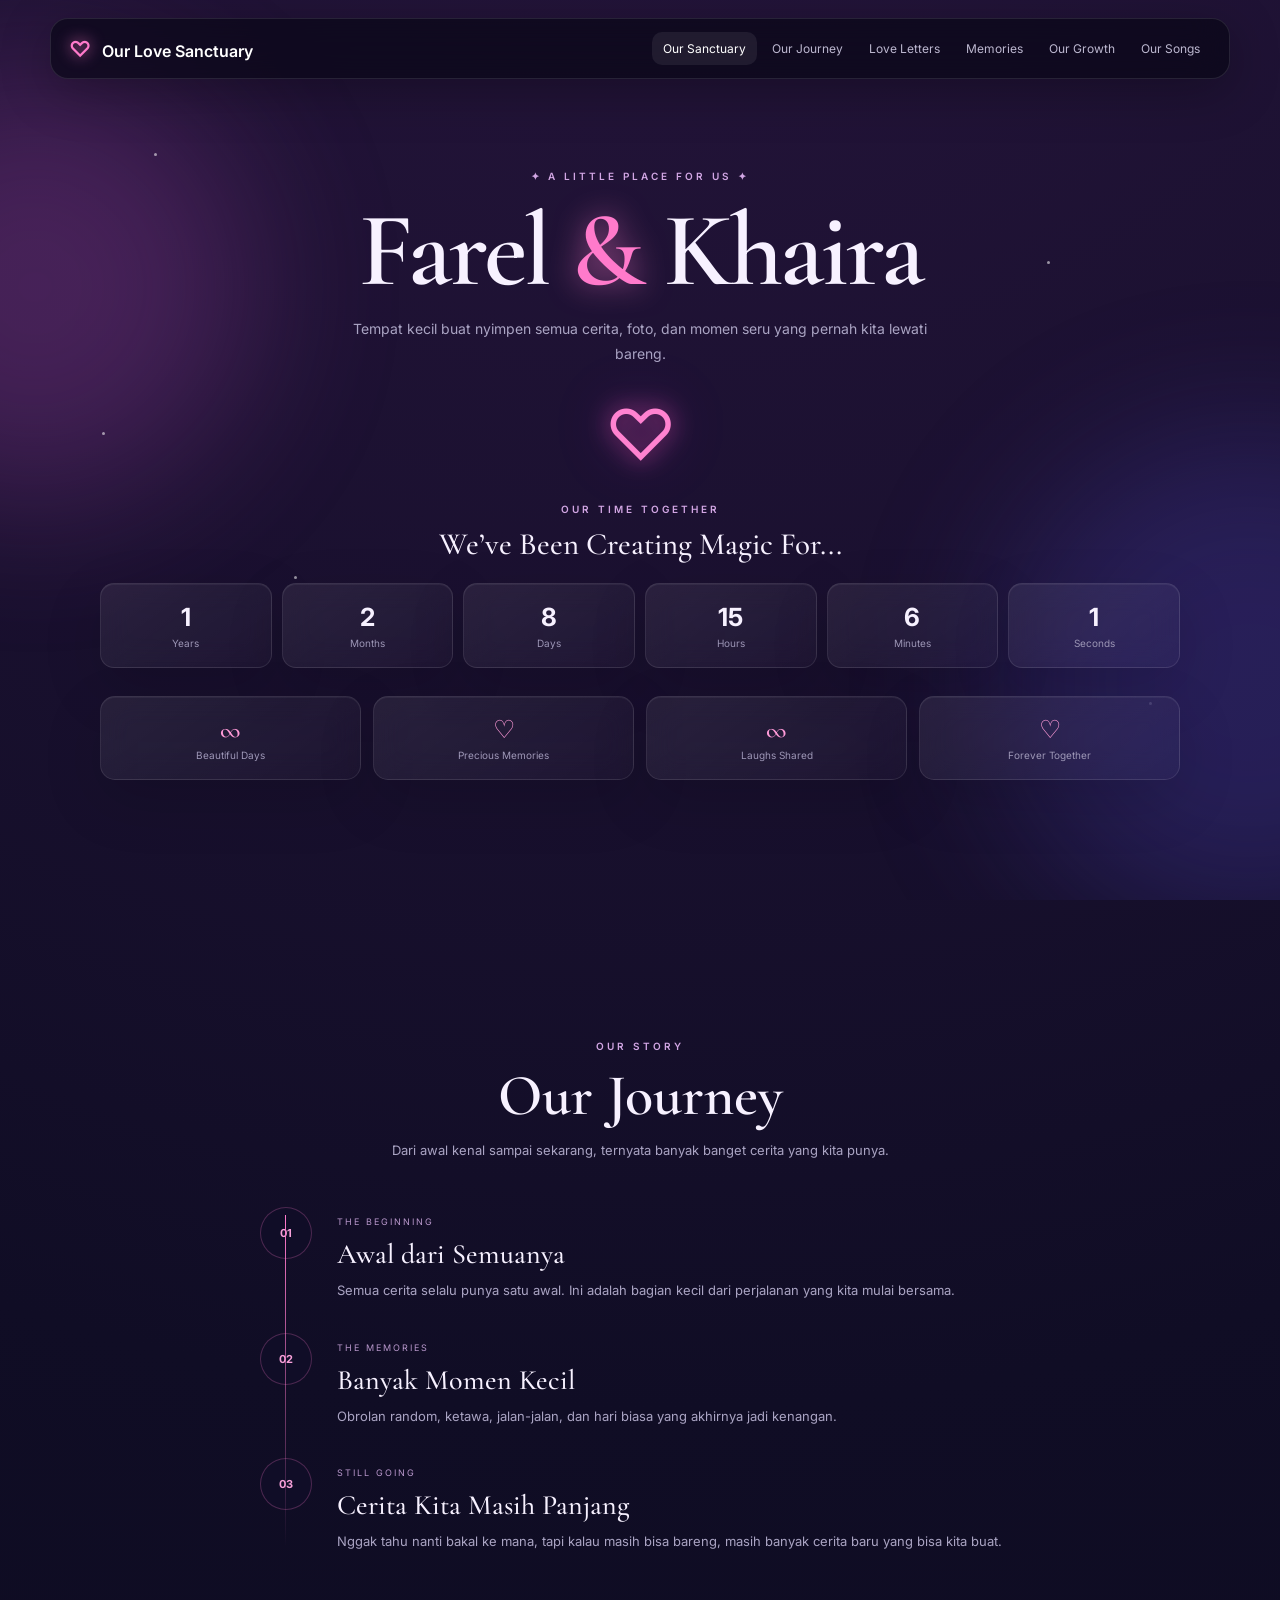
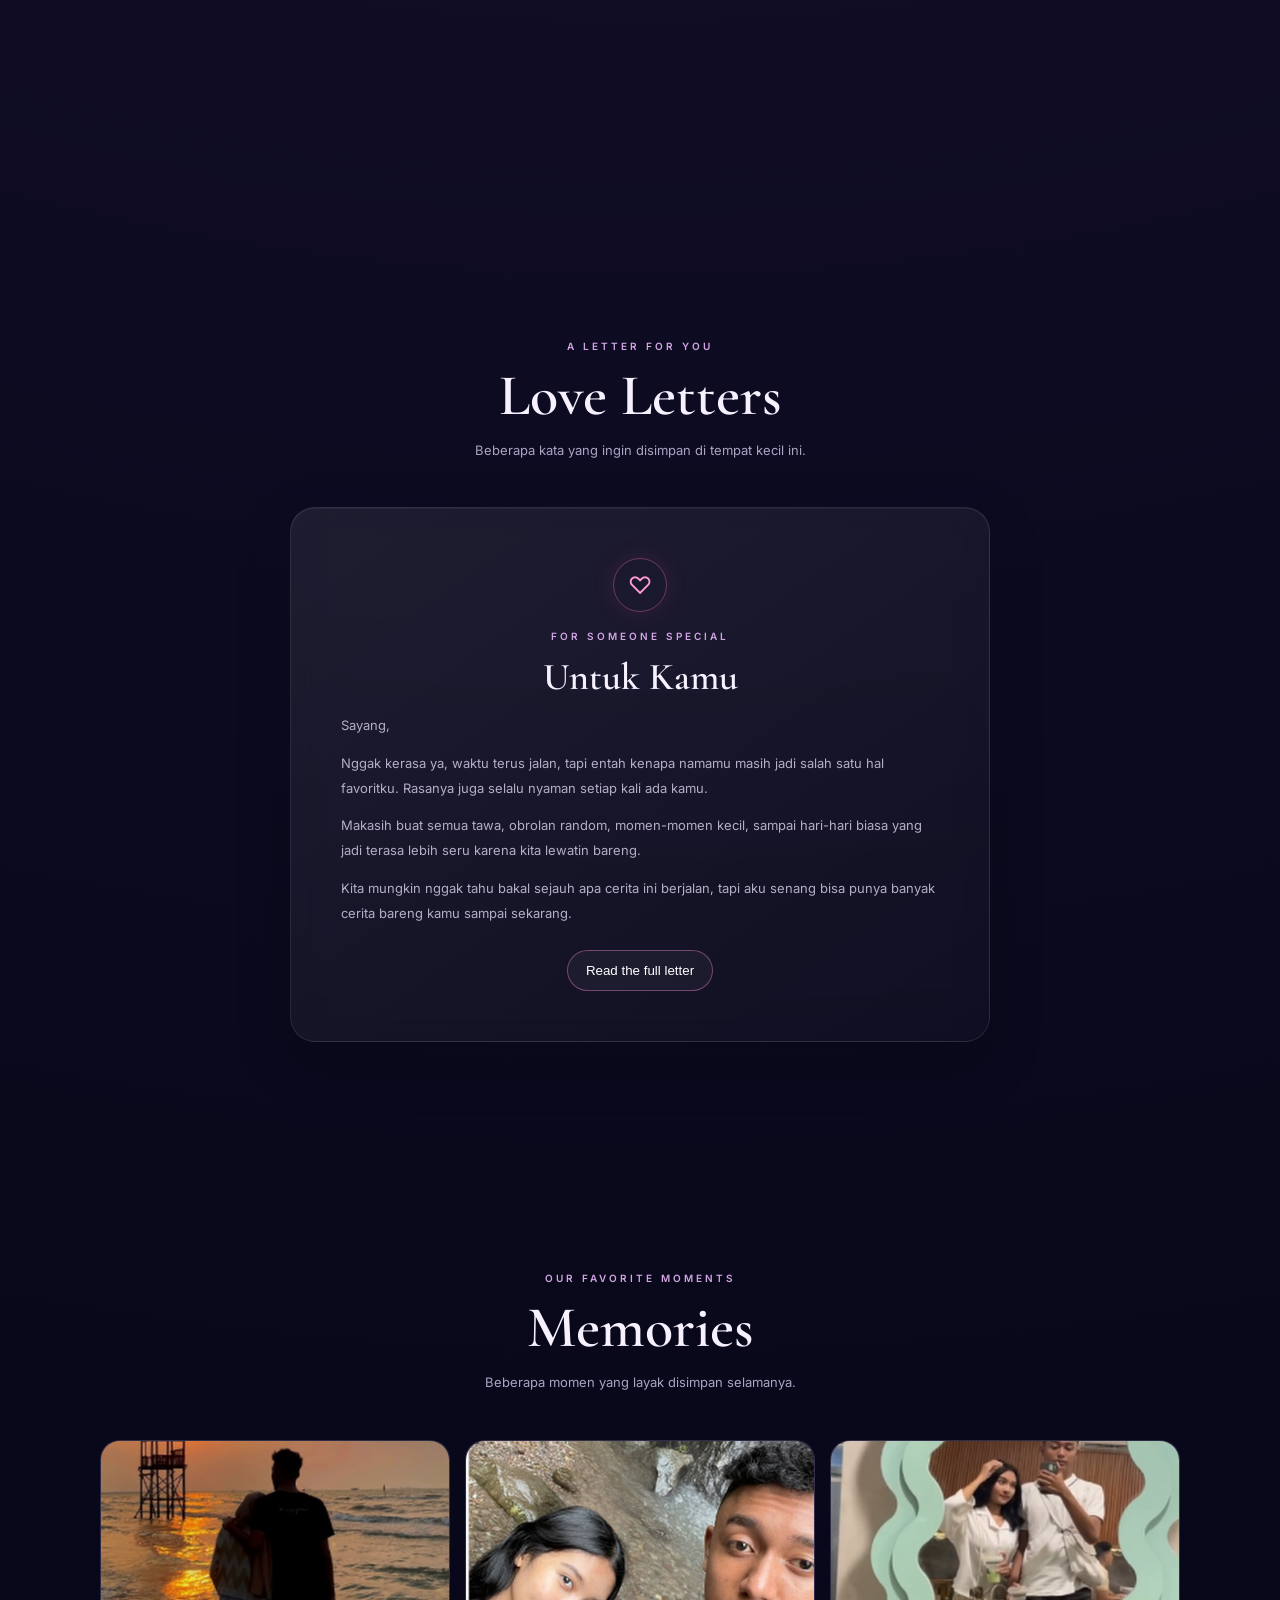
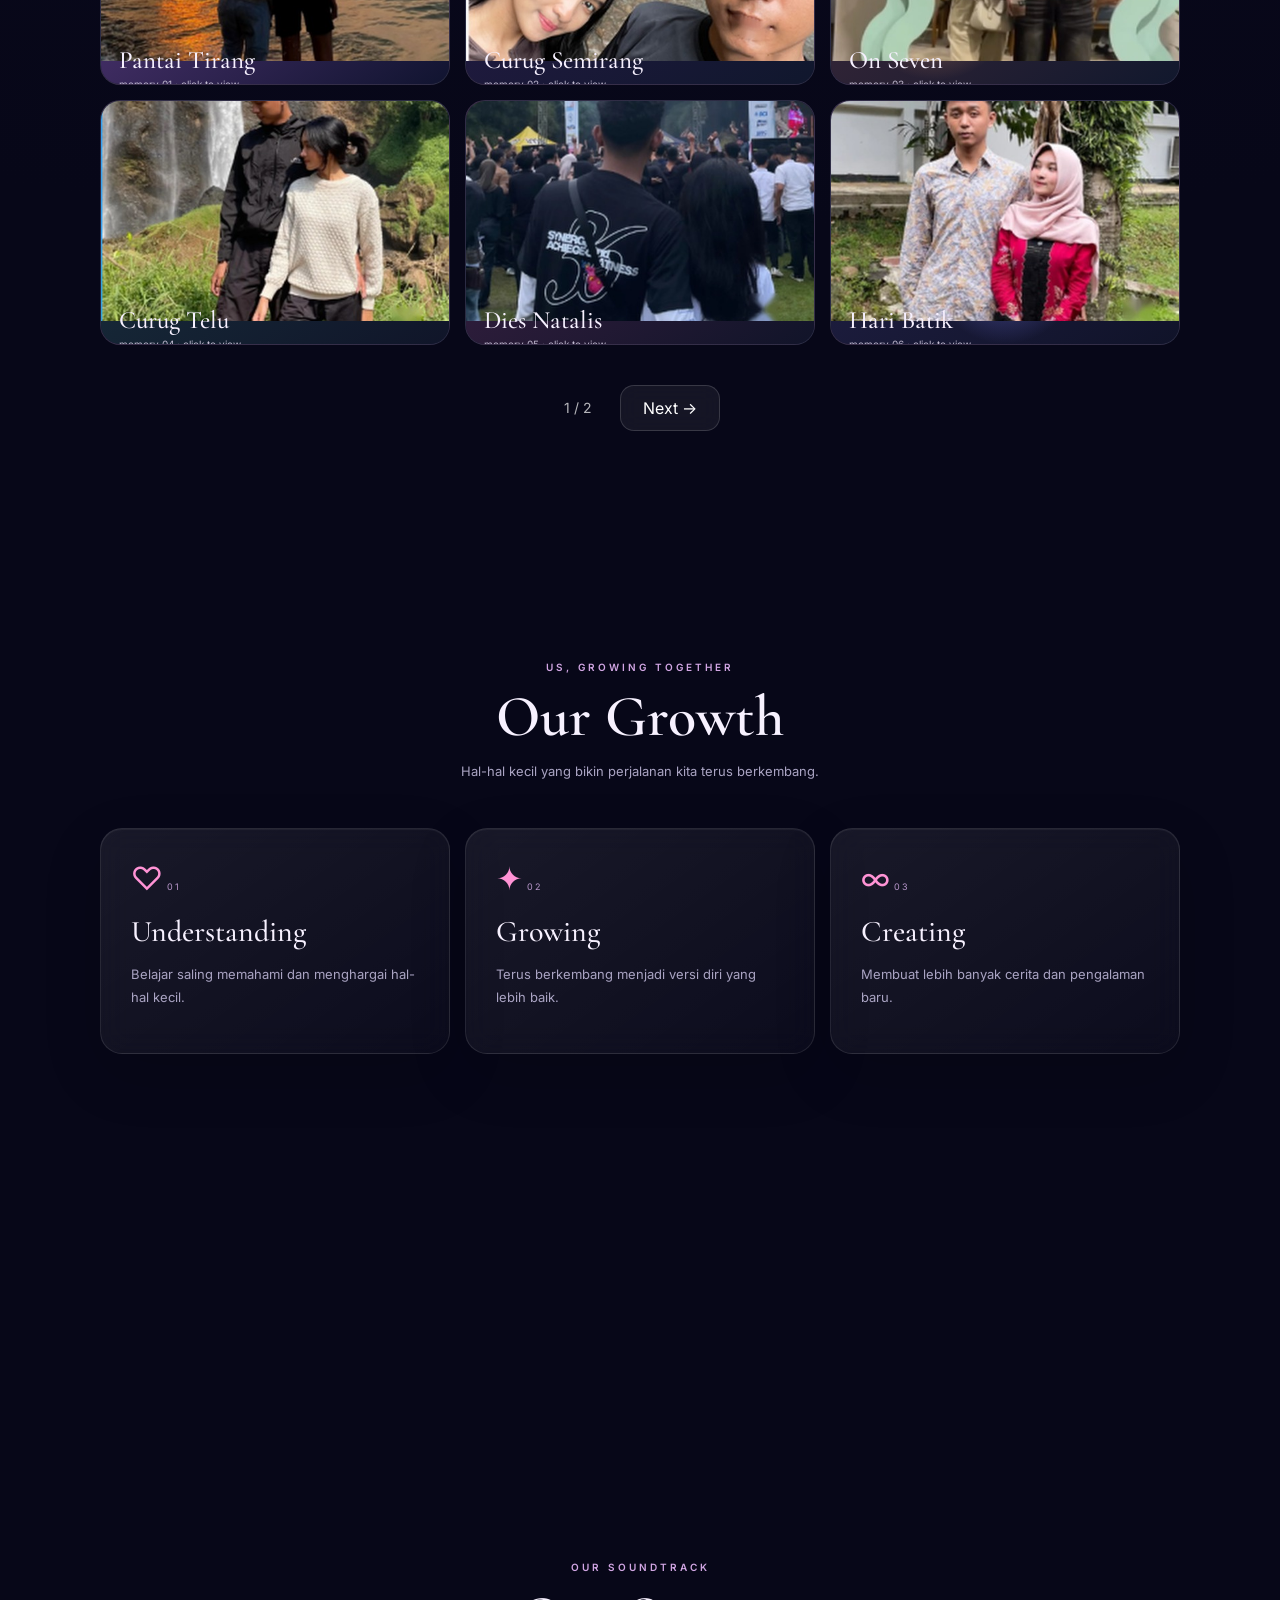
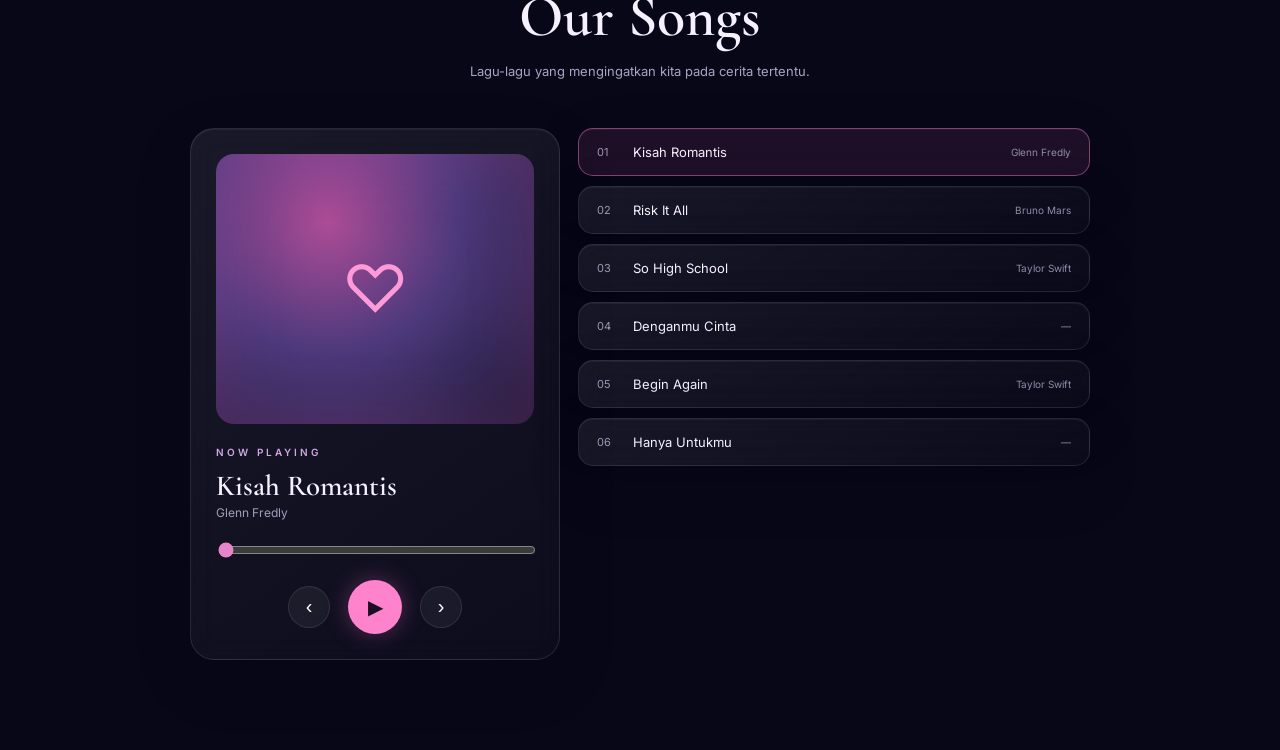
==== index.html @ a3afab23 "Update index.html" ====
<!doctype html>
<html lang="id">
<head>
<meta charset="utf-8">
<meta name="viewport" content="width=device-width,initial-scale=1">

<title>Our Love Sanctuary</title>

<link rel="preconnect" href="https://fonts.googleapis.com">
<link rel="preconnect" href="https://fonts.gstatic.com" crossorigin>

<link href="https://fonts.googleapis.com/css2?family=Cormorant+Garamond:wght@400;500;600;700&family=Inter:wght@400;500;600;700&display=swap" rel="stylesheet">

<link rel="stylesheet" href="style.css">
</head>

<body>

<div class="bg">
  <i></i>
  <i></i>
  <i></i>
  <i></i>
  <i></i>
</div>


<!-- NAVBAR -->
<header class="nav">

  <a href="#home" class="brand">
    <span>♡</span> Our Love Sanctuary
  </a>

  <button class="menu" aria-label="menu">
    ☰
  </button>

  <nav>
    <a href="#home">Our Sanctuary</a>
    <a href="#journey">Our Journey</a>
    <a href="#letters">Love Letters</a>
    <a href="#memories">Memories</a>
    <a href="#growth">Our Growth</a>
    <a href="#songs">Our Songs</a>
  </nav>

</header>


<main>


<!-- ==================== HOME ==================== -->

<section id="home" class="hero page">

  <div class="hero-inner">

    <div class="tiny">
      ✦ A LITTLE PLACE FOR US ✦
    </div>

    <h1>
      Farel <em>&amp;</em> Khaira
    </h1>

    <p class="lead">
      Tempat kecil buat nyimpen semua cerita, foto, dan momen seru yang pernah kita lewati bareng.
    </p>

    <div class="hero-heart">
      ♡
    </div>


    <div class="magic">

      <div class="tiny">
        OUR TIME TOGETHER
      </div>

      <h2>
        We’ve Been Creating Magic For...
      </h2>

      <div class="countdown" id="countdown"></div>

    </div>


    <div class="stats">

      <div>
        <strong>∞</strong>
        <span>Beautiful Days</span>
      </div>

      <div>
        <strong>♡</strong>
        <span>Precious Memories</span>
      </div>

      <div>
        <strong>∞</strong>
        <span>Laughs Shared</span>
      </div>

      <div>
        <strong>♡</strong>
        <span>Forever Together</span>
      </div>

    </div>

  </div>

</section>


<!-- ==================== JOURNEY ==================== -->

<section id="journey" class="page">

  <div class="heading">

    <div class="tiny">
      OUR STORY
    </div>

    <h2>
      Our Journey
    </h2>

    <p>
      Dari awal kenal sampai sekarang, ternyata banyak banget cerita yang kita punya.
    </p>

  </div>


  <div class="timeline">

    <article>

      <b>01</b>

      <div>

        <small>
          THE BEGINNING
        </small>

        <h3>
          Awal dari Semuanya
        </h3>

        <p>
          Semua cerita selalu punya satu awal. Ini adalah bagian kecil dari perjalanan yang kita mulai bersama.
        </p>

      </div>

    </article>


    <article>

      <b>02</b>

      <div>

        <small>
          THE MEMORIES
        </small>

        <h3>
          Banyak Momen Kecil
        </h3>

        <p>
          Obrolan random, ketawa, jalan-jalan, dan hari biasa yang akhirnya jadi kenangan.
        </p>

      </div>

    </article>


    <article>

      <b>03</b>

      <div>

        <small>
          STILL GOING
        </small>

        <h3>
          Cerita Kita Masih Panjang
        </h3>

        <p>
          Nggak tahu nanti bakal ke mana, tapi kalau masih bisa bareng, masih banyak cerita baru yang bisa kita buat.
        </p>

      </div>

    </article>

  </div>

</section>


<!-- ==================== LOVE LETTERS ==================== -->

<section id="letters" class="page">

  <div class="heading">

    <div class="tiny">
      A LETTER FOR YOU
    </div>

    <h2>
      Love Letters
    </h2>

    <p>
      Beberapa kata yang ingin disimpan di tempat kecil ini.
    </p>

  </div>


  <article class="letter glass">

    <div class="seal">
      ♡
    </div>

    <div class="tiny">
      FOR SOMEONE SPECIAL
    </div>

    <h3>
      Untuk Kamu
    </h3>

    <p>
      Sayang,
    </p>

    <p>
      Nggak kerasa ya, waktu terus jalan, tapi entah kenapa namamu masih jadi salah satu hal favoritku. Rasanya juga selalu nyaman setiap kali ada kamu.
    </p>

    <p>
      Makasih buat semua tawa, obrolan random, momen-momen kecil, sampai hari-hari biasa yang jadi terasa lebih seru karena kita lewatin bareng.
    </p>

    <p>
      Kita mungkin nggak tahu bakal sejauh apa cerita ini berjalan, tapi aku senang bisa punya banyak cerita bareng kamu sampai sekarang.
    </p>

    <button class="outline" id="readLetter">
      Read the full letter
    </button>

  </article>

</section>


<!-- ==================== MEMORIES ==================== -->

<section id="memories" class="page">

  <div class="heading">

    <div class="tiny">
      OUR FAVORITE MOMENTS
    </div>

    <h2>
      Memories
    </h2>

    <p>
      Beberapa momen yang layak disimpan selamanya.
    </p>

  </div>


  <!-- 6 FOTO MEMORIES HALAMAN 1 -->

  <div class="gallery" id="gallery"></div>


  <!-- NAVIGASI HALAMAN MEMORIES -->

  <div class="memory-navigation">

    <span class="memory-page-number">
      1 / 2
    </span>

    <a href="memories-2.html" class="memory-nav-btn">
      Next →
    </a>

  </div>

</section>


<!-- ==================== GROWTH ==================== -->

<section id="growth" class="page">

  <div class="heading">

    <div class="tiny">
      US, GROWING TOGETHER
    </div>

    <h2>
      Our Growth
    </h2>

    <p>
      Hal-hal kecil yang bikin perjalanan kita terus berkembang.
    </p>

  </div>


  <div class="growth">

    <article class="glass">

      <span>♡</span>

      <small>01</small>

      <h3>
        Understanding
      </h3>

      <p>
        Belajar saling memahami dan menghargai hal-hal kecil.
      </p>

    </article>


    <article class="glass">

      <span>✦</span>

      <small>02</small>

      <h3>
        Growing
      </h3>

      <p>
        Terus berkembang menjadi versi diri yang lebih baik.
      </p>

    </article>


    <article class="glass">

      <span>∞</span>

      <small>03</small>

      <h3>
        Creating
      </h3>

      <p>
        Membuat lebih banyak cerita dan pengalaman baru.
      </p>

    </article>

  </div>

</section>


<!-- ==================== SONGS ==================== -->

<section id="songs" class="page">

  <div class="heading">

    <div class="tiny">
      OUR SOUNDTRACK
    </div>

    <h2>
      Our Songs
    </h2>

    <p>
      Lagu-lagu yang mengingatkan kita pada cerita tertentu.
    </p>

  </div>


  <div class="music">

    <div class="player glass">

      <div class="cover" id="cover">
        ♡
      </div>

      <div class="tiny">
        NOW PLAYING
      </div>

      <h3 id="songTitle">
        Kisah Romantis
      </h3>

      <p id="songArtist">
        Glenn Fredly
      </p>

      <input
        id="progress"
        type="range"
        min="0"
        max="100"
        value="0"
      >

      <div class="player-controls">

        <button id="prev">
          ‹
        </button>

        <button id="play">
          ▶
        </button>

        <button id="next">
          ›
        </button>

      </div>

    </div>


    <div
      class="playlist"
      id="playlist">
    </div>

  </div>

</section>


</main>


<!-- ==================== LETTER MODAL ==================== -->

<div class="modal" id="letterModal">

  <div class="modal-card">

    <button class="x" data-close>
      ×
    </button>

    <div class="seal">
      ♡
    </div>

    <div class="tiny">
      FOREVER &amp; ALWAYS
    </div>

    <h2>
      Our Little Letter
    </h2>

    <p>
      Entah kenapa, setelah selama ini, namamu masih jadi salah satu hal favoritku, dan rasanya selalu nyaman saat ada kamu.
    </p>

    <p>
      Banyak hal seru yang bisa kita lakukan, tapi momen sederhana bareng kamu selalu jadi favoritku.
    </p>

    <p>
      Semoga cerita kita masih panjang, dan masih ada banyak hari indah, tawa, dan cerita baru yang bisa kita simpan di sini.
    </p>

    <span>
      ♡ forever &amp; always
    </span>

  </div>

</div>


<!-- ==================== PHOTO MODAL ==================== -->

<div class="photo-modal" id="photoModal">

  <button
    class="x"
    data-photo-close>
    ×
  </button>

  <div
    class="photo-placeholder"
    id="photoView">
  </div>

  <p id="photoCaption"></p>

</div>


<!-- SCRIPT -->

<script src="script.js"></script>

</body>
</html>
---- style.css ----
:root{
  --bg:#070718;
  --panel:rgba(24,20,50,.58);
  --line:rgba(255,255,255,.1);
  --pink:#ff7acb;
  --pink2:#c68cff;
  --text:#f7f1ff;
  --muted:#aaa4c3
}

*{
  box-sizing:border-box
}

html{
  scroll-behavior:smooth
}

body{
  margin:0;
  background:radial-gradient(circle at 50% -10%,#2a1640 0,#100d25 32%,#070718 65%);
  color:var(--text);
  font-family:Inter,Arial,sans-serif;
  overflow-x:hidden
}

.bg{
  position:fixed;
  inset:0;
  pointer-events:none;
  overflow:hidden;
  z-index:-1
}

.bg:before,
.bg:after{
  content:"";
  position:absolute;
  border-radius:50%;
  filter:blur(80px);
  opacity:.28
}

.bg:before{
  width:430px;
  height:430px;
  background:#b34dba;
  top:8%;
  left:-180px
}

.bg:after{
  width:500px;
  height:500px;
  background:#5148c7;
  right:-220px;
  top:48%
}

.bg i{
  position:absolute;
  width:3px;
  height:3px;
  border-radius:50%;
  background:#fff;
  opacity:.55
}

.bg i:nth-child(1){
  top:17%;
  left:12%
}

.bg i:nth-child(2){
  top:29%;
  right:18%
}

.bg i:nth-child(3){
  top:64%;
  left:23%
}

.bg i:nth-child(4){
  top:78%;
  right:10%
}

.bg i:nth-child(5){
  top:48%;
  left:8%
}


/* =========================
   NAVBAR
========================= */

.nav{
  position:fixed;
  top:18px;
  left:50%;
  transform:translateX(-50%);
  width:min(1180px,calc(100% - 32px));
  padding:13px 18px;
  display:flex;
  align-items:center;
  justify-content:space-between;
  gap:20px;
  border:1px solid var(--line);
  background:rgba(8,7,22,.68);
  backdrop-filter:blur(18px);
  border-radius:18px;
  z-index:20;
  box-shadow:0 12px 50px rgba(0,0,0,.28)
}

.brand{
  color:#fff;
  text-decoration:none;
  font-weight:600;
  white-space:nowrap
}

.brand span{
  color:var(--pink);
  font-size:22px;
  margin-right:7px;
  text-shadow:0 0 15px var(--pink)
}

nav{
  display:flex;
  gap:4px;
  align-items:center
}

nav a{
  color:#bdb8d0;
  text-decoration:none;
  font-size:12px;
  padding:9px 11px;
  border-radius:10px;
  transition:.2s
}

nav a:hover,
nav a.active{
  color:#fff;
  background:rgba(255,255,255,.07)
}

.menu{
  display:none;
  background:none;
  border:0;
  color:white;
  font-size:22px
}


/* =========================
   GENERAL PAGE
========================= */

.page{
  width:min(1080px,calc(100% - 40px));
  margin:auto;
  padding:140px 0 90px;
  min-height:100vh
}


/* =========================
   HERO
========================= */

.hero{
  text-align:center;
  display:flex;
  align-items:center;
  justify-content:center
}

.hero-inner{
  width:100%
}

.tiny{
  font-size:10px;
  letter-spacing:3px;
  color:#d2a6e4;
  font-weight:600
}

.hero h1{
  font:600 clamp(58px,9vw,105px)/.9 "Cormorant Garamond",serif;
  margin:22px 0 18px;
  letter-spacing:-3px
}

.hero h1 em{
  color:var(--pink);
  font-style:normal;
  text-shadow:0 0 30px rgba(255,122,203,.65)
}

.lead{
  max-width:580px;
  margin:0 auto;
  color:var(--muted);
  line-height:1.8;
  font-size:14px
}

.hero-heart{
  font-size:70px;
  color:#ff82d0;
  margin:26px auto;
  text-shadow:0 0 25px rgba(255,82,190,.8),0 0 60px rgba(192,76,255,.35);
  animation:pulse 2.6s ease-in-out infinite
}


/* =========================
   COUNTDOWN
========================= */

.magic{
  margin:20px auto 28px
}

.magic h2{
  font:500 31px "Cormorant Garamond",serif;
  margin:10px 0 20px
}

.countdown{
  display:grid;
  grid-template-columns:repeat(6,1fr);
  gap:10px
}

.countdown div,
.stats>div,
.glass,
.playlist-item{
  background:linear-gradient(145deg,rgba(255,255,255,.075),rgba(255,255,255,.025));
  border:1px solid var(--line);
  backdrop-filter:blur(14px);
  box-shadow:inset 0 1px rgba(255,255,255,.05),0 20px 60px rgba(0,0,0,.14)
}

.countdown div{
  padding:18px 8px;
  border-radius:14px
}

.countdown b{
  display:block;
  font-size:25px
}

.countdown span{
  display:block;
  margin-top:5px;
  color:#9c96b5;
  font-size:10px
}


/* =========================
   STATS
========================= */

.stats{
  display:grid;
  grid-template-columns:repeat(4,1fr);
  gap:12px;
  margin-top:20px
}

.stats>div{
  padding:18px;
  border-radius:15px
}

.stats strong{
  display:block;
  font:500 25px "Cormorant Garamond";
  color:#ff9bd8
}

.stats span{
  display:block;
  color:#9e98b7;
  font-size:10px;
  margin-top:4px
}


/* =========================
   HEADINGS
========================= */

.heading{
  text-align:center;
  margin-bottom:45px
}

.heading h2{
  font:600 58px "Cormorant Garamond";
  margin:8px 0
}

.heading p{
  color:var(--muted);
  max-width:570px;
  margin:auto;
  line-height:1.8;
  font-size:13px
}


/* =========================
   JOURNEY
========================= */

.timeline{
  position:relative;
  max-width:760px;
  margin:auto
}

.timeline:before{
  content:"";
  position:absolute;
  left:25px;
  top:8px;
  bottom:8px;
  width:1px;
  background:linear-gradient(var(--pink),transparent)
}

.timeline article{
  display:grid;
  grid-template-columns:52px 1fr;
  gap:25px;
  margin-bottom:28px
}

.timeline article>b{
  width:52px;
  height:52px;
  display:grid;
  place-items:center;
  border:1px solid rgba(255,122,203,.25);
  border-radius:50%;
  background:#100d27;
  color:#f7a0d9;
  font-size:11px
}

.timeline article div{
  padding:2px 0
}

.timeline small,
.growth small{
  font-size:9px;
  letter-spacing:2px;
  color:#b897cb
}

.timeline h3{
  font:500 28px "Cormorant Garamond";
  margin:8px 0
}

.timeline p{
  color:var(--muted);
  font-size:13px;
  line-height:1.8;
  margin:0
}


/* =========================
   LOVE LETTER
========================= */

.letter{
  max-width:700px;
  margin:auto;
  padding:50px;
  border-radius:25px;
  text-align:center
}

.seal{
  width:54px;
  height:54px;
  border-radius:50%;
  display:grid;
  place-items:center;
  margin:0 auto 18px;
  border:1px solid rgba(255,122,203,.35);
  color:#ff9bda;
  font-size:24px;
  box-shadow:0 0 25px rgba(255,80,190,.12)
}

.letter h3{
  font:600 38px "Cormorant Garamond";
  margin:12px
}

.letter p{
  color:#b4aec8;
  line-height:1.9;
  font-size:13px;
  text-align:left
}

.outline{
  margin-top:12px;
  border:1px solid rgba(255,140,210,.4);
  background:rgba(255,255,255,.04);
  color:#fff;
  border-radius:999px;
  padding:12px 18px;
  cursor:pointer
}


/* =========================
   MEMORIES
========================= */

.gallery{
  display:grid;
  grid-template-columns:repeat(3,1fr);
  gap:15px
}

.memory{
  height:245px;
  border-radius:20px;
  position:relative;
  overflow:hidden;
  cursor:pointer;
  border:1px solid var(--line);
  background:linear-gradient(135deg,#251837,#11132d)
}

.memory:before{
  content:"";
  position:absolute;
  inset:0;
  background:radial-gradient(circle at 35% 25%,rgba(255,130,205,.45),transparent 30%),linear-gradient(145deg,rgba(118,74,160,.8),rgba(16,20,48,.8))
}

.memory:nth-child(2):before{
  background:radial-gradient(circle at 70% 30%,rgba(101,163,255,.5),transparent 30%),linear-gradient(145deg,#2a1c4a,#10172d)
}

.memory:nth-child(3):before{
  background:radial-gradient(circle at 30% 65%,rgba(255,170,111,.5),transparent 28%),linear-gradient(145deg,#492d3d,#11182d)
}

.memory:nth-child(4):before{
  background:radial-gradient(circle at 70% 50%,rgba(93,232,211,.38),transparent 30%),linear-gradient(145deg,#1a3541,#101529)
}

.memory:nth-child(5):before{
  background:radial-gradient(circle at 40% 30%,rgba(251,115,182,.45),transparent 30%),linear-gradient(145deg,#432348,#111429)
}

.memory:nth-child(6):before{
  background:radial-gradient(circle at 50% 70%,rgba(126,133,255,.5),transparent 30%),linear-gradient(145deg,#25234c,#101329)
}

.memory-content{
  position:absolute;
  inset:auto 18px 16px;
  z-index:2
}

.memory-content b{
  font:500 25px "Cormorant Garamond"
}

.memory-content span{
  display:block;
  color:#c0bad0;
  font-size:10px;
  margin-top:3px
}


/* =========================
   MEMORIES NAVIGATION
   BARU
========================= */

.memory-navigation{
  display:flex;
  justify-content:center;
  align-items:center;
  gap:24px;
  margin-top:40px
}

.memory-nav-btn{
  display:inline-flex;
  align-items:center;
  justify-content:center;
  padding:12px 22px;
  border:1px solid rgba(255,255,255,.15);
  border-radius:14px;
  color:#fff;
  text-decoration:none;
  background:rgba(255,255,255,.06);
  backdrop-filter:blur(10px);
  transition:.3s ease
}

.memory-nav-btn:hover{
  transform:translateY(-2px);
  background:rgba(255,105,180,.15);
  border-color:rgba(255,105,180,.5);
  box-shadow:0 8px 25px rgba(255,105,180,.12)
}

.memory-page-number{
  color:rgba(255,255,255,.7);
  font-size:14px;
  min-width:35px;
  text-align:center
}


/* =========================
   GROWTH
========================= */

.growth{
  display:grid;
  grid-template-columns:repeat(3,1fr);
  gap:15px
}

.growth article{
  padding:30px;
  border-radius:22px
}

.growth article>span{
  font-size:32px;
  color:#ff93d5
}

.growth h3{
  font:500 30px "Cormorant Garamond";
  margin:15px 0 7px
}

.growth p{
  color:var(--muted);
  line-height:1.8;
  font-size:13px
}


/* =========================
   MUSIC
========================= */

.music{
  display:grid;
  grid-template-columns:370px 1fr;
  gap:18px;
  max-width:900px;
  margin:auto
}

.player{
  border-radius:24px;
  padding:25px
}

.cover{
  height:270px;
  border-radius:18px;
  display:grid;
  place-items:center;
  font-size:65px;
  color:#ff9ad8;
  background:radial-gradient(circle at 35% 25%,#ad4c96,#4d397c 45%,#17152e);
  box-shadow:inset 0 0 70px rgba(255,100,200,.2);
  margin-bottom:22px
}

.player h3{
  font:600 29px "Cormorant Garamond";
  margin:10px 0 2px
}

.player p{
  color:#a49dbb;
  font-size:12px;
  margin:0 0 20px
}

.player input{
  width:100%;
  accent-color:#e884ca
}

.player-controls{
  display:flex;
  justify-content:center;
  align-items:center;
  gap:18px;
  margin-top:18px
}

.player-controls button{
  width:42px;
  height:42px;
  border-radius:50%;
  border:1px solid var(--line);
  background:rgba(255,255,255,.05);
  color:#fff;
  font-size:20px;
  cursor:pointer
}

.player-controls #play{
  width:54px;
  height:54px;
  background:#ff83cc;
  color:#1b0e22;
  border:0;
  box-shadow:0 0 25px rgba(255,100,200,.3)
}

.playlist{
  display:flex;
  flex-direction:column;
  gap:10px
}

.playlist-item{
  border-radius:15px;
  padding:15px 18px;
  display:flex;
  align-items:center;
  gap:14px;
  cursor:pointer
}

.playlist-item.active{
  border-color:rgba(255,130,205,.45);
  background:rgba(255,110,200,.09)
}

.track-num{
  color:#9e97b4;
  font-size:11px;
  width:22px
}

.track-title{
  flex:1;
  font-size:13px
}

.track-artist{
  color:#928ca8;
  font-size:10px
}


/* =========================
   MODALS
========================= */

.modal,
.photo-modal{
  position:fixed;
  inset:0;
  background:rgba(4,3,13,.82);
  backdrop-filter:blur(13px);
  display:none;
  place-items:center;
  z-index:50;
  padding:20px
}

.modal.show,
.photo-modal.show{
  display:grid
}

.modal-card{
  width:min(620px,100%);
  padding:45px;
  border:1px solid var(--line);
  border-radius:25px;
  background:linear-gradient(145deg,rgba(38,27,66,.94),rgba(12,10,29,.96));
  text-align:center;
  position:relative;
  box-shadow:0 30px 100px rgba(0,0,0,.5)
}

.modal-card h2{
  font:600 46px "Cormorant Garamond";
  margin:12px
}

.modal-card p{
  color:#bdb6cc;
  line-height:1.9;
  font-size:13px;
  text-align:left
}

.modal-card>span{
  color:#e697cb;
  font-size:11px
}

.x{
  position:absolute;
  top:14px;
  right:16px;
  background:none;
  border:0;
  color:#bcb5ca;
  font-size:27px;
  cursor:pointer
}


/* =========================
   PHOTO MODAL
========================= */

.photo-modal{
  position:fixed
}

.photo-placeholder{
  width:min(800px,90vw);
  height:min(70vh,620px);
  border-radius:20px;
  border:1px solid var(--line);
  background:radial-gradient(circle at 50% 40%,#593c74,#11142b 62%);
  display:grid;
  place-items:center;
  color:#d9a5cf;
  font:500 30px "Cormorant Garamond"
}

.photo-placeholder:after{
  content:"Photo Preview"
}

.photo-modal p{
  position:absolute;
  bottom:30px;
  color:#fff;
  font-size:12px
}

.photo-modal .x{
  top:25px;
  right:35px;
  font-size:34px
}


/* =========================
   ANIMATION
========================= */

@keyframes pulse{
  0%,100%{
    transform:scale(1)
  }

  50%{
    transform:scale(1.08)
  }
}


/* =========================
   TABLET
========================= */

@media(max-width:800px){

  .nav{
    top:10px
  }

  .menu{
    display:block
  }

  nav{
    display:none;
    position:absolute;
    top:60px;
    left:0;
    right:0;
    flex-direction:column;
    align-items:stretch;
    padding:8px;
    border:1px solid var(--line);
    background:#0c0a1d;
    border-radius:15px
  }

  nav.open{
    display:flex
  }

  .page{
    padding-top:115px
  }

  .countdown{
    grid-template-columns:repeat(3,1fr)
  }

  .stats{
    grid-template-columns:repeat(2,1fr)
  }

  .gallery{
    grid-template-columns:repeat(2,1fr)
  }

  .growth,
  .music{
    grid-template-columns:1fr
  }

  .cover{
    height:230px
  }

  .heading h2{
    font-size:48px
  }

}


/* =========================
   MOBILE
========================= */

@media(max-width:500px){

  .page{
    width:min(100% - 24px,1080px)
  }

  .hero h1{
    font-size:62px
  }

  .lead{
    font-size:13px
  }

  .gallery{
    grid-template-columns:1fr
  }

  .memory{
    height:220px
  }

  .letter{
    padding:28px 22px
  }

  .countdown div{
    padding:13px 4px
  }

  .countdown b{
    font-size:20px
  }

  .stats{
    gap:8px
  }

  .stats>div{
    padding:14px 8px
  }

  /* Memories navigation mobile */
  .memory-navigation{
    gap:14px;
    margin-top:30px
  }

  .memory-nav-btn{
    padding:10px 17px;
    font-size:12px
  }

  .memory-page-number{
    font-size:12px
  }

}
/* =========================
   MEMORIES PHOTO
========================= */

.memory{
  overflow:hidden;
  cursor:pointer;
  position:relative;
}


.memory-image{
  width:100%;
  height:220px;
  overflow:hidden;
  position:relative;
  background:rgba(255,255,255,.04);
}


.memory-image img{
  width:100%;
  height:100%;
  display:block;
  object-fit:cover;
  transition:
    transform .5s ease,
    filter .5s ease;
}


.memory:hover .memory-image img{
  transform:scale(1.06);
  filter:brightness(1.08);
}


.memory-content{
  position:relative;
  z-index:2;
}



/* =========================
   PHOTO FULLSCREEN
========================= */

.photo-modal{
  position:fixed;
  inset:0;

  display:flex;

  align-items:center;
  justify-content:center;

  flex-direction:column;

  padding:40px;

  background:
    rgba(5,4,18,.88);

  backdrop-filter:
    blur(18px);

  -webkit-backdrop-filter:
    blur(18px);

  opacity:0;
  visibility:hidden;

  transition:
    opacity .3s ease,
    visibility .3s ease;

  z-index:9999;
}


.photo-modal.show{
  opacity:1;
  visibility:visible;
}


.photo-placeholder{
  width:min(900px, 90vw);
  max-height:78vh;

  display:flex;

  align-items:center;
  justify-content:center;

  position:relative;

  animation:
    photoZoom .35s ease;
}


.photo-placeholder img{
  display:block;

  max-width:100%;
  max-height:78vh;

  width:auto;
  height:auto;

  object-fit:contain;

  border-radius:18px;

  box-shadow:
    0 0 50px rgba(255,105,180,.18),
    0 20px 80px rgba(0,0,0,.45);
}


.photo-modal > p{
  margin:18px 0 0;

  color:#fff;

  font-family:
    "Cormorant Garamond",
    serif;

  font-size:22px;

  letter-spacing:.5px;

  text-align:center;
}


.photo-modal .x{
  position:absolute;

  top:25px;
  right:30px;

  width:45px;
  height:45px;

  display:flex;

  align-items:center;
  justify-content:center;

  border:1px solid
    rgba(255,255,255,.18);

  border-radius:50%;

  background:
    rgba(255,255,255,.08);

  color:#fff;

  font-size:28px;

  cursor:pointer;

  z-index:10;

  transition:
    .3s ease;
}


.photo-modal .x:hover{
  transform:rotate(90deg);

  background:
    rgba(255,105,180,.18);

  border-color:
    rgba(255,105,180,.5);

  box-shadow:
    0 0 25px
    rgba(255,105,180,.2);
}


@keyframes photoZoom{

  from{
    opacity:0;
    transform:scale(.92);
  }

  to{
    opacity:1;
    transform:scale(1);
  }

}


/* =========================
   BODY LOCK
========================= */

body.modal-open{
  overflow:hidden;
}



/* =========================
   MEMORIES NAVIGATION
========================= */

.memory-navigation{
  display:flex;

  justify-content:center;
  align-items:center;

  gap:24px;

  margin-top:40px;
}


.memory-nav-btn{
  display:inline-flex;

  align-items:center;
  justify-content:center;

  padding:12px 22px;

  border:1px solid
    rgba(255,255,255,.15);

  border-radius:14px;

  color:#fff;

  text-decoration:none;

  background:
    rgba(255,255,255,.06);

  backdrop-filter:
    blur(10px);

  transition:.3s ease;
}


.memory-nav-btn:hover{
  transform:
    translateY(-2px);

  background:
    rgba(255,105,180,.15);

  border-color:
    rgba(255,105,180,.5);

  box-shadow:
    0 8px 25px
    rgba(255,105,180,.12);
}


.memory-page-number{
  color:
    rgba(255,255,255,.7);

  font-size:14px;

  min-width:35px;

  text-align:center;
}



/* =========================
   MOBILE
========================= */

@media(max-width:700px){

  .memory-image{
    height:190px;
  }


  .photo-modal{
    padding:25px;
  }


  .photo-placeholder{
    width:95vw;
    max-height:75vh;
  }


  .photo-placeholder img{
    max-width:95vw;
    max-height:75vh;
    border-radius:14px;
  }


  .photo-modal .x{
    top:18px;
    right:18px;

    width:40px;
    height:40px;

    font-size:24px;
  }


  .photo-modal > p{
    font-size:19px;
  }

}


@media(max-width:500px){

  .memory-navigation{
    gap:14px;

    margin-top:30px;
  }


  .memory-nav-btn{
    padding:10px 17px;

    font-size:12px;
  }


  .memory-page-number{
    font-size:12px;
  }

}
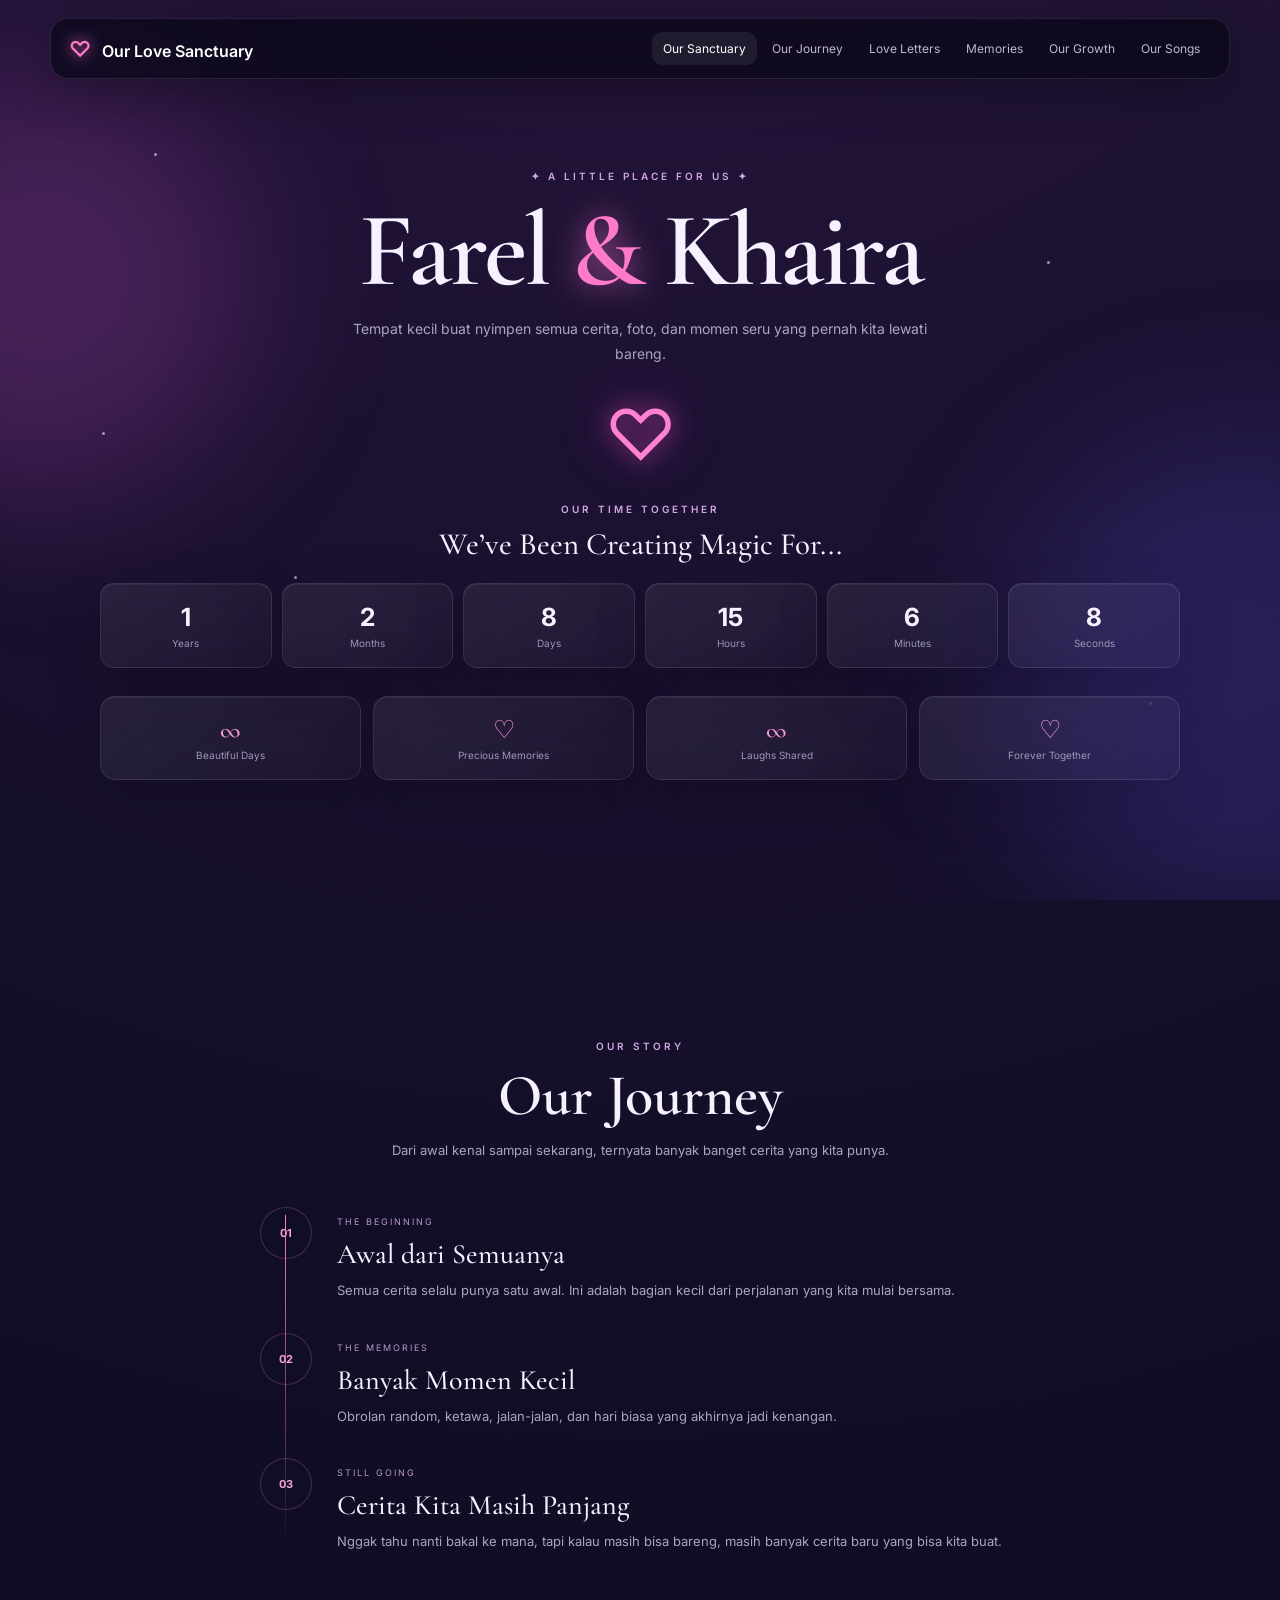
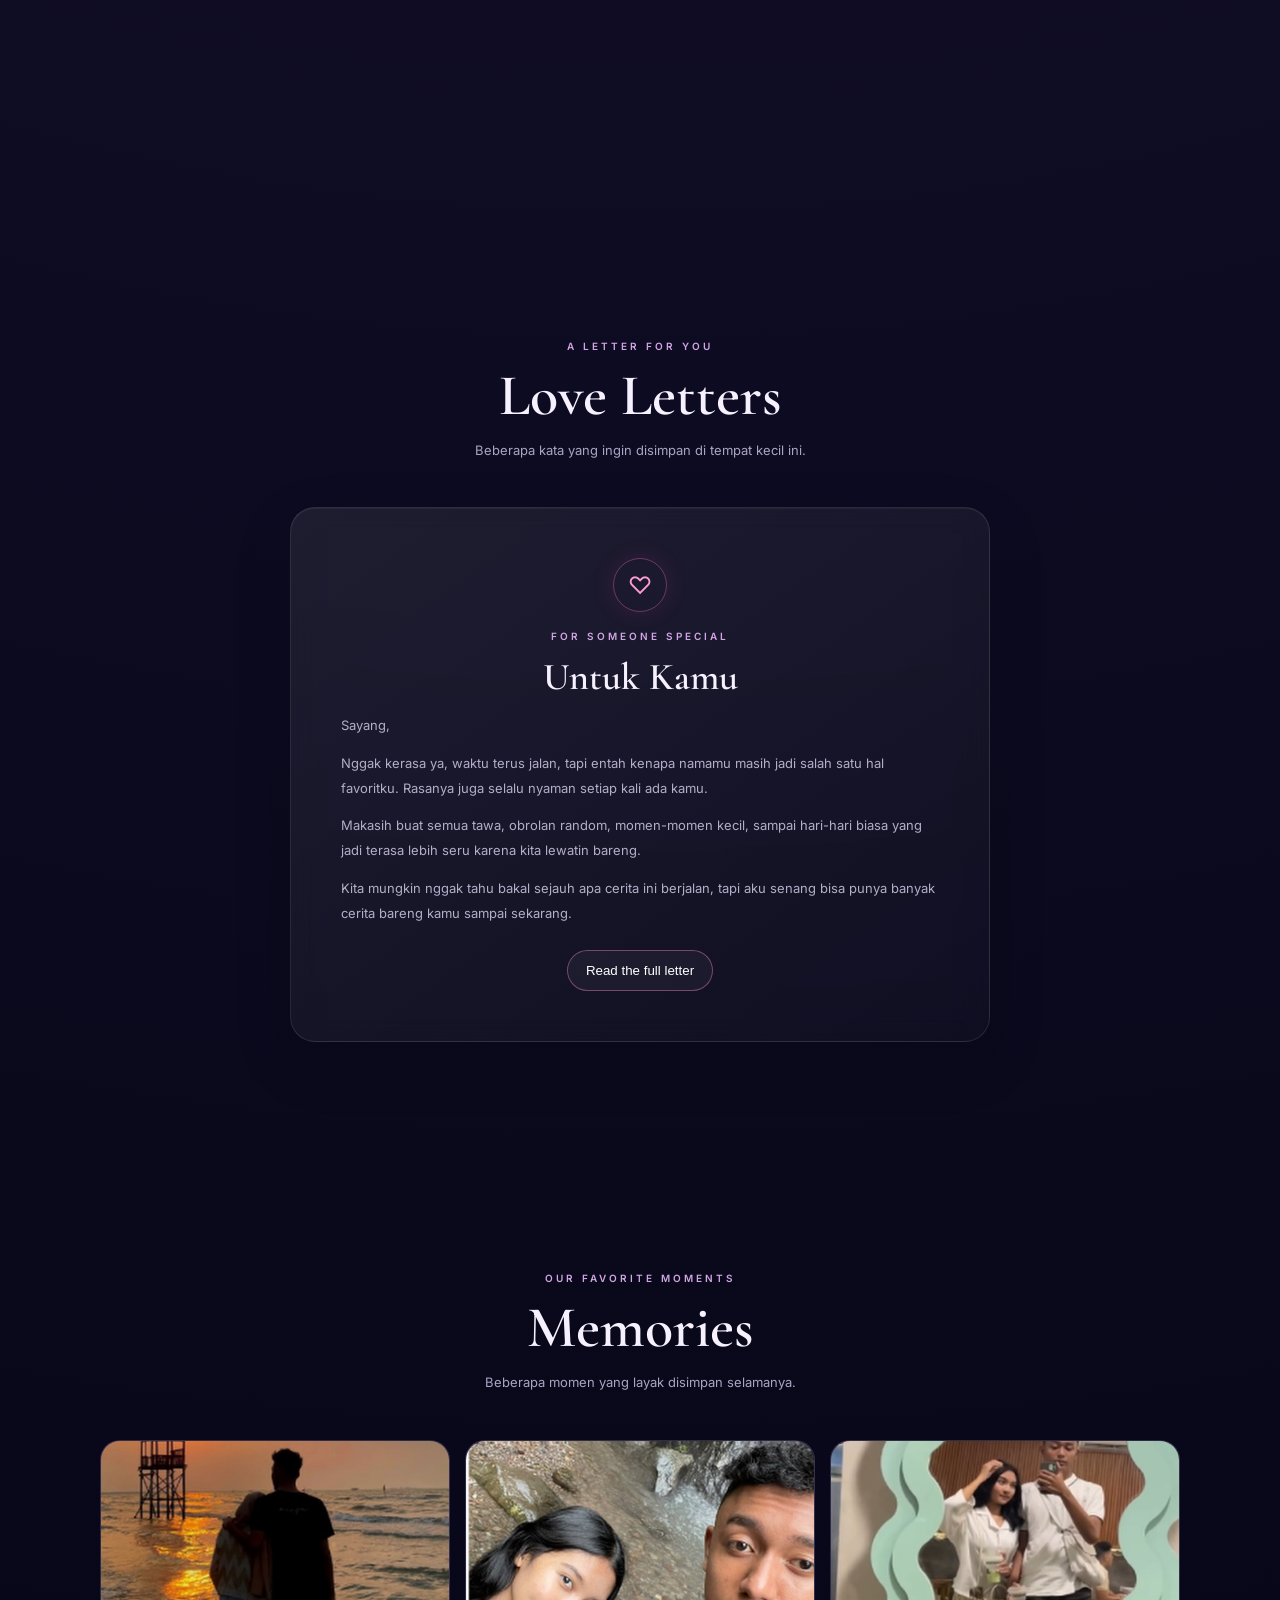
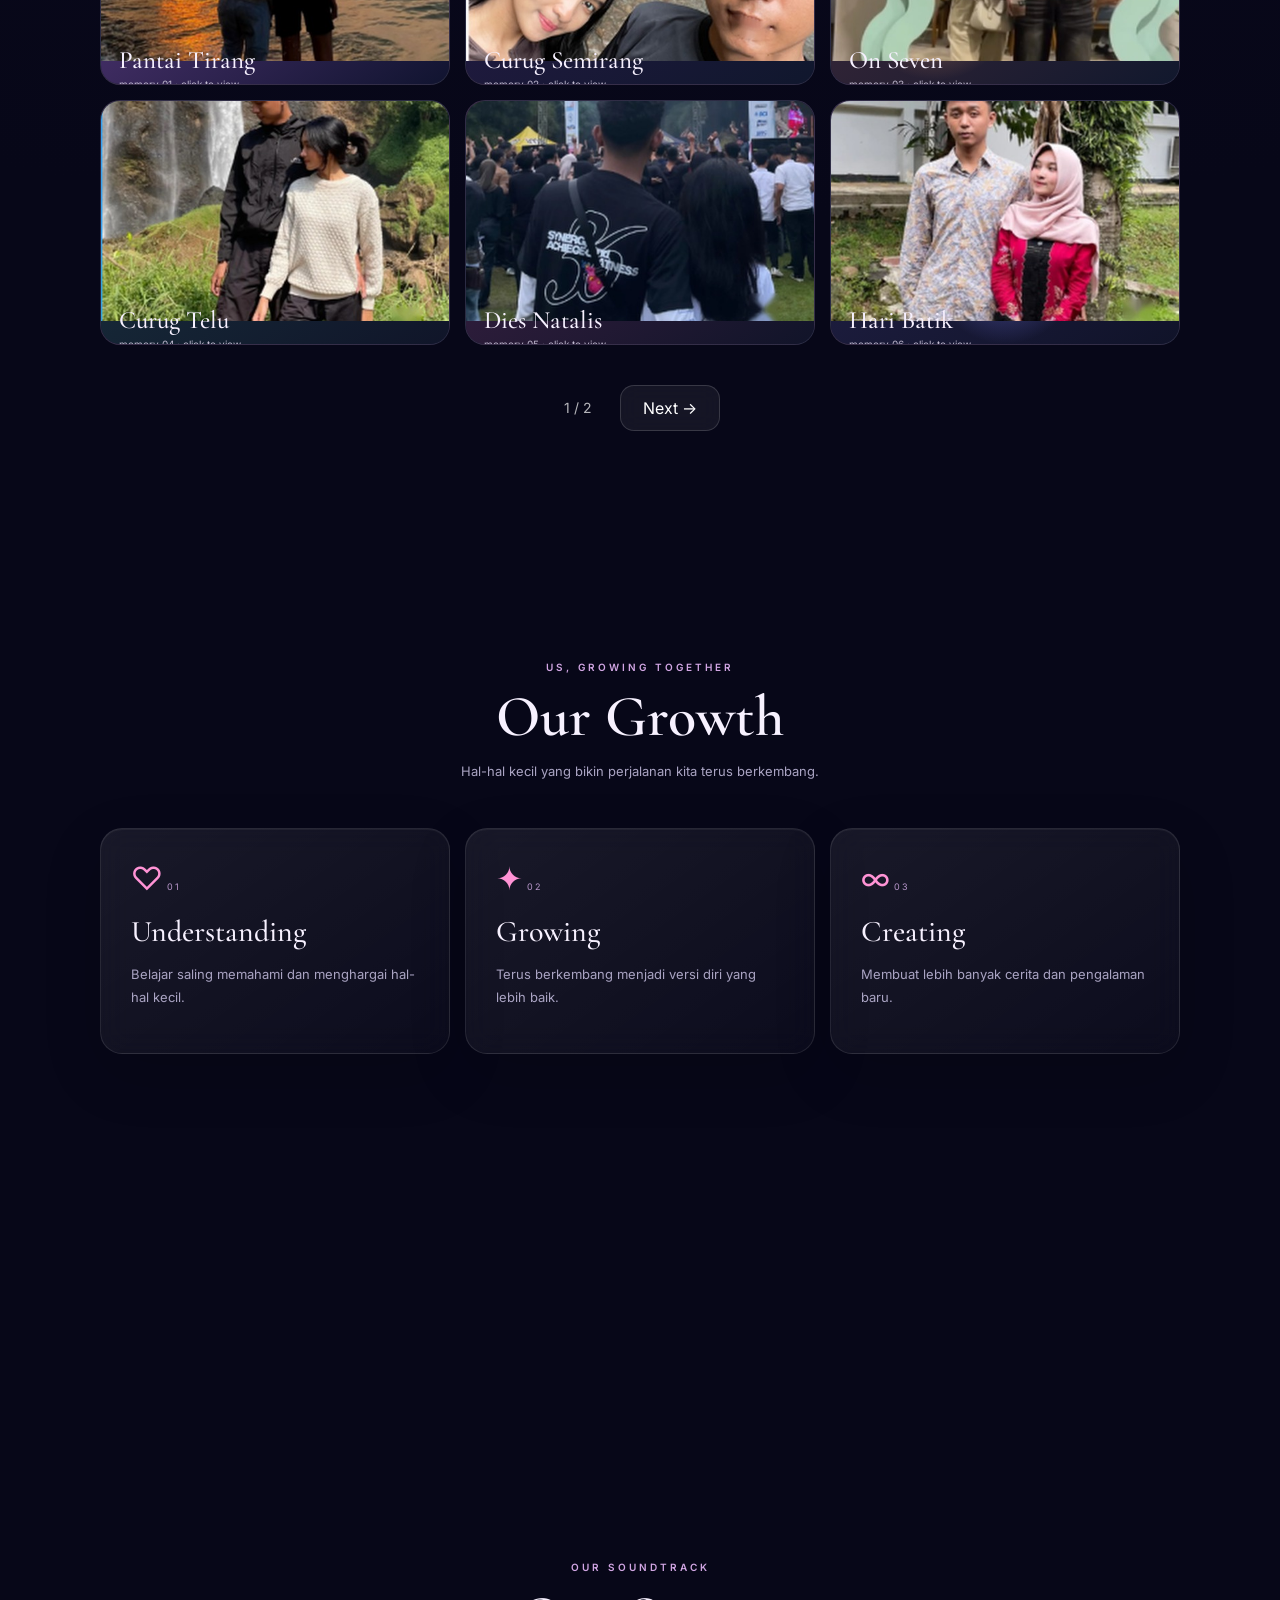
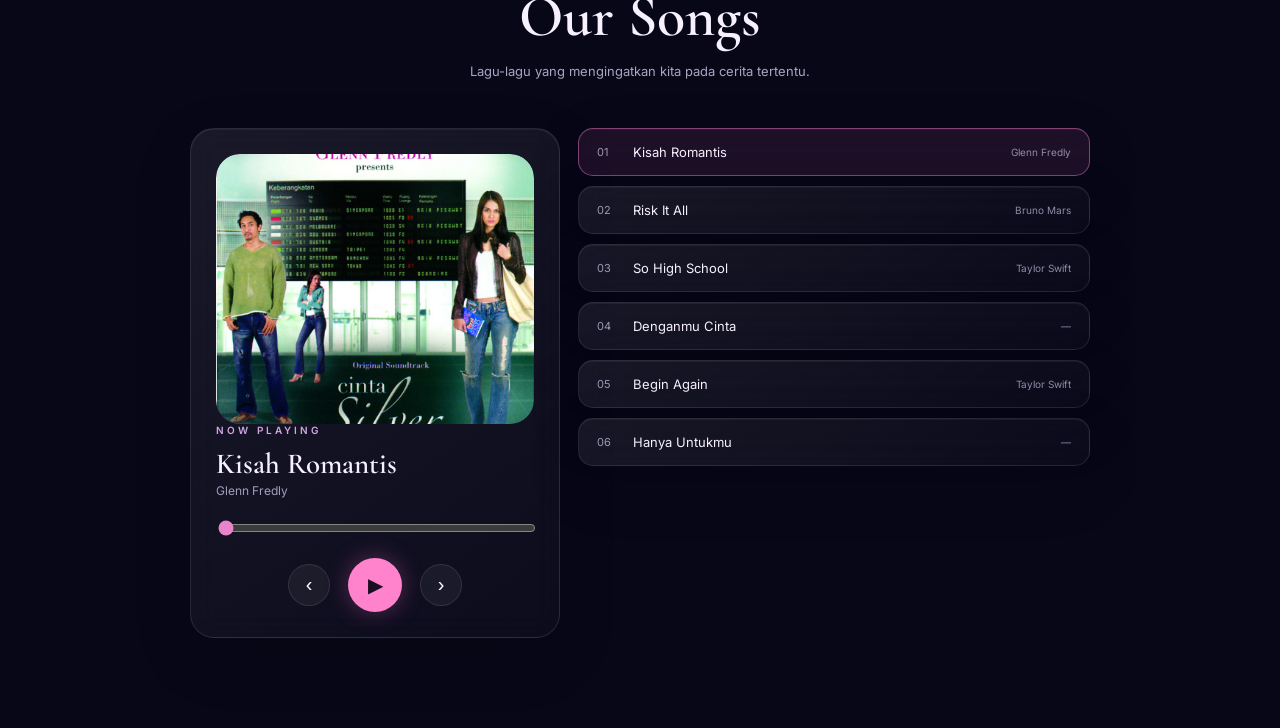
==== commit d403d76d: "Update index.html" ====
--- a/index.html
+++ b/index.html
@@ -522,20 +522,11 @@
 <!-- ==================== PHOTO MODAL ==================== -->
 
 <div class="photo-modal" id="photoModal">
-
-  <button
-    class="x"
-    data-photo-close>
-    ×
-  </button>
-
-  <div
-    class="photo-placeholder"
-    id="photoView">
-  </div>
+  <button class="x" data-photo-close>×</button>
+
+  <div class="photo-placeholder" id="photoView"></div>
 
   <p id="photoCaption"></p>
-
 </div>
 
 
--- a/style.css
+++ b/style.css
@@ -1276,3 +1276,290 @@
   }
 
 }
+/* =========================
+   MUSIC COVER
+========================= */
+
+.cover {
+  width: 100%;
+  aspect-ratio: 1 / 1;
+  overflow: hidden;
+  position: relative;
+  display: block;
+  padding: 0 !important;
+  margin: 0 auto;
+  box-sizing: border-box;
+  border-radius: inherit;
+}
+
+.cover img {
+  width: 100%;
+  height: 100%;
+  display: block;
+  margin: 0;
+  padding: 0;
+  object-fit: cover;
+  object-position: center;
+  border-radius: inherit;
+}
+/* =========================================
+   FULLSCREEN MEMORY PHOTO — FINAL
+========================================= */
+
+.photo-modal {
+  position: fixed;
+  inset: 0;
+  z-index: 9999;
+
+  display: flex;
+  flex-direction: column;
+  align-items: center;
+  justify-content: center;
+
+  padding: 30px;
+
+  background: rgba(5, 4, 18, 0.94);
+  backdrop-filter: blur(18px);
+  -webkit-backdrop-filter: blur(18px);
+
+  opacity: 0;
+  visibility: hidden;
+
+  transition:
+    opacity 0.3s ease,
+    visibility 0.3s ease;
+
+  box-sizing: border-box;
+}
+
+.photo-modal.show {
+  opacity: 1;
+  visibility: visible;
+}
+
+
+/* =========================================
+   FOTO
+========================================= */
+
+.photo-placeholder {
+  width: auto !important;
+  height: auto !important;
+
+  max-width: 90vw;
+  max-height: 76vh;
+
+  display: flex;
+  align-items: center;
+  justify-content: center;
+
+  position: relative;
+
+  flex: 0 0 auto !important;
+
+  padding: 0 !important;
+  margin: 0 !important;
+
+  background: transparent !important;
+  border: none !important;
+  box-shadow: none !important;
+
+  animation: photoZoom 0.35s ease;
+}
+
+
+/* =========================================
+   GAMBAR
+========================================= */
+
+.photo-placeholder img {
+  display: block;
+
+  width: auto;
+  height: auto;
+
+  max-width: 90vw;
+  max-height: 76vh;
+
+  object-fit: contain;
+  object-position: center;
+
+  margin: 0;
+  padding: 0;
+
+  border-radius: 18px;
+
+  box-shadow:
+    0 0 50px rgba(255, 105, 180, 0.18),
+    0 20px 80px rgba(0, 0, 0, 0.55);
+}
+
+
+/* =========================================
+   JUDUL FOTO
+========================================= */
+
+.photo-modal > p {
+  flex: 0 0 auto !important;
+
+  width: auto;
+  max-width: 90vw;
+
+  margin: 8px 0 0;
+  padding: 0;
+
+  color: #fff;
+
+  font-family: "Cormorant Garamond", serif;
+
+  font-size: 22px;
+  font-weight: 500;
+
+  line-height: 1.2;
+  letter-spacing: 0.3px;
+
+  text-align: center;
+}
+
+
+/* =========================================
+   TOMBOL CLOSE
+========================================= */
+
+.photo-modal .x {
+  position: absolute;
+
+  top: 25px;
+  right: 30px;
+
+  width: 45px;
+  height: 45px;
+
+  display: flex;
+  align-items: center;
+  justify-content: center;
+
+  padding: 0;
+
+  border: 1px solid rgba(255, 255, 255, 0.18);
+  border-radius: 50%;
+
+  background: rgba(255, 255, 255, 0.08);
+
+  color: #fff;
+
+  font-size: 28px;
+  line-height: 1;
+
+  cursor: pointer;
+
+  z-index: 10;
+
+  transition: 0.3s ease;
+}
+
+.photo-modal .x:hover {
+  transform: rotate(90deg);
+
+  background: rgba(255, 105, 180, 0.18);
+
+  border-color: rgba(255, 105, 180, 0.5);
+
+  box-shadow:
+    0 0 25px rgba(255, 105, 180, 0.2);
+}
+
+
+/* =========================================
+   ANIMASI
+========================================= */
+
+@keyframes photoZoom {
+
+  from {
+    opacity: 0;
+    transform: scale(0.92);
+  }
+
+  to {
+    opacity: 1;
+    transform: scale(1);
+  }
+
+}
+
+
+/* =========================================
+   LOCK SCROLL
+========================================= */
+
+body.modal-open {
+  overflow: hidden;
+}
+
+
+/* =========================================
+   MOBILE
+========================================= */
+
+@media (max-width: 700px) {
+
+  .photo-modal {
+    padding: 20px;
+  }
+
+  .photo-placeholder {
+    max-width: 94vw;
+    max-height: 74vh;
+  }
+
+  .photo-placeholder img {
+    max-width: 94vw;
+    max-height: 74vh;
+
+    border-radius: 14px;
+  }
+
+  .photo-modal > p {
+    max-width: 94vw;
+
+    margin-top: 7px;
+
+    font-size: 19px;
+  }
+
+  .photo-modal .x {
+    top: 18px;
+    right: 18px;
+
+    width: 40px;
+    height: 40px;
+
+    font-size: 24px;
+  }
+
+}
+
+
+/* =========================================
+   SMALL PHONE
+========================================= */
+
+@media (max-width: 450px) {
+
+  .photo-placeholder {
+    max-width: 92vw;
+    max-height: 70vh;
+  }
+
+  .photo-placeholder img {
+    max-width: 92vw;
+    max-height: 70vh;
+  }
+
+  .photo-modal > p {
+    font-size: 18px;
+    margin-top: 6px;
+  }
+
+}
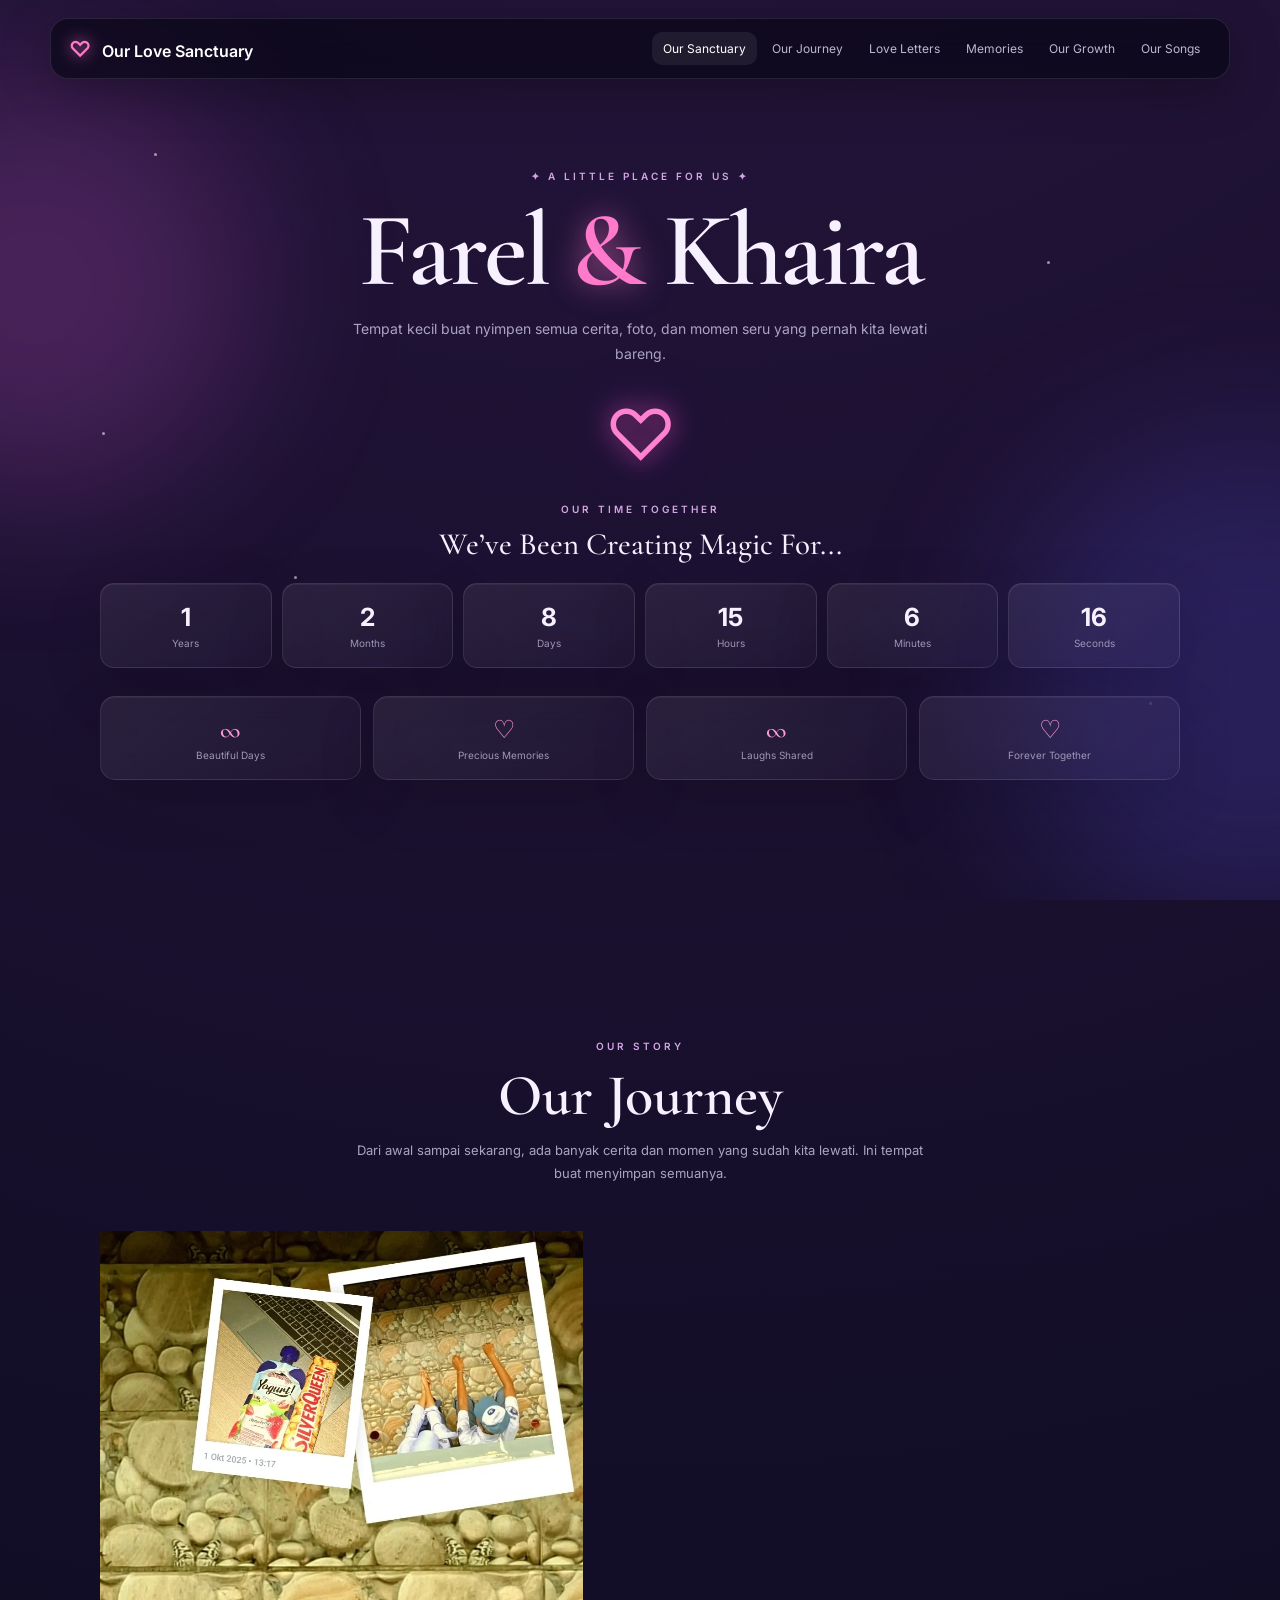
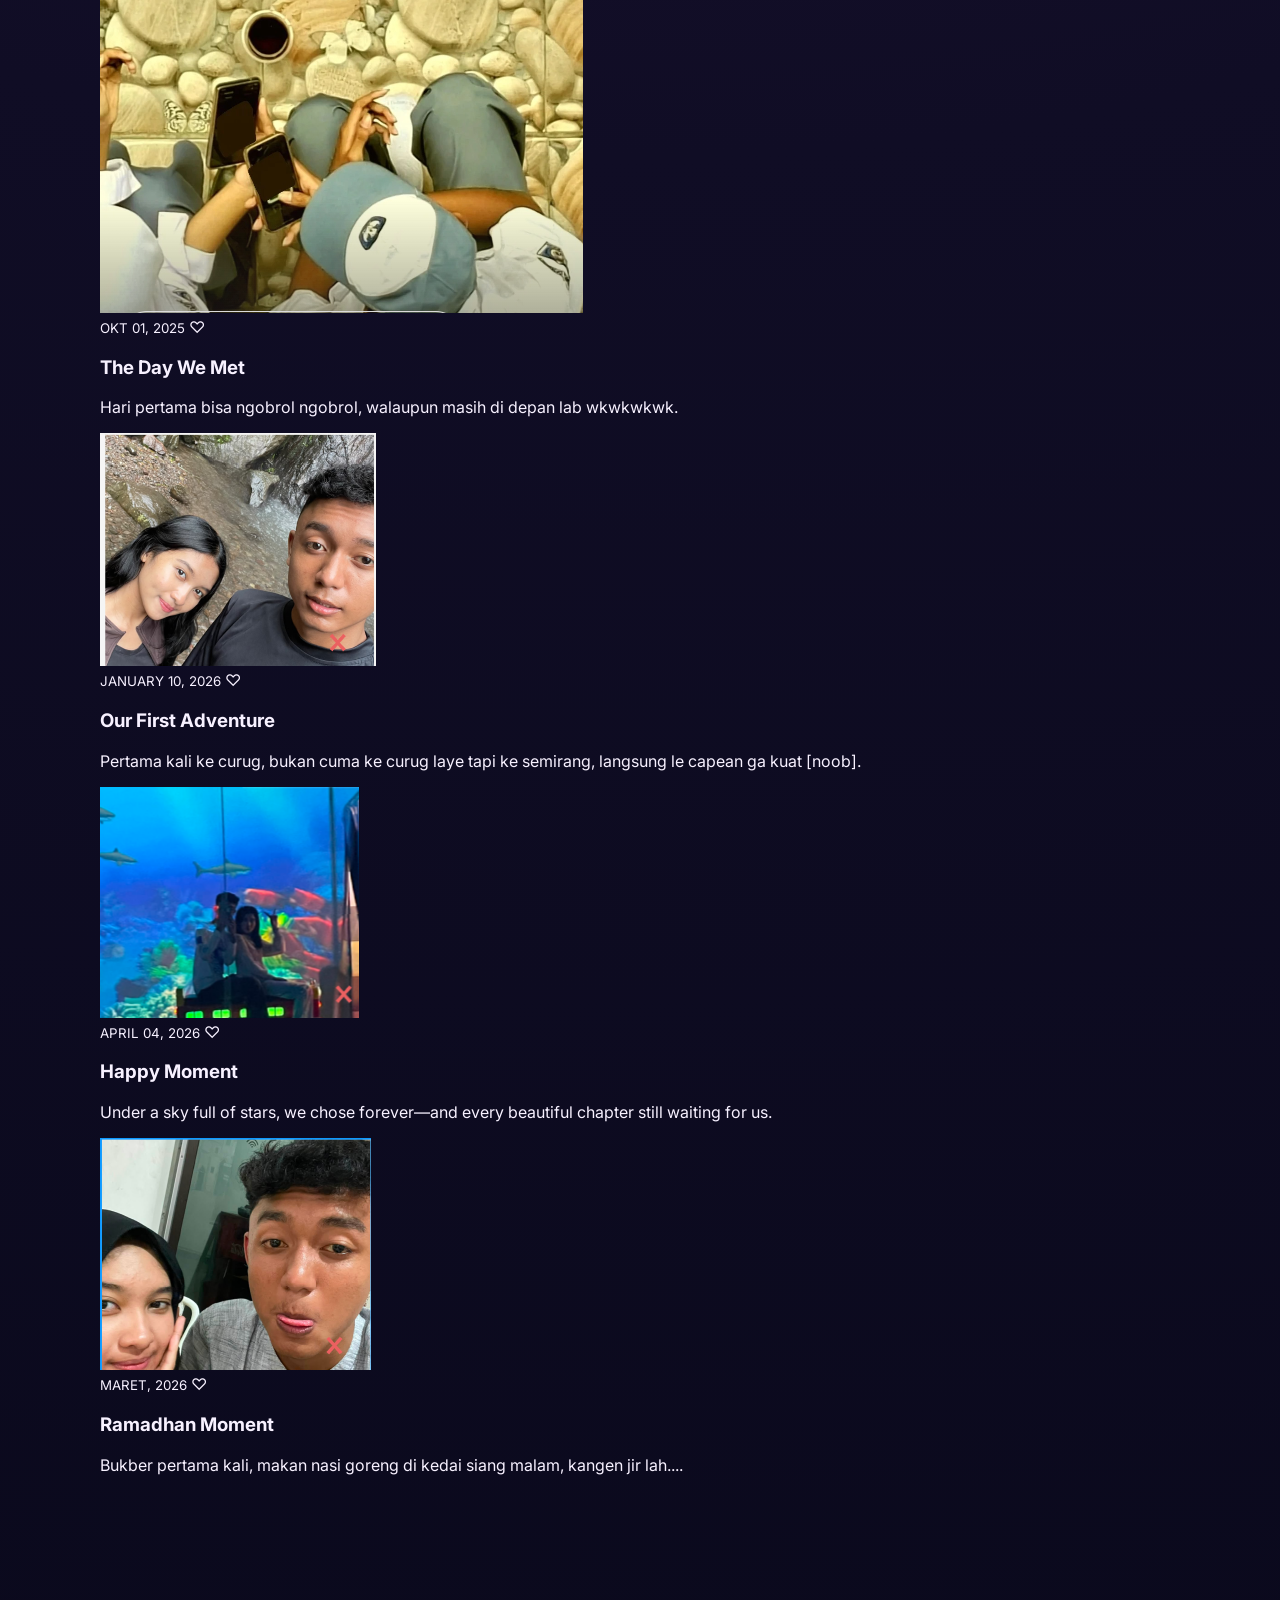
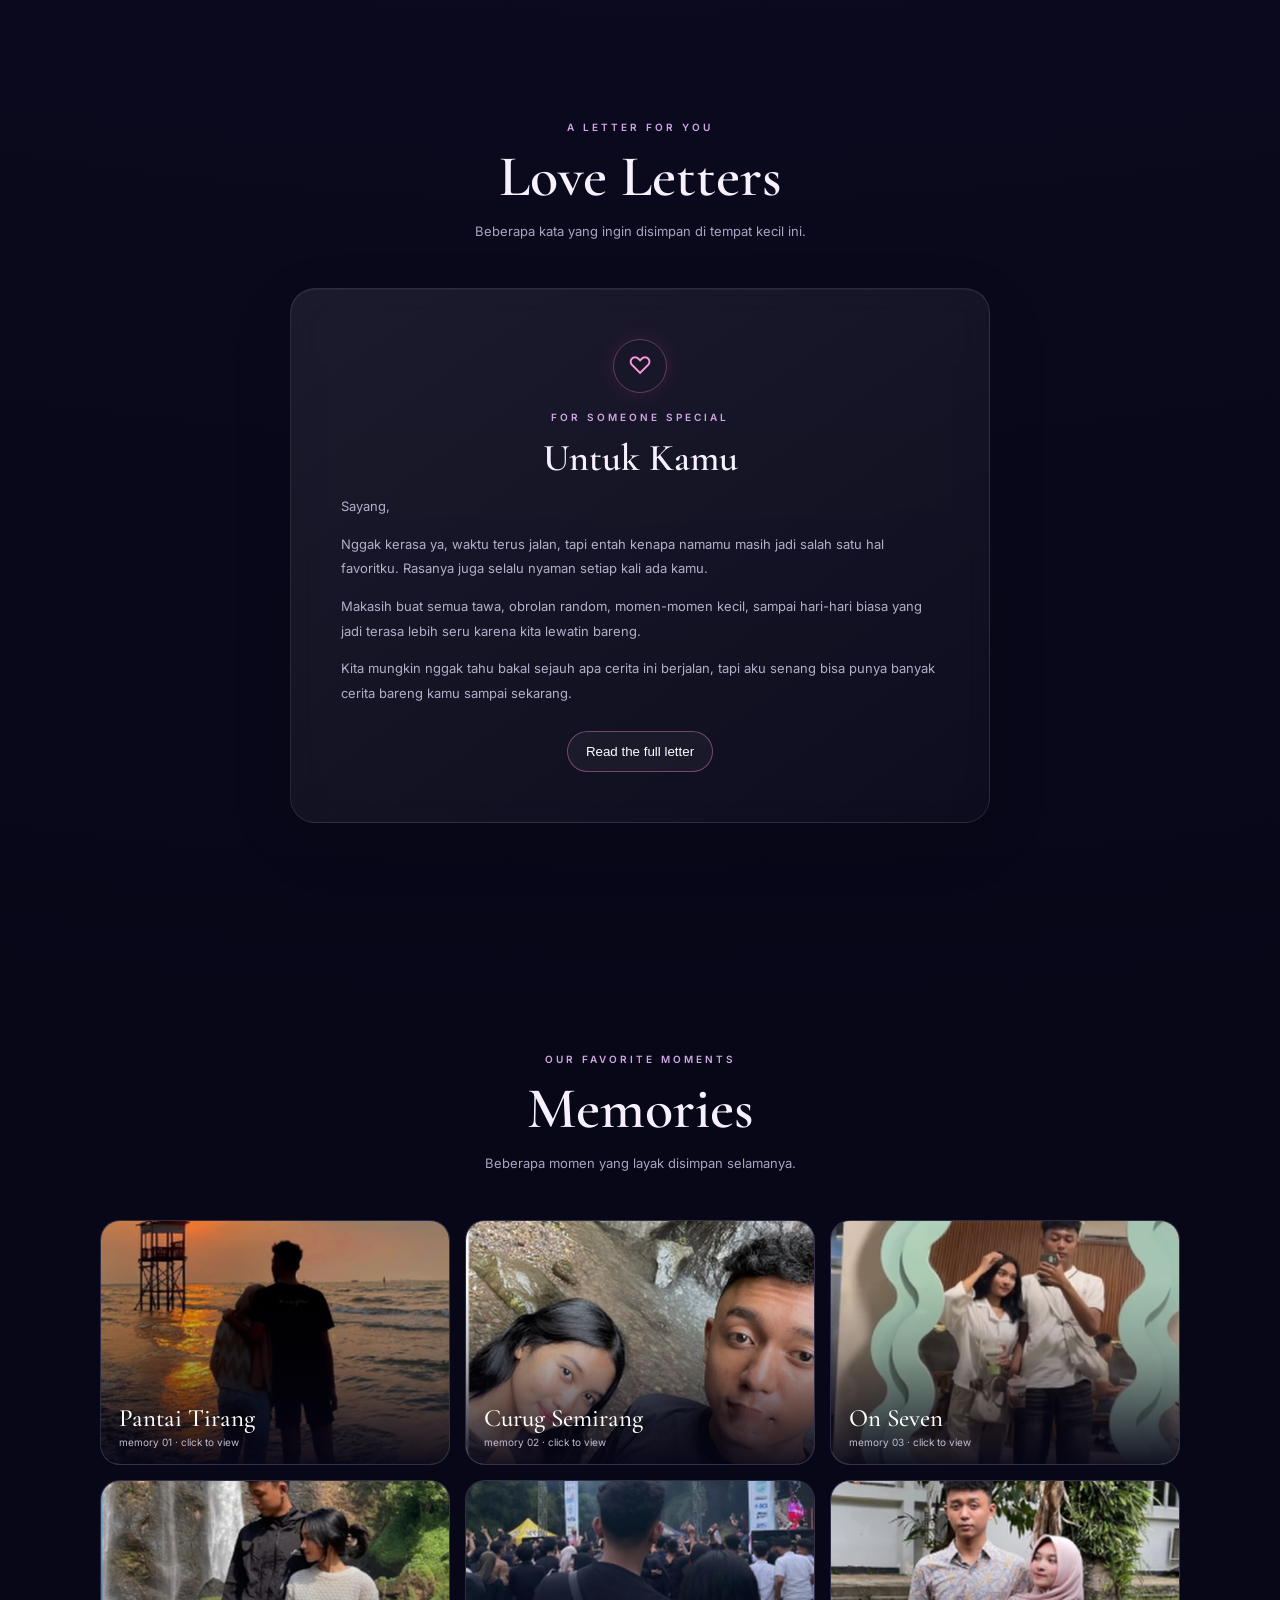
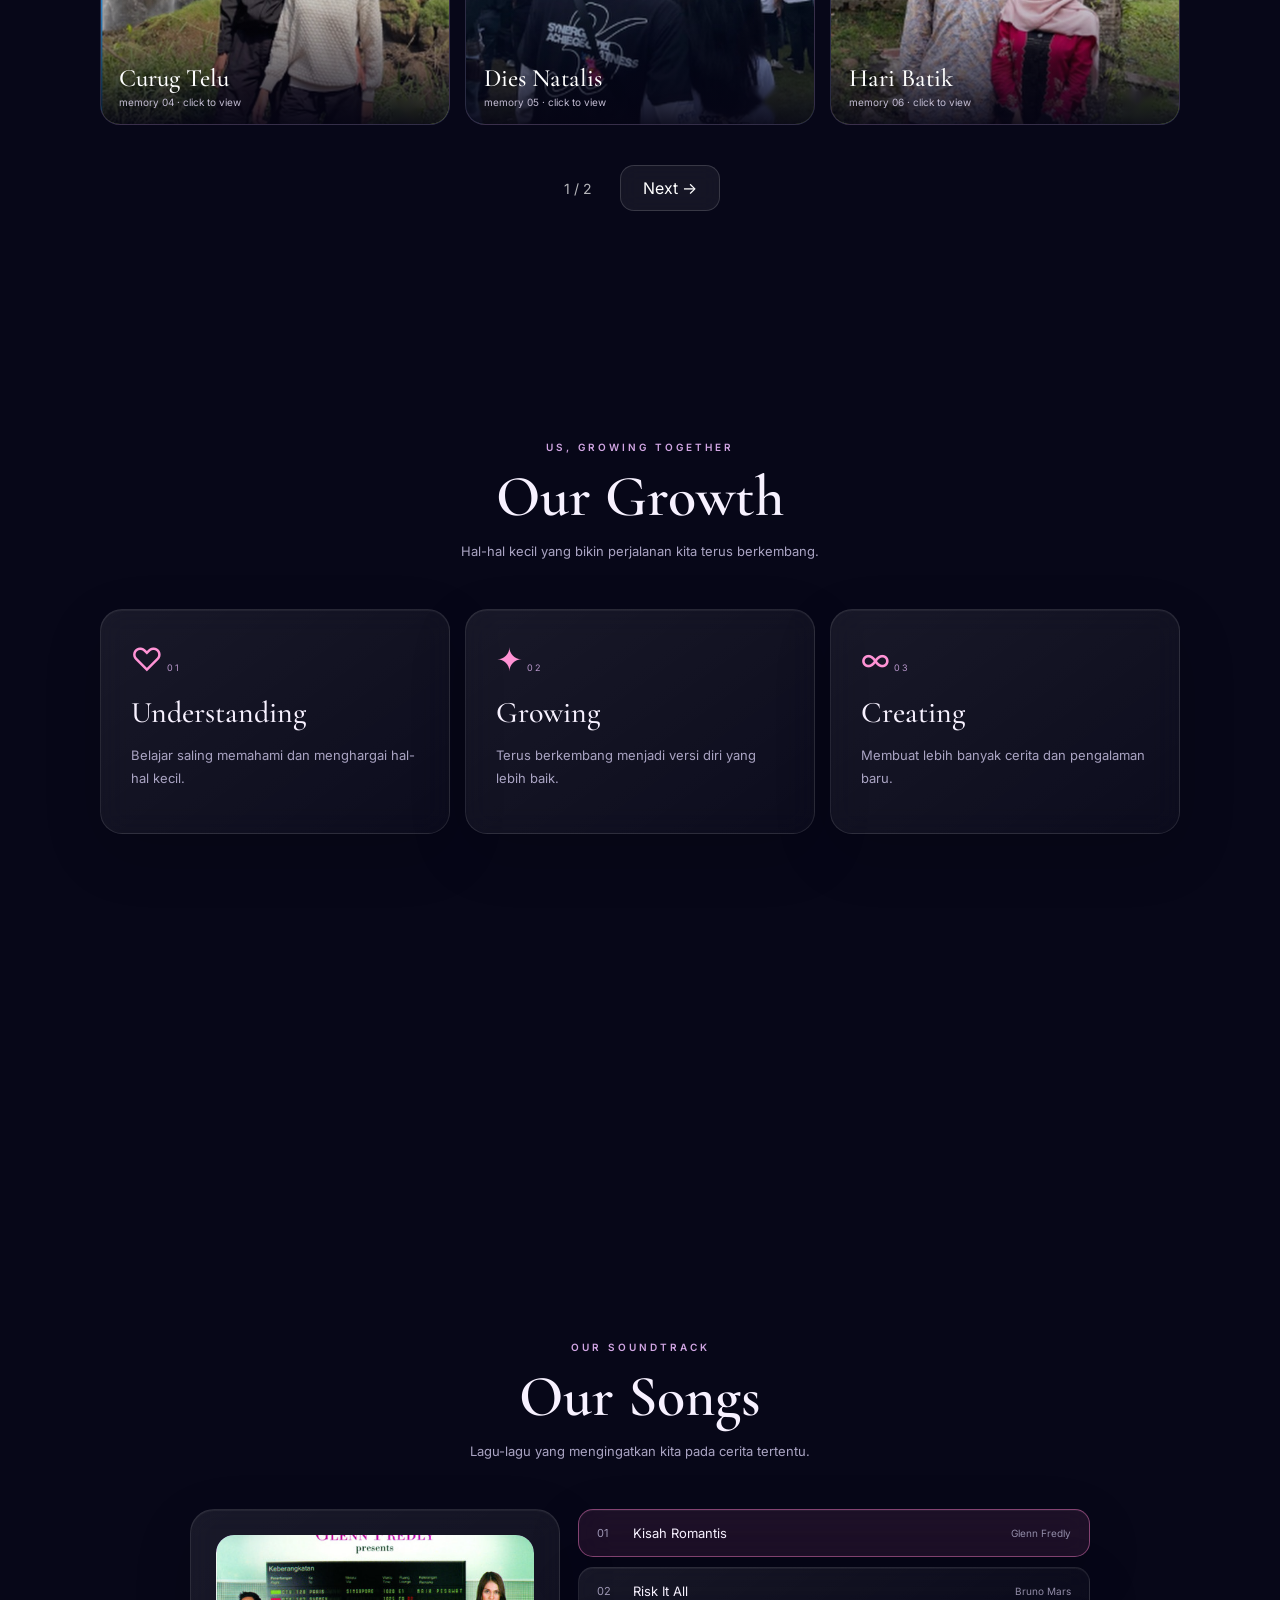
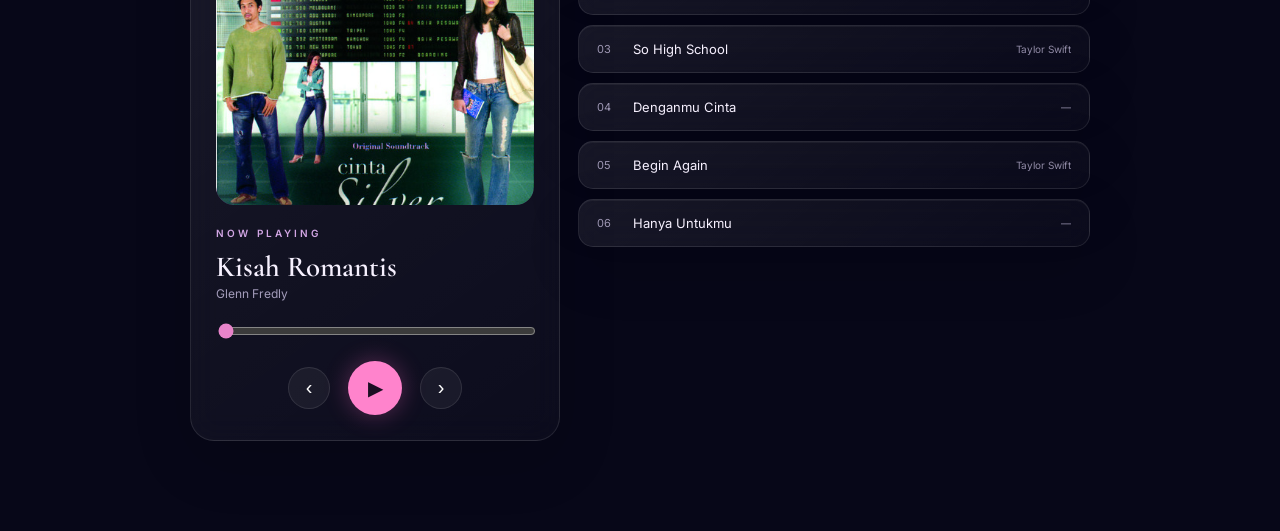
==== commit fac94183: "Update index.html" ====
--- a/index.html
+++ b/index.html
@@ -25,7 +25,10 @@
 </div>
 
 
-<!-- NAVBAR -->
+<!-- =========================
+     NAVBAR
+========================= -->
+
 <header class="nav">
 
   <a href="#home" class="brand">
@@ -51,7 +54,9 @@
 <main>
 
 
-<!-- ==================== HOME ==================== -->
+<!-- =========================
+     HOME
+========================= -->
 
 <section id="home" class="hero page">
 
@@ -118,11 +123,13 @@
 </section>
 
 
-<!-- ==================== JOURNEY ==================== -->
-
-<section id="journey" class="page">
-
-  <div class="heading">
+<!-- =========================
+     OUR JOURNEY
+========================= -->
+
+<section id="journey" class="page journey-section">
+
+  <div class="heading journey-heading scroll-reveal">
 
     <div class="tiny">
       OUR STORY
@@ -133,92 +140,214 @@
     </h2>
 
     <p>
-      Dari awal kenal sampai sekarang, ternyata banyak banget cerita yang kita punya.
-    </p>
-
-  </div>
-
-
-  <div class="timeline">
-
-    <article>
-
-      <b>01</b>
-
-      <div>
-
-        <small>
-          THE BEGINNING
-        </small>
-
-        <h3>
-          Awal dari Semuanya
-        </h3>
-
-        <p>
-          Semua cerita selalu punya satu awal. Ini adalah bagian kecil dari perjalanan yang kita mulai bersama.
-        </p>
+      Dari awal sampai sekarang, ada banyak cerita dan momen yang sudah kita lewati.
+      Ini tempat buat menyimpan semuanya.
+    </p>
+
+  </div>
+
+
+  <div class="journey-timeline">
+
+
+    <!-- 01 -->
+
+    <article class="journey-item left scroll-reveal">
+
+      <div class="journey-card">
+
+        <div class="journey-photo">
+          <img
+            src="The Day We Met.png"
+            alt="The Day We Met"
+            loading="lazy"
+          >
+        </div>
+
+        <div class="journey-content">
+
+          <div class="journey-top">
+
+            <small>
+              OKT 01, 2025
+            </small>
+
+            <span class="journey-heart">
+              ♡
+            </span>
+
+          </div>
+
+          <h3>
+            The Day We Met
+          </h3>
+
+          <p>
+            Hari pertama bisa ngobrol ngobrol, walaupun masih di depan lab wkwkwkwk.
+          </p>
+
+        </div>
 
       </div>
 
     </article>
 
 
-    <article>
-
-      <b>02</b>
-
-      <div>
-
-        <small>
-          THE MEMORIES
-        </small>
-
-        <h3>
-          Banyak Momen Kecil
-        </h3>
-
-        <p>
-          Obrolan random, ketawa, jalan-jalan, dan hari biasa yang akhirnya jadi kenangan.
-        </p>
+    <!-- 02 -->
+
+    <article class="journey-item right scroll-reveal">
+
+      <div class="journey-card">
+
+        <div class="journey-photo">
+          <img
+            src="Our First Adventure.png"
+            alt="Our First Adventure"
+            loading="lazy"
+          >
+        </div>
+
+        <div class="journey-content">
+
+          <div class="journey-top">
+
+            <small>
+              JANUARY 10, 2026
+            </small>
+
+            <span class="journey-heart">
+              ♡
+            </span>
+
+          </div>
+
+          <h3>
+            Our First Adventure
+          </h3>
+
+          <p>
+            Pertama kali ke curug, bukan cuma ke curug laye tapi ke semirang,
+            langsung le capean ga kuat [noob].
+          </p>
+
+        </div>
 
       </div>
 
     </article>
 
 
-    <article>
-
-      <b>03</b>
-
-      <div>
-
-        <small>
-          STILL GOING
-        </small>
-
-        <h3>
-          Cerita Kita Masih Panjang
-        </h3>
-
-        <p>
-          Nggak tahu nanti bakal ke mana, tapi kalau masih bisa bareng, masih banyak cerita baru yang bisa kita buat.
-        </p>
+    <!-- 03 -->
+
+    <article class="journey-item left scroll-reveal">
+
+      <div class="journey-card">
+
+        <div class="journey-photo">
+          <img
+            src="Happy Moment.png"
+            alt="Happy Moment"
+            loading="lazy"
+          >
+        </div>
+
+        <div class="journey-content">
+
+          <div class="journey-top">
+
+            <small>
+              APRIL 04, 2026
+            </small>
+
+            <span class="journey-heart">
+              ♡
+            </span>
+
+          </div>
+
+          <h3>
+            Happy Moment
+          </h3>
+
+          <p>
+            Under a sky full of stars, we chose forever—and every beautiful
+            chapter still waiting for us.
+          </p>
+
+        </div>
 
       </div>
 
     </article>
 
+
+    <!-- 04 -->
+
+    <article class="journey-item right scroll-reveal">
+
+      <div class="journey-card">
+
+        <div class="journey-photo">
+          <img
+            src="Ramadhan Moment.png"
+            alt="Ramadhan Moment"
+            loading="lazy"
+          >
+        </div>
+
+        <div class="journey-content">
+
+          <div class="journey-top">
+
+            <small>
+              MARET, 2026
+            </small>
+
+            <span class="journey-heart">
+              ♡
+            </span>
+
+          </div>
+
+          <h3>
+            Ramadhan Moment
+          </h3>
+
+          <p>
+            Bukber pertama kali, makan nasi goreng di kedai siang malam,
+            kangen jir lah....
+          </p>
+
+        </div>
+
+      </div>
+
+    </article>
+
+
+    <!-- GARIS TIMELINE -->
+
+    <div class="journey-line">
+
+      <span></span>
+      <span></span>
+      <span></span>
+      <span></span>
+
+    </div>
+
   </div>
 
 </section>
 
 
-<!-- ==================== LOVE LETTERS ==================== -->
+<!-- =========================
+     LOVE LETTERS
+========================= -->
 
 <section id="letters" class="page">
 
-  <div class="heading">
+  <div class="heading scroll-reveal">
 
     <div class="tiny">
       A LETTER FOR YOU
@@ -235,7 +364,7 @@
   </div>
 
 
-  <article class="letter glass">
+  <article class="letter glass scroll-reveal">
 
     <div class="seal">
       ♡
@@ -254,15 +383,18 @@
     </p>
 
     <p>
-      Nggak kerasa ya, waktu terus jalan, tapi entah kenapa namamu masih jadi salah satu hal favoritku. Rasanya juga selalu nyaman setiap kali ada kamu.
-    </p>
-
-    <p>
-      Makasih buat semua tawa, obrolan random, momen-momen kecil, sampai hari-hari biasa yang jadi terasa lebih seru karena kita lewatin bareng.
-    </p>
-
-    <p>
-      Kita mungkin nggak tahu bakal sejauh apa cerita ini berjalan, tapi aku senang bisa punya banyak cerita bareng kamu sampai sekarang.
+      Nggak kerasa ya, waktu terus jalan, tapi entah kenapa namamu masih jadi
+      salah satu hal favoritku. Rasanya juga selalu nyaman setiap kali ada kamu.
+    </p>
+
+    <p>
+      Makasih buat semua tawa, obrolan random, momen-momen kecil, sampai
+      hari-hari biasa yang jadi terasa lebih seru karena kita lewatin bareng.
+    </p>
+
+    <p>
+      Kita mungkin nggak tahu bakal sejauh apa cerita ini berjalan, tapi aku
+      senang bisa punya banyak cerita bareng kamu sampai sekarang.
     </p>
 
     <button class="outline" id="readLetter">
@@ -274,11 +406,13 @@
 </section>
 
 
-<!-- ==================== MEMORIES ==================== -->
+<!-- =========================
+     MEMORIES
+========================= -->
 
 <section id="memories" class="page">
 
-  <div class="heading">
+  <div class="heading scroll-reveal">
 
     <div class="tiny">
       OUR FAVORITE MOMENTS
@@ -295,14 +429,10 @@
   </div>
 
 
-  <!-- 6 FOTO MEMORIES HALAMAN 1 -->
-
   <div class="gallery" id="gallery"></div>
 
 
-  <!-- NAVIGASI HALAMAN MEMORIES -->
-
-  <div class="memory-navigation">
+  <div class="memory-navigation scroll-reveal">
 
     <span class="memory-page-number">
       1 / 2
@@ -317,11 +447,13 @@
 </section>
 
 
-<!-- ==================== GROWTH ==================== -->
+<!-- =========================
+     GROWTH
+========================= -->
 
 <section id="growth" class="page">
 
-  <div class="heading">
+  <div class="heading scroll-reveal">
 
     <div class="tiny">
       US, GROWING TOGETHER
@@ -340,7 +472,7 @@
 
   <div class="growth">
 
-    <article class="glass">
+    <article class="glass scroll-reveal">
 
       <span>♡</span>
 
@@ -357,7 +489,7 @@
     </article>
 
 
-    <article class="glass">
+    <article class="glass scroll-reveal">
 
       <span>✦</span>
 
@@ -374,7 +506,7 @@
     </article>
 
 
-    <article class="glass">
+    <article class="glass scroll-reveal">
 
       <span>∞</span>
 
@@ -395,11 +527,13 @@
 </section>
 
 
-<!-- ==================== SONGS ==================== -->
+<!-- =========================
+     SONGS
+========================= -->
 
 <section id="songs" class="page">
 
-  <div class="heading">
+  <div class="heading scroll-reveal">
 
     <div class="tiny">
       OUR SOUNDTRACK
@@ -416,7 +550,7 @@
   </div>
 
 
-  <div class="music">
+  <div class="music scroll-reveal">
 
     <div class="player glass">
 
@@ -463,10 +597,7 @@
     </div>
 
 
-    <div
-      class="playlist"
-      id="playlist">
-    </div>
+    <div class="playlist" id="playlist"></div>
 
   </div>
 
@@ -476,7 +607,9 @@
 </main>
 
 
-<!-- ==================== LETTER MODAL ==================== -->
+<!-- =========================
+     LETTER MODAL
+========================= -->
 
 <div class="modal" id="letterModal">
 
@@ -499,15 +632,18 @@
     </h2>
 
     <p>
-      Entah kenapa, setelah selama ini, namamu masih jadi salah satu hal favoritku, dan rasanya selalu nyaman saat ada kamu.
-    </p>
-
-    <p>
-      Banyak hal seru yang bisa kita lakukan, tapi momen sederhana bareng kamu selalu jadi favoritku.
-    </p>
-
-    <p>
-      Semoga cerita kita masih panjang, dan masih ada banyak hari indah, tawa, dan cerita baru yang bisa kita simpan di sini.
+      Entah kenapa, setelah selama ini, namamu masih jadi salah satu hal
+      favoritku, dan rasanya selalu nyaman saat ada kamu.
+    </p>
+
+    <p>
+      Banyak hal seru yang bisa kita lakukan, tapi momen sederhana bareng kamu
+      selalu jadi favoritku.
+    </p>
+
+    <p>
+      Semoga cerita kita masih panjang, dan masih ada banyak hari indah,
+      tawa, dan cerita baru yang bisa kita simpan di sini.
     </p>
 
     <span>
@@ -519,18 +655,71 @@
 </div>
 
 
-<!-- ==================== PHOTO MODAL ==================== -->
+<!-- =========================
+     PHOTO MODAL
+========================= -->
 
 <div class="photo-modal" id="photoModal">
-  <button class="x" data-photo-close>×</button>
+
+  <button class="x" data-photo-close>
+    ×
+  </button>
 
   <div class="photo-placeholder" id="photoView"></div>
 
   <p id="photoCaption"></p>
+
 </div>
 
 
-<!-- SCRIPT -->
+<!-- =========================
+     SCROLL ANIMATION
+========================= -->
+
+<script>
+
+document.addEventListener("DOMContentLoaded", () => {
+
+  const revealElements =
+    document.querySelectorAll(".scroll-reveal");
+
+  const observer = new IntersectionObserver(
+    (entries) => {
+
+      entries.forEach((entry) => {
+
+        if (entry.isIntersecting) {
+
+          entry.target.classList.add("show");
+
+          observer.unobserve(entry.target);
+
+        }
+
+      });
+
+    },
+    {
+      threshold:0.12,
+      rootMargin:"0px 0px -50px 0px"
+    }
+  );
+
+
+  revealElements.forEach((element) => {
+
+    observer.observe(element);
+
+  });
+
+});
+
+</script>
+
+
+<!-- =========================
+     MAIN SCRIPT
+========================= -->
 
 <script src="script.js"></script>
 
--- a/style.css
+++ b/style.css
@@ -5,31 +5,47 @@
   --pink:#ff7acb;
   --pink2:#c68cff;
   --text:#f7f1ff;
-  --muted:#aaa4c3
-}
+  --muted:#aaa4c3;
+}
+
+
+/* =========================
+   RESET
+========================= */
 
 *{
-  box-sizing:border-box
+  box-sizing:border-box;
 }
 
 html{
-  scroll-behavior:smooth
+  scroll-behavior:smooth;
 }
 
 body{
   margin:0;
-  background:radial-gradient(circle at 50% -10%,#2a1640 0,#100d25 32%,#070718 65%);
+  background:
+    radial-gradient(
+      circle at 50% -10%,
+      #2a1640 0,
+      #100d25 32%,
+      #070718 65%
+    );
   color:var(--text);
   font-family:Inter,Arial,sans-serif;
-  overflow-x:hidden
-}
+  overflow-x:hidden;
+}
+
+
+/* =========================
+   BACKGROUND
+========================= */
 
 .bg{
   position:fixed;
   inset:0;
   pointer-events:none;
   overflow:hidden;
-  z-index:-1
+  z-index:-1;
 }
 
 .bg:before,
@@ -38,7 +54,7 @@
   position:absolute;
   border-radius:50%;
   filter:blur(80px);
-  opacity:.28
+  opacity:.28;
 }
 
 .bg:before{
@@ -46,7 +62,7 @@
   height:430px;
   background:#b34dba;
   top:8%;
-  left:-180px
+  left:-180px;
 }
 
 .bg:after{
@@ -54,7 +70,7 @@
   height:500px;
   background:#5148c7;
   right:-220px;
-  top:48%
+  top:48%;
 }
 
 .bg i{
@@ -63,32 +79,32 @@
   height:3px;
   border-radius:50%;
   background:#fff;
-  opacity:.55
+  opacity:.55;
 }
 
 .bg i:nth-child(1){
   top:17%;
-  left:12%
+  left:12%;
 }
 
 .bg i:nth-child(2){
   top:29%;
-  right:18%
+  right:18%;
 }
 
 .bg i:nth-child(3){
   top:64%;
-  left:23%
+  left:23%;
 }
 
 .bg i:nth-child(4){
   top:78%;
-  right:10%
+  right:10%;
 }
 
 .bg i:nth-child(5){
   top:48%;
-  left:8%
+  left:8%;
 }
 
 
@@ -101,61 +117,77 @@
   top:18px;
   left:50%;
   transform:translateX(-50%);
+
   width:min(1180px,calc(100% - 32px));
+
   padding:13px 18px;
+
   display:flex;
   align-items:center;
   justify-content:space-between;
   gap:20px;
+
   border:1px solid var(--line);
+
   background:rgba(8,7,22,.68);
   backdrop-filter:blur(18px);
+
   border-radius:18px;
+
   z-index:20;
-  box-shadow:0 12px 50px rgba(0,0,0,.28)
+
+  box-shadow:
+    0 12px 50px rgba(0,0,0,.28);
 }
 
 .brand{
   color:#fff;
   text-decoration:none;
   font-weight:600;
-  white-space:nowrap
+  white-space:nowrap;
 }
 
 .brand span{
   color:var(--pink);
   font-size:22px;
   margin-right:7px;
-  text-shadow:0 0 15px var(--pink)
+
+  text-shadow:
+    0 0 15px var(--pink);
 }
 
 nav{
   display:flex;
   gap:4px;
-  align-items:center
+  align-items:center;
 }
 
 nav a{
   color:#bdb8d0;
   text-decoration:none;
   font-size:12px;
+
   padding:9px 11px;
+
   border-radius:10px;
-  transition:.2s
+
+  transition:.2s;
 }
 
 nav a:hover,
 nav a.active{
   color:#fff;
-  background:rgba(255,255,255,.07)
+  background:rgba(255,255,255,.07);
 }
 
 .menu{
   display:none;
+
   background:none;
   border:0;
+
   color:white;
-  font-size:22px
+  font-size:22px;
 }
 
 
@@ -165,9 +197,12 @@
 
 .page{
   width:min(1080px,calc(100% - 40px));
+
   margin:auto;
+
   padding:140px 0 90px;
-  min-height:100vh
+
+  min-height:100vh;
 }
 
 
@@ -177,48 +212,69 @@
 
 .hero{
   text-align:center;
+
   display:flex;
   align-items:center;
-  justify-content:center
+  justify-content:center;
 }
 
 .hero-inner{
-  width:100%
+  width:100%;
 }
 
 .tiny{
   font-size:10px;
   letter-spacing:3px;
+
   color:#d2a6e4;
-  font-weight:600
+
+  font-weight:600;
 }
 
 .hero h1{
-  font:600 clamp(58px,9vw,105px)/.9 "Cormorant Garamond",serif;
+  font:
+    600 clamp(58px,9vw,105px)/.9
+    "Cormorant Garamond",
+    serif;
+
   margin:22px 0 18px;
-  letter-spacing:-3px
+
+  letter-spacing:-3px;
 }
 
 .hero h1 em{
   color:var(--pink);
   font-style:normal;
-  text-shadow:0 0 30px rgba(255,122,203,.65)
+
+  text-shadow:
+    0 0 30px rgba(255,122,203,.65);
 }
 
 .lead{
   max-width:580px;
+
   margin:0 auto;
+
   color:var(--muted);
+
   line-height:1.8;
-  font-size:14px
+
+  font-size:14px;
 }
 
 .hero-heart{
   font-size:70px;
+
   color:#ff82d0;
+
   margin:26px auto;
-  text-shadow:0 0 25px rgba(255,82,190,.8),0 0 60px rgba(192,76,255,.35);
-  animation:pulse 2.6s ease-in-out infinite
+
+  text-shadow:
+    0 0 25px rgba(255,82,190,.8),
+    0 0 60px rgba(192,76,255,.35);
+
+  animation:
+    pulse 2.6s ease-in-out infinite;
 }
 
 
@@ -227,45 +283,66 @@
 ========================= */
 
 .magic{
-  margin:20px auto 28px
+  margin:20px auto 28px;
 }
 
 .magic h2{
-  font:500 31px "Cormorant Garamond",serif;
-  margin:10px 0 20px
+  font:
+    500 31px
+    "Cormorant Garamond",
+    serif;
+
+  margin:10px 0 20px;
 }
 
 .countdown{
   display:grid;
+
   grid-template-columns:repeat(6,1fr);
-  gap:10px
+
+  gap:10px;
 }
 
 .countdown div,
 .stats>div,
 .glass,
 .playlist-item{
-  background:linear-gradient(145deg,rgba(255,255,255,.075),rgba(255,255,255,.025));
+  background:
+    linear-gradient(
+      145deg,
+      rgba(255,255,255,.075),
+      rgba(255,255,255,.025)
+    );
+
   border:1px solid var(--line);
+
   backdrop-filter:blur(14px);
-  box-shadow:inset 0 1px rgba(255,255,255,.05),0 20px 60px rgba(0,0,0,.14)
+
+  box-shadow:
+    inset 0 1px rgba(255,255,255,.05),
+    0 20px 60px rgba(0,0,0,.14);
 }
 
 .countdown div{
   padding:18px 8px;
-  border-radius:14px
+
+  border-radius:14px;
 }
 
 .countdown b{
   display:block;
-  font-size:25px
+
+  font-size:25px;
 }
 
 .countdown span{
   display:block;
+
   margin-top:5px;
+
   color:#9c96b5;
-  font-size:10px
+
+  font-size:10px;
 }
 
 
@@ -275,27 +352,38 @@
 
 .stats{
   display:grid;
+
   grid-template-columns:repeat(4,1fr);
+
   gap:12px;
-  margin-top:20px
+
+  margin-top:20px;
 }
 
 .stats>div{
   padding:18px;
-  border-radius:15px
+
+  border-radius:15px;
 }
 
 .stats strong{
   display:block;
-  font:500 25px "Cormorant Garamond";
-  color:#ff9bd8
+
+  font:
+    500 25px
+    "Cormorant Garamond";
+
+  color:#ff9bd8;
 }
 
 .stats span{
   display:block;
+
   color:#9e98b7;
+
   font-size:10px;
-  margin-top:4px
+
+  margin-top:4px;
 }
 
 
@@ -305,20 +393,28 @@
 
 .heading{
   text-align:center;
-  margin-bottom:45px
+
+  margin-bottom:45px;
 }
 
 .heading h2{
-  font:600 58px "Cormorant Garamond";
-  margin:8px 0
+  font:
+    600 58px
+    "Cormorant Garamond";
+
+  margin:8px 0;
 }
 
 .heading p{
   color:var(--muted);
+
   max-width:570px;
+
   margin:auto;
+
   line-height:1.8;
-  font-size:13px
+
+  font-size:13px;
 }
 
 
@@ -328,60 +424,90 @@
 
 .timeline{
   position:relative;
+
   max-width:760px;
-  margin:auto
+
+  margin:auto;
 }
 
 .timeline:before{
   content:"";
+
   position:absolute;
+
   left:25px;
   top:8px;
   bottom:8px;
+
   width:1px;
-  background:linear-gradient(var(--pink),transparent)
+
+  background:
+    linear-gradient(
+      var(--pink),
+      transparent
+    );
 }
 
 .timeline article{
   display:grid;
+
   grid-template-columns:52px 1fr;
+
   gap:25px;
-  margin-bottom:28px
+
+  margin-bottom:28px;
 }
 
 .timeline article>b{
   width:52px;
   height:52px;
+
   display:grid;
+
   place-items:center;
-  border:1px solid rgba(255,122,203,.25);
+
+  border:
+    1px solid
+    rgba(255,122,203,.25);
+
   border-radius:50%;
+
   background:#100d27;
+
   color:#f7a0d9;
-  font-size:11px
+
+  font-size:11px;
 }
 
 .timeline article div{
-  padding:2px 0
+  padding:2px 0;
 }
 
 .timeline small,
 .growth small{
   font-size:9px;
+
   letter-spacing:2px;
-  color:#b897cb
+
+  color:#b897cb;
 }
 
 .timeline h3{
-  font:500 28px "Cormorant Garamond";
-  margin:8px 0
+  font:
+    500 28px
+    "Cormorant Garamond";
+
+  margin:8px 0;
 }
 
 .timeline p{
   color:var(--muted);
+
   font-size:13px;
+
   line-height:1.8;
-  margin:0
+
+  margin:0;
 }
 
 
@@ -391,45 +517,75 @@
 
 .letter{
   max-width:700px;
+
   margin:auto;
+
   padding:50px;
+
   border-radius:25px;
-  text-align:center
+
+  text-align:center;
 }
 
 .seal{
   width:54px;
   height:54px;
+
   border-radius:50%;
+
   display:grid;
+
   place-items:center;
+
   margin:0 auto 18px;
-  border:1px solid rgba(255,122,203,.35);
+
+  border:
+    1px solid
+    rgba(255,122,203,.35);
+
   color:#ff9bda;
+
   font-size:24px;
-  box-shadow:0 0 25px rgba(255,80,190,.12)
+
+  box-shadow:
+    0 0 25px
+    rgba(255,80,190,.12);
 }
 
 .letter h3{
-  font:600 38px "Cormorant Garamond";
-  margin:12px
+  font:
+    600 38px
+    "Cormorant Garamond";
+
+  margin:12px;
 }
 
 .letter p{
   color:#b4aec8;
+
   line-height:1.9;
+
   font-size:13px;
-  text-align:left
+
+  text-align:left;
 }
 
 .outline{
   margin-top:12px;
-  border:1px solid rgba(255,140,210,.4);
+
+  border:
+    1px solid
+    rgba(255,140,210,.4);
+
   background:rgba(255,255,255,.04);
+
   color:#fff;
+
   border-radius:999px;
+
   padding:12px 18px;
-  cursor:pointer
+
+  cursor:pointer;
 }
 
 
@@ -439,104 +595,193 @@
 
 .gallery{
   display:grid;
+
   grid-template-columns:repeat(3,1fr);
-  gap:15px
+
+  gap:15px;
 }
 
 .memory{
   height:245px;
+
+  position:relative;
+
+  overflow:hidden;
+
+  cursor:pointer;
+
+  border:
+    1px solid
+    var(--line);
+
   border-radius:20px;
-  position:relative;
+
+  background:
+    linear-gradient(
+      135deg,
+      #251837,
+      #11132d
+    );
+}
+
+
+/* FOTO MEMENUHI SELURUH KARTU */
+
+.memory-image{
+  position:absolute;
+
+  inset:0;
+
+  width:100%;
+  height:100%;
+
   overflow:hidden;
-  cursor:pointer;
-  border:1px solid var(--line);
-  background:linear-gradient(135deg,#251837,#11132d)
-}
+
+  background:rgba(255,255,255,.04);
+
+  z-index:1;
+}
+
+.memory-image img{
+  width:100%;
+  height:100%;
+
+  display:block;
+
+  object-fit:cover;
+
+  object-position:center;
+
+  transition:
+    transform .5s ease,
+    filter .5s ease;
+}
+
+.memory:hover .memory-image img{
+  transform:scale(1.06);
+
+  filter:brightness(1.08);
+}
+
+
+/* OVERLAY GELAP DI BAGIAN BAWAH FOTO */
 
 .memory:before{
   content:"";
+
   position:absolute;
+
   inset:0;
-  background:radial-gradient(circle at 35% 25%,rgba(255,130,205,.45),transparent 30%),linear-gradient(145deg,rgba(118,74,160,.8),rgba(16,20,48,.8))
-}
-
-.memory:nth-child(2):before{
-  background:radial-gradient(circle at 70% 30%,rgba(101,163,255,.5),transparent 30%),linear-gradient(145deg,#2a1c4a,#10172d)
-}
-
-.memory:nth-child(3):before{
-  background:radial-gradient(circle at 30% 65%,rgba(255,170,111,.5),transparent 28%),linear-gradient(145deg,#492d3d,#11182d)
-}
-
-.memory:nth-child(4):before{
-  background:radial-gradient(circle at 70% 50%,rgba(93,232,211,.38),transparent 30%),linear-gradient(145deg,#1a3541,#101529)
-}
-
-.memory:nth-child(5):before{
-  background:radial-gradient(circle at 40% 30%,rgba(251,115,182,.45),transparent 30%),linear-gradient(145deg,#432348,#111429)
-}
-
-.memory:nth-child(6):before{
-  background:radial-gradient(circle at 50% 70%,rgba(126,133,255,.5),transparent 30%),linear-gradient(145deg,#25234c,#101329)
-}
+
+  z-index:2;
+
+  background:
+    linear-gradient(
+      to top,
+      rgba(5,4,20,.92),
+      rgba(5,4,20,.25) 45%,
+      transparent 75%
+    );
+
+  pointer-events:none;
+}
+
+
+/* ISI JUDUL MEMORIES */
 
 .memory-content{
   position:absolute;
-  inset:auto 18px 16px;
-  z-index:2
+
+  left:18px;
+  right:18px;
+  bottom:16px;
+
+  z-index:3;
 }
 
 .memory-content b{
-  font:500 25px "Cormorant Garamond"
+  font:
+    500 25px
+    "Cormorant Garamond";
+
+  color:#fff;
 }
 
 .memory-content span{
   display:block;
+
   color:#c0bad0;
+
   font-size:10px;
-  margin-top:3px
+
+  margin-top:3px;
 }
 
 
 /* =========================
    MEMORIES NAVIGATION
-   BARU
 ========================= */
 
 .memory-navigation{
   display:flex;
+
   justify-content:center;
   align-items:center;
+
   gap:24px;
-  margin-top:40px
+
+  margin-top:40px;
 }
 
 .memory-nav-btn{
   display:inline-flex;
+
   align-items:center;
   justify-content:center;
+
   padding:12px 22px;
-  border:1px solid rgba(255,255,255,.15);
+
+  border:
+    1px solid
+    rgba(255,255,255,.15);
+
   border-radius:14px;
+
   color:#fff;
+
   text-decoration:none;
-  background:rgba(255,255,255,.06);
+
+  background:
+    rgba(255,255,255,.06);
+
   backdrop-filter:blur(10px);
-  transition:.3s ease
+
+  transition:.3s ease;
 }
 
 .memory-nav-btn:hover{
   transform:translateY(-2px);
-  background:rgba(255,105,180,.15);
-  border-color:rgba(255,105,180,.5);
-  box-shadow:0 8px 25px rgba(255,105,180,.12)
+
+  background:
+    rgba(255,105,180,.15);
+
+  border-color:
+    rgba(255,105,180,.5);
+
+  box-shadow:
+    0 8px 25px
+    rgba(255,105,180,.12);
 }
 
 .memory-page-number{
-  color:rgba(255,255,255,.7);
+  color:
+    rgba(255,255,255,.7);
+
   font-size:14px;
+
   min-width:35px;
-  text-align:center
+
+  text-align:center;
 }
 
 
@@ -546,29 +791,38 @@
 
 .growth{
   display:grid;
+
   grid-template-columns:repeat(3,1fr);
-  gap:15px
+
+  gap:15px;
 }
 
 .growth article{
   padding:30px;
-  border-radius:22px
+
+  border-radius:22px;
 }
 
 .growth article>span{
   font-size:32px;
-  color:#ff93d5
+
+  color:#ff93d5;
 }
 
 .growth h3{
-  font:500 30px "Cormorant Garamond";
-  margin:15px 0 7px
+  font:
+    500 30px
+    "Cormorant Garamond";
+
+  margin:15px 0 7px;
 }
 
 .growth p{
   color:var(--muted);
+
   line-height:1.8;
-  font-size:13px
+
+  font-size:13px;
 }
 
 
@@ -578,532 +832,510 @@
 
 .music{
   display:grid;
+
   grid-template-columns:370px 1fr;
+
   gap:18px;
+
   max-width:900px;
-  margin:auto
+
+  margin:auto;
 }
 
 .player{
   border-radius:24px;
-  padding:25px
-}
+
+  padding:25px;
+}
+
+
+/* COVER MUSIK */
 
 .cover{
+  width:100%;
+
   height:270px;
+
+  overflow:hidden;
+
+  position:relative;
+
+  display:block;
+
+  padding:0 !important;
+
+  margin:0 0 22px;
+
+  box-sizing:border-box;
+
   border-radius:18px;
-  display:grid;
-  place-items:center;
-  font-size:65px;
-  color:#ff9ad8;
-  background:radial-gradient(circle at 35% 25%,#ad4c96,#4d397c 45%,#17152e);
-  box-shadow:inset 0 0 70px rgba(255,100,200,.2);
-  margin-bottom:22px
+
+  background:
+    radial-gradient(
+      circle at 35% 25%,
+      #ad4c96,
+      #4d397c 45%,
+      #17152e
+    );
+
+  box-shadow:
+    inset 0 0 70px
+    rgba(255,100,200,.2);
+}
+
+.cover img{
+  width:100%;
+  height:100%;
+
+  display:block;
+
+  margin:0;
+  padding:0;
+
+  object-fit:cover;
+
+  object-position:center;
+
+  border-radius:inherit;
 }
 
 .player h3{
-  font:600 29px "Cormorant Garamond";
-  margin:10px 0 2px
+  font:
+    600 29px
+    "Cormorant Garamond";
+
+  margin:10px 0 2px;
 }
 
 .player p{
   color:#a49dbb;
+
   font-size:12px;
-  margin:0 0 20px
+
+  margin:0 0 20px;
 }
 
 .player input{
   width:100%;
-  accent-color:#e884ca
+
+  accent-color:#e884ca;
 }
 
 .player-controls{
   display:flex;
+
   justify-content:center;
   align-items:center;
+
   gap:18px;
-  margin-top:18px
+
+  margin-top:18px;
 }
 
 .player-controls button{
   width:42px;
   height:42px;
+
   border-radius:50%;
-  border:1px solid var(--line);
-  background:rgba(255,255,255,.05);
+
+  border:
+    1px solid
+    var(--line);
+
+  background:
+    rgba(255,255,255,.05);
+
   color:#fff;
+
   font-size:20px;
-  cursor:pointer
+
+  cursor:pointer;
 }
 
 .player-controls #play{
   width:54px;
   height:54px;
+
   background:#ff83cc;
+
   color:#1b0e22;
+
   border:0;
-  box-shadow:0 0 25px rgba(255,100,200,.3)
+
+  box-shadow:
+    0 0 25px
+    rgba(255,100,200,.3);
 }
 
 .playlist{
   display:flex;
+
   flex-direction:column;
-  gap:10px
+
+  gap:10px;
 }
 
 .playlist-item{
   border-radius:15px;
+
   padding:15px 18px;
+
   display:flex;
+
   align-items:center;
+
   gap:14px;
-  cursor:pointer
+
+  cursor:pointer;
 }
 
 .playlist-item.active{
-  border-color:rgba(255,130,205,.45);
-  background:rgba(255,110,200,.09)
+  border-color:
+    rgba(255,130,205,.45);
+
+  background:
+    rgba(255,110,200,.09);
 }
 
 .track-num{
   color:#9e97b4;
+
   font-size:11px;
-  width:22px
+
+  width:22px;
 }
 
 .track-title{
   flex:1;
-  font-size:13px
+
+  font-size:13px;
 }
 
 .track-artist{
   color:#928ca8;
-  font-size:10px
-}
-
-
-/* =========================
-   MODALS
-========================= */
-
-.modal,
+
+  font-size:10px;
+}
+
+
+/* =========================
+   LOVE LETTER MODAL
+========================= */
+
+.modal{
+  position:fixed;
+
+  inset:0;
+
+  z-index:9998;
+
+  display:none;
+
+  place-items:center;
+
+  padding:20px;
+
+  background:
+    rgba(4,3,13,.82);
+
+  backdrop-filter:blur(13px);
+}
+
+.modal.show{
+  display:grid;
+}
+
+.modal-card{
+  width:min(620px,100%);
+
+  padding:45px;
+
+  border:
+    1px solid
+    var(--line);
+
+  border-radius:25px;
+
+  background:
+    linear-gradient(
+      145deg,
+      rgba(38,27,66,.94),
+      rgba(12,10,29,.96)
+    );
+
+  text-align:center;
+
+  position:relative;
+
+  box-shadow:
+    0 30px 100px
+    rgba(0,0,0,.5);
+}
+
+.modal-card h2{
+  font:
+    600 46px
+    "Cormorant Garamond";
+
+  margin:12px;
+}
+
+.modal-card p{
+  color:#bdb6cc;
+
+  line-height:1.9;
+
+  font-size:13px;
+
+  text-align:left;
+}
+
+.modal-card>span{
+  color:#e697cb;
+
+  font-size:11px;
+}
+
+
+/* =========================
+   FOTO FULLSCREEN MODAL
+========================= */
+
 .photo-modal{
   position:fixed;
+
   inset:0;
-  background:rgba(4,3,13,.82);
-  backdrop-filter:blur(13px);
-  display:none;
-  place-items:center;
-  z-index:50;
-  padding:20px
-}
-
-.modal.show,
-.photo-modal.show{
-  display:grid
-}
-
-.modal-card{
-  width:min(620px,100%);
-  padding:45px;
-  border:1px solid var(--line);
-  border-radius:25px;
-  background:linear-gradient(145deg,rgba(38,27,66,.94),rgba(12,10,29,.96));
-  text-align:center;
-  position:relative;
-  box-shadow:0 30px 100px rgba(0,0,0,.5)
-}
-
-.modal-card h2{
-  font:600 46px "Cormorant Garamond";
-  margin:12px
-}
-
-.modal-card p{
-  color:#bdb6cc;
-  line-height:1.9;
-  font-size:13px;
-  text-align:left
-}
-
-.modal-card>span{
-  color:#e697cb;
-  font-size:11px
-}
-
-.x{
-  position:absolute;
-  top:14px;
-  right:16px;
-  background:none;
-  border:0;
-  color:#bcb5ca;
-  font-size:27px;
-  cursor:pointer
-}
-
-
-/* =========================
-   PHOTO MODAL
-========================= */
-
-.photo-modal{
-  position:fixed
-}
-
-.photo-placeholder{
-  width:min(800px,90vw);
-  height:min(70vh,620px);
-  border-radius:20px;
-  border:1px solid var(--line);
-  background:radial-gradient(circle at 50% 40%,#593c74,#11142b 62%);
-  display:grid;
-  place-items:center;
-  color:#d9a5cf;
-  font:500 30px "Cormorant Garamond"
-}
-
-.photo-placeholder:after{
-  content:"Photo Preview"
-}
-
-.photo-modal p{
-  position:absolute;
-  bottom:30px;
-  color:#fff;
-  font-size:12px
-}
-
-.photo-modal .x{
-  top:25px;
-  right:35px;
-  font-size:34px
-}
-
-
-/* =========================
-   ANIMATION
-========================= */
-
-@keyframes pulse{
-  0%,100%{
-    transform:scale(1)
-  }
-
-  50%{
-    transform:scale(1.08)
-  }
-}
-
-
-/* =========================
-   TABLET
-========================= */
-
-@media(max-width:800px){
-
-  .nav{
-    top:10px
-  }
-
-  .menu{
-    display:block
-  }
-
-  nav{
-    display:none;
-    position:absolute;
-    top:60px;
-    left:0;
-    right:0;
-    flex-direction:column;
-    align-items:stretch;
-    padding:8px;
-    border:1px solid var(--line);
-    background:#0c0a1d;
-    border-radius:15px
-  }
-
-  nav.open{
-    display:flex
-  }
-
-  .page{
-    padding-top:115px
-  }
-
-  .countdown{
-    grid-template-columns:repeat(3,1fr)
-  }
-
-  .stats{
-    grid-template-columns:repeat(2,1fr)
-  }
-
-  .gallery{
-    grid-template-columns:repeat(2,1fr)
-  }
-
-  .growth,
-  .music{
-    grid-template-columns:1fr
-  }
-
-  .cover{
-    height:230px
-  }
-
-  .heading h2{
-    font-size:48px
-  }
-
-}
-
-
-/* =========================
-   MOBILE
-========================= */
-
-@media(max-width:500px){
-
-  .page{
-    width:min(100% - 24px,1080px)
-  }
-
-  .hero h1{
-    font-size:62px
-  }
-
-  .lead{
-    font-size:13px
-  }
-
-  .gallery{
-    grid-template-columns:1fr
-  }
-
-  .memory{
-    height:220px
-  }
-
-  .letter{
-    padding:28px 22px
-  }
-
-  .countdown div{
-    padding:13px 4px
-  }
-
-  .countdown b{
-    font-size:20px
-  }
-
-  .stats{
-    gap:8px
-  }
-
-  .stats>div{
-    padding:14px 8px
-  }
-
-  /* Memories navigation mobile */
-  .memory-navigation{
-    gap:14px;
-    margin-top:30px
-  }
-
-  .memory-nav-btn{
-    padding:10px 17px;
-    font-size:12px
-  }
-
-  .memory-page-number{
-    font-size:12px
-  }
-
-}
-/* =========================
-   MEMORIES PHOTO
-========================= */
-
-.memory{
-  overflow:hidden;
-  cursor:pointer;
-  position:relative;
-}
-
-
-.memory-image{
-  width:100%;
-  height:220px;
-  overflow:hidden;
-  position:relative;
-  background:rgba(255,255,255,.04);
-}
-
-
-.memory-image img{
+
+  z-index:9999;
+
+  display:flex;
+
+  flex-direction:column;
+
+  align-items:center;
+  justify-content:center;
+
   width:100%;
   height:100%;
-  display:block;
-  object-fit:cover;
-  transition:
-    transform .5s ease,
-    filter .5s ease;
-}
-
-
-.memory:hover .memory-image img{
-  transform:scale(1.06);
-  filter:brightness(1.08);
-}
-
-
-.memory-content{
-  position:relative;
-  z-index:2;
-}
-
-
-
-/* =========================
-   PHOTO FULLSCREEN
-========================= */
-
-.photo-modal{
-  position:fixed;
-  inset:0;
-
-  display:flex;
-
-  align-items:center;
-  justify-content:center;
-
-  flex-direction:column;
-
-  padding:40px;
+
+  padding:30px;
+
+  box-sizing:border-box;
 
   background:
-    rgba(5,4,18,.88);
-
-  backdrop-filter:
-    blur(18px);
-
-  -webkit-backdrop-filter:
-    blur(18px);
+    rgba(5,4,18,.94);
+
+  backdrop-filter:blur(18px);
+
+  -webkit-backdrop-filter:blur(18px);
 
   opacity:0;
+
   visibility:hidden;
+
+  pointer-events:none;
 
   transition:
     opacity .3s ease,
     visibility .3s ease;
-
-  z-index:9999;
-}
-
+}
 
 .photo-modal.show{
   opacity:1;
+
   visibility:visible;
-}
-
+
+  pointer-events:auto;
+}
+
+
+/* =========================
+   FOTO FULLSCREEN
+========================= */
 
 .photo-placeholder{
-  width:min(900px, 90vw);
-  max-height:78vh;
-
-  display:flex;
+  width:auto !important;
+
+  height:auto !important;
+
+  max-width:90vw;
+
+  max-height:76vh;
+
+  display:flex !important;
 
   align-items:center;
   justify-content:center;
 
-  position:relative;
+  padding:0 !important;
+
+  margin:0 !important;
+
+  background:transparent !important;
+
+  border:none !important;
+
+  border-radius:0 !important;
+
+  box-shadow:none !important;
+
+  color:transparent !important;
+
+  flex:0 0 auto;
 
   animation:
     photoZoom .35s ease;
 }
 
 
+/* HILANGKAN PHOTO PREVIEW */
+
+.photo-placeholder::before,
+.photo-placeholder::after{
+  content:none !important;
+
+  display:none !important;
+}
+
+
+/* FOTO ASLI */
+
 .photo-placeholder img{
   display:block;
 
-  max-width:100%;
-  max-height:78vh;
-
-  width:auto;
-  height:auto;
+  width:auto !important;
+
+  height:auto !important;
+
+  max-width:90vw;
+
+  max-height:76vh;
 
   object-fit:contain;
 
+  object-position:center;
+
+  margin:0 !important;
+
+  padding:0 !important;
+
+  border:none !important;
+
   border-radius:18px;
 
   box-shadow:
-    0 0 50px rgba(255,105,180,.18),
-    0 20px 80px rgba(0,0,0,.45);
-}
-
+    0 0 50px
+    rgba(255,105,180,.18),
+
+    0 20px 80px
+    rgba(0,0,0,.55);
+}
+
+
+/* =========================
+   JUDUL FOTO
+========================= */
 
 .photo-modal > p{
-  margin:18px 0 0;
-
-  color:#fff;
-
-  font-family:
-    "Cormorant Garamond",
-    serif;
-
-  font-size:22px;
-
-  letter-spacing:.5px;
+  position:static !important;
+
+  width:100% !important;
+
+  max-width:90vw;
+
+  margin:12px 0 0 !important;
+
+  padding:0 !important;
+
+  color:#fff !important;
+
+  font:
+    500 24px
+    "Cormorant Garamond";
+
+  line-height:1.2;
+
+  letter-spacing:.3px;
 
   text-align:center;
-}
-
+
+  flex:0 0 auto;
+
+  z-index:10002;
+}
+
+
+/* =========================
+   CLOSE BUTTON
+========================= */
+
+.x{
+  position:absolute;
+
+  top:14px;
+
+  right:16px;
+
+  background:none;
+
+  border:0;
+
+  color:#bcb5ca;
+
+  font-size:27px;
+
+  cursor:pointer;
+}
 
 .photo-modal .x{
-  position:absolute;
-
-  top:25px;
-  right:30px;
-
-  width:45px;
-  height:45px;
-
-  display:flex;
+  position:absolute !important;
+
+  top:25px !important;
+
+  right:30px !important;
+
+  width:45px !important;
+
+  height:45px !important;
+
+  display:flex !important;
 
   align-items:center;
+
   justify-content:center;
 
-  border:1px solid
-    rgba(255,255,255,.18);
-
-  border-radius:50%;
+  padding:0 !important;
+
+  border:
+    1px solid
+    rgba(255,255,255,.18) !important;
+
+  border-radius:50% !important;
 
   background:
-    rgba(255,255,255,.08);
-
-  color:#fff;
-
-  font-size:28px;
+    rgba(255,255,255,.08) !important;
+
+  color:#fff !important;
+
+  font-size:28px !important;
+
+  line-height:1;
 
   cursor:pointer;
 
-  z-index:10;
-
-  transition:
-    .3s ease;
-}
-
+  z-index:10003;
+
+  transition:.3s ease;
+}
 
 .photo-modal .x:hover{
   transform:rotate(90deg);
 
   background:
-    rgba(255,105,180,.18);
+    rgba(255,105,180,.18) !important;
 
   border-color:
-    rgba(255,105,180,.5);
+    rgba(255,105,180,.5) !important;
 
   box-shadow:
     0 0 25px
@@ -1111,18 +1343,32 @@
 }
 
 
+/* =========================
+   ANIMATION
+========================= */
+
+@keyframes pulse{
+  0%,100%{
+    transform:scale(1);
+  }
+
+  50%{
+    transform:scale(1.08);
+  }
+}
+
 @keyframes photoZoom{
-
   from{
     opacity:0;
+
     transform:scale(.92);
   }
 
   to{
     opacity:1;
+
     transform:scale(1);
   }
-
 }
 
 
@@ -1135,77 +1381,78 @@
 }
 
 
-
-/* =========================
-   MEMORIES NAVIGATION
-========================= */
-
-.memory-navigation{
-  display:flex;
-
-  justify-content:center;
-  align-items:center;
-
-  gap:24px;
-
-  margin-top:40px;
-}
-
-
-.memory-nav-btn{
-  display:inline-flex;
-
-  align-items:center;
-  justify-content:center;
-
-  padding:12px 22px;
-
-  border:1px solid
-    rgba(255,255,255,.15);
-
-  border-radius:14px;
-
-  color:#fff;
-
-  text-decoration:none;
-
-  background:
-    rgba(255,255,255,.06);
-
-  backdrop-filter:
-    blur(10px);
-
-  transition:.3s ease;
-}
-
-
-.memory-nav-btn:hover{
-  transform:
-    translateY(-2px);
-
-  background:
-    rgba(255,105,180,.15);
-
-  border-color:
-    rgba(255,105,180,.5);
-
-  box-shadow:
-    0 8px 25px
-    rgba(255,105,180,.12);
-}
-
-
-.memory-page-number{
-  color:
-    rgba(255,255,255,.7);
-
-  font-size:14px;
-
-  min-width:35px;
-
-  text-align:center;
-}
-
+/* =========================
+   TABLET
+========================= */
+
+@media(max-width:800px){
+
+  .nav{
+    top:10px;
+  }
+
+  .menu{
+    display:block;
+  }
+
+  nav{
+    display:none;
+
+    position:absolute;
+
+    top:60px;
+
+    left:0;
+    right:0;
+
+    flex-direction:column;
+
+    align-items:stretch;
+
+    padding:8px;
+
+    border:
+      1px solid
+      var(--line);
+
+    background:#0c0a1d;
+
+    border-radius:15px;
+  }
+
+  nav.open{
+    display:flex;
+  }
+
+  .page{
+    padding-top:115px;
+  }
+
+  .countdown{
+    grid-template-columns:repeat(3,1fr);
+  }
+
+  .stats{
+    grid-template-columns:repeat(2,1fr);
+  }
+
+  .gallery{
+    grid-template-columns:repeat(2,1fr);
+  }
+
+  .growth,
+  .music{
+    grid-template-columns:1fr;
+  }
+
+  .cover{
+    height:230px;
+  }
+
+  .heading h2{
+    font-size:48px;
+  }
+}
 
 
 /* =========================
@@ -1214,48 +1461,98 @@
 
 @media(max-width:700px){
 
+  .memory{
+    height:220px;
+  }
+
   .memory-image{
-    height:190px;
-  }
-
+    height:100%;
+  }
 
   .photo-modal{
-    padding:25px;
-  }
-
+    padding:20px;
+  }
 
   .photo-placeholder{
-    width:95vw;
-    max-height:75vh;
-  }
-
+    max-width:94vw;
+
+    max-height:74vh;
+  }
 
   .photo-placeholder img{
-    max-width:95vw;
-    max-height:75vh;
+    max-width:94vw;
+
+    max-height:74vh;
+
     border-radius:14px;
   }
 
+  .photo-modal > p{
+    max-width:94vw;
+
+    margin-top:8px !important;
+
+    font-size:19px !important;
+  }
 
   .photo-modal .x{
-    top:18px;
-    right:18px;
-
-    width:40px;
-    height:40px;
-
-    font-size:24px;
-  }
-
-
-  .photo-modal > p{
-    font-size:19px;
-  }
-
+    top:18px !important;
+
+    right:18px !important;
+
+    width:40px !important;
+
+    height:40px !important;
+
+    font-size:24px !important;
+  }
 }
 
 
 @media(max-width:500px){
+
+  .page{
+    width:min(
+      calc(100% - 24px),
+      1080px
+    );
+  }
+
+  .hero h1{
+    font-size:62px;
+  }
+
+  .lead{
+    font-size:13px;
+  }
+
+  .gallery{
+    grid-template-columns:1fr;
+  }
+
+  .memory{
+    height:220px;
+  }
+
+  .letter{
+    padding:28px 22px;
+  }
+
+  .countdown div{
+    padding:13px 4px;
+  }
+
+  .countdown b{
+    font-size:20px;
+  }
+
+  .stats{
+    gap:8px;
+  }
+
+  .stats>div{
+    padding:14px 8px;
+  }
 
   .memory-navigation{
     gap:14px;
@@ -1263,303 +1560,223 @@
     margin-top:30px;
   }
 
-
   .memory-nav-btn{
     padding:10px 17px;
 
     font-size:12px;
   }
 
-
   .memory-page-number{
     font-size:12px;
   }
 
-}
-/* =========================
-   MUSIC COVER
-========================= */
-
-.cover {
-  width: 100%;
-  aspect-ratio: 1 / 1;
-  overflow: hidden;
-  position: relative;
-  display: block;
-  padding: 0 !important;
-  margin: 0 auto;
-  box-sizing: border-box;
-  border-radius: inherit;
-}
-
-.cover img {
-  width: 100%;
-  height: 100%;
-  display: block;
-  margin: 0;
-  padding: 0;
-  object-fit: cover;
-  object-position: center;
-  border-radius: inherit;
+  .photo-modal > p{
+    font-size:18px !important;
+
+    margin-top:7px !important;
+  }
+
+  .photo-placeholder{
+    max-width:92vw;
+
+    max-height:70vh;
+  }
+
+  .photo-placeholder img{
+    max-width:92vw;
+
+    max-height:70vh;
+  }
 }
 /* =========================================
-   FULLSCREEN MEMORY PHOTO — FINAL
+   SCROLL REVEAL ANIMATION
+   Desktop + Mobile
 ========================================= */
 
-.photo-modal {
-  position: fixed;
-  inset: 0;
-  z-index: 9999;
-
-  display: flex;
-  flex-direction: column;
-  align-items: center;
-  justify-content: center;
-
-  padding: 30px;
-
-  background: rgba(5, 4, 18, 0.94);
-  backdrop-filter: blur(18px);
-  -webkit-backdrop-filter: blur(18px);
-
-  opacity: 0;
-  visibility: hidden;
-
+.scroll-reveal{
+  opacity:0;
+  transform:translateY(45px);
   transition:
-    opacity 0.3s ease,
-    visibility 0.3s ease;
-
-  box-sizing: border-box;
-}
-
-.photo-modal.show {
-  opacity: 1;
-  visibility: visible;
+    opacity .8s ease,
+    transform .8s cubic-bezier(.22,1,.36,1);
+}
+
+.scroll-reveal.show{
+  opacity:1;
+  transform:translateY(0);
 }
 
 
 /* =========================================
-   FOTO
+   SECTION HEADING
 ========================================= */
 
-.photo-placeholder {
-  width: auto !important;
-  height: auto !important;
-
-  max-width: 90vw;
-  max-height: 76vh;
-
-  display: flex;
-  align-items: center;
-  justify-content: center;
-
-  position: relative;
-
-  flex: 0 0 auto !important;
-
-  padding: 0 !important;
-  margin: 0 !important;
-
-  background: transparent !important;
-  border: none !important;
-  box-shadow: none !important;
-
-  animation: photoZoom 0.35s ease;
+.heading.scroll-reveal{
+  transform:translateY(35px);
+}
+
+.heading.scroll-reveal.show{
+  transform:translateY(0);
 }
 
 
 /* =========================================
-   GAMBAR
+   MEMORY CARDS
 ========================================= */
 
-.photo-placeholder img {
-  display: block;
-
-  width: auto;
-  height: auto;
-
-  max-width: 90vw;
-  max-height: 76vh;
-
-  object-fit: contain;
-  object-position: center;
-
-  margin: 0;
-  padding: 0;
-
-  border-radius: 18px;
-
-  box-shadow:
-    0 0 50px rgba(255, 105, 180, 0.18),
-    0 20px 80px rgba(0, 0, 0, 0.55);
+.memory.scroll-reveal{
+  transform:translateY(35px) scale(.97);
+  transition:
+    opacity .7s ease,
+    transform .7s cubic-bezier(.22,1,.36,1);
+}
+
+.memory.scroll-reveal.show{
+  opacity:1;
+  transform:translateY(0) scale(1);
+}
+
+
+/* Memory muncul satu per satu */
+
+.memory:nth-child(1){
+  transition-delay:.05s;
+}
+
+.memory:nth-child(2){
+  transition-delay:.12s;
+}
+
+.memory:nth-child(3){
+  transition-delay:.19s;
+}
+
+.memory:nth-child(4){
+  transition-delay:.26s;
+}
+
+.memory:nth-child(5){
+  transition-delay:.33s;
+}
+
+.memory:nth-child(6){
+  transition-delay:.40s;
 }
 
 
 /* =========================================
-   JUDUL FOTO
+   GLASS / CARD
 ========================================= */
 
-.photo-modal > p {
-  flex: 0 0 auto !important;
-
-  width: auto;
-  max-width: 90vw;
-
-  margin: 8px 0 0;
-  padding: 0;
-
-  color: #fff;
-
-  font-family: "Cormorant Garamond", serif;
-
-  font-size: 22px;
-  font-weight: 500;
-
-  line-height: 1.2;
-  letter-spacing: 0.3px;
-
-  text-align: center;
+.glass.scroll-reveal,
+.timeline article.scroll-reveal,
+.growth article.scroll-reveal,
+.music.scroll-reveal{
+  transform:translateY(40px);
+}
+
+.glass.scroll-reveal.show,
+.timeline article.scroll-reveal.show,
+.growth article.scroll-reveal.show,
+.music.scroll-reveal.show{
+  opacity:1;
+  transform:translateY(0);
 }
 
 
 /* =========================================
-   TOMBOL CLOSE
+   GROWTH CARDS STAGGER
 ========================================= */
 
-.photo-modal .x {
-  position: absolute;
-
-  top: 25px;
-  right: 30px;
-
-  width: 45px;
-  height: 45px;
-
-  display: flex;
-  align-items: center;
-  justify-content: center;
-
-  padding: 0;
-
-  border: 1px solid rgba(255, 255, 255, 0.18);
-  border-radius: 50%;
-
-  background: rgba(255, 255, 255, 0.08);
-
-  color: #fff;
-
-  font-size: 28px;
-  line-height: 1;
-
-  cursor: pointer;
-
-  z-index: 10;
-
-  transition: 0.3s ease;
-}
-
-.photo-modal .x:hover {
-  transform: rotate(90deg);
-
-  background: rgba(255, 105, 180, 0.18);
-
-  border-color: rgba(255, 105, 180, 0.5);
-
-  box-shadow:
-    0 0 25px rgba(255, 105, 180, 0.2);
-}
-
-
-/* =========================================
-   ANIMASI
-========================================= */
-
-@keyframes photoZoom {
-
-  from {
-    opacity: 0;
-    transform: scale(0.92);
-  }
-
-  to {
-    opacity: 1;
-    transform: scale(1);
-  }
-
-}
-
-
-/* =========================================
-   LOCK SCROLL
-========================================= */
-
-body.modal-open {
-  overflow: hidden;
+.growth article:nth-child(1){
+  transition-delay:.05s;
+}
+
+.growth article:nth-child(2){
+  transition-delay:.15s;
+}
+
+.growth article:nth-child(3){
+  transition-delay:.25s;
 }
 
 
 /* =========================================
    MOBILE
+   Animasi dibuat lebih ringan
 ========================================= */
 
-@media (max-width: 700px) {
-
-  .photo-modal {
-    padding: 20px;
-  }
-
-  .photo-placeholder {
-    max-width: 94vw;
-    max-height: 74vh;
-  }
-
-  .photo-placeholder img {
-    max-width: 94vw;
-    max-height: 74vh;
-
-    border-radius: 14px;
-  }
-
-  .photo-modal > p {
-    max-width: 94vw;
-
-    margin-top: 7px;
-
-    font-size: 19px;
-  }
-
-  .photo-modal .x {
-    top: 18px;
-    right: 18px;
-
-    width: 40px;
-    height: 40px;
-
-    font-size: 24px;
+@media (max-width:700px){
+
+  .scroll-reveal{
+    transform:translateY(25px);
+    transition:
+      opacity .65s ease,
+      transform .65s cubic-bezier(.22,1,.36,1);
+  }
+
+
+  /* Heading */
+
+  .heading.scroll-reveal{
+    transform:translateY(20px);
+  }
+
+  .heading.scroll-reveal.show{
+    transform:translateY(0);
+  }
+
+
+  /* Memory */
+
+  .memory.scroll-reveal{
+    transform:translateY(25px) scale(.985);
+    transition:
+      opacity .6s ease,
+      transform .6s cubic-bezier(.22,1,.36,1);
+  }
+
+  .memory.scroll-reveal.show{
+    transform:translateY(0) scale(1);
+  }
+
+
+  /* Card lainnya */
+
+  .glass.scroll-reveal,
+  .timeline article.scroll-reveal,
+  .growth article.scroll-reveal,
+  .music.scroll-reveal{
+    transform:translateY(25px);
+  }
+
+  .glass.scroll-reveal.show,
+  .timeline article.scroll-reveal.show,
+  .growth article.scroll-reveal.show,
+  .music.scroll-reveal.show{
+    transform:translateY(0);
   }
 
 }
 
 
 /* =========================================
-   SMALL PHONE
+   ACCESSIBILITY
+   Jika perangkat meminta reduced motion,
+   animasi dimatikan
 ========================================= */
 
-@media (max-width: 450px) {
-
-  .photo-placeholder {
-    max-width: 92vw;
-    max-height: 70vh;
-  }
-
-  .photo-placeholder img {
-    max-width: 92vw;
-    max-height: 70vh;
-  }
-
-  .photo-modal > p {
-    font-size: 18px;
-    margin-top: 6px;
-  }
-
-}
+@media (prefers-reduced-motion:reduce){
+
+  .scroll-reveal,
+  .memory.scroll-reveal,
+  .glass.scroll-reveal,
+  .growth article.scroll-reveal,
+  .timeline article.scroll-reveal,
+  .music.scroll-reveal{
+    opacity:1;
+    transform:none;
+    transition:none;
+  }
+
+}
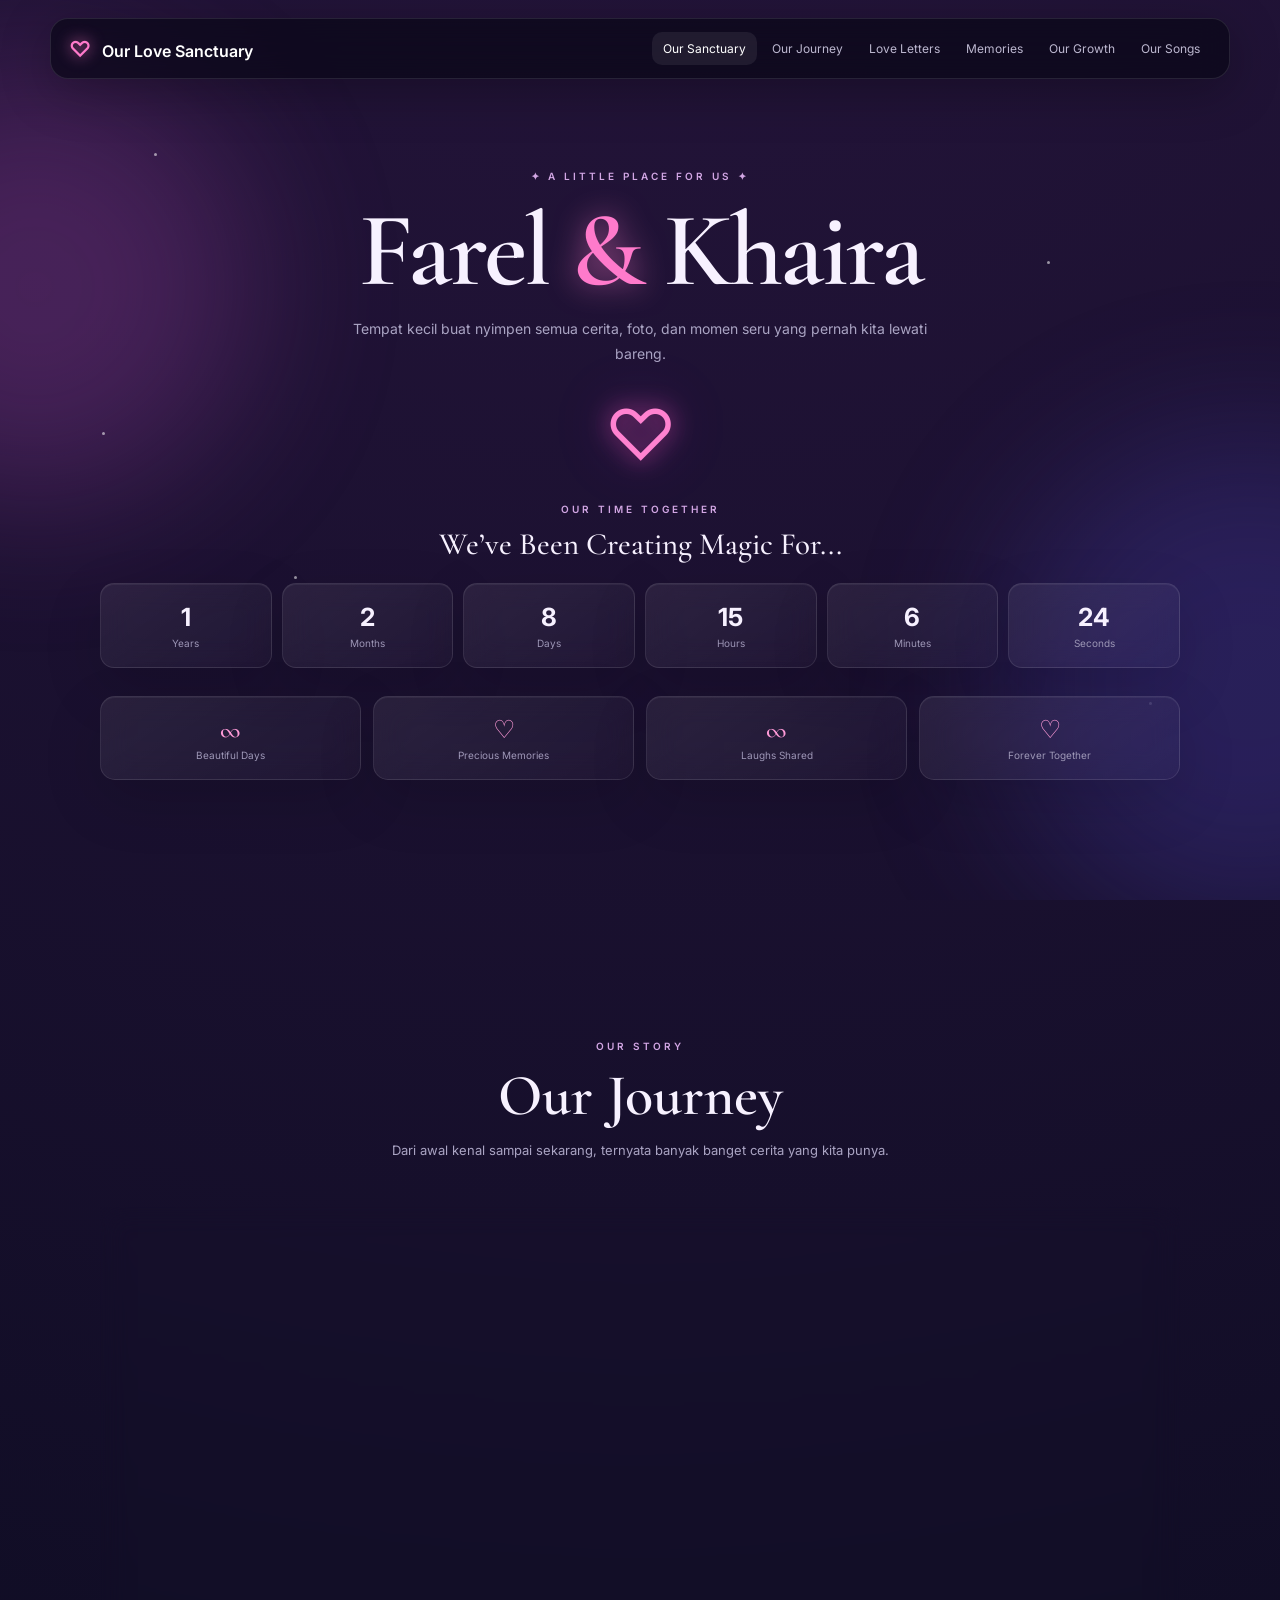
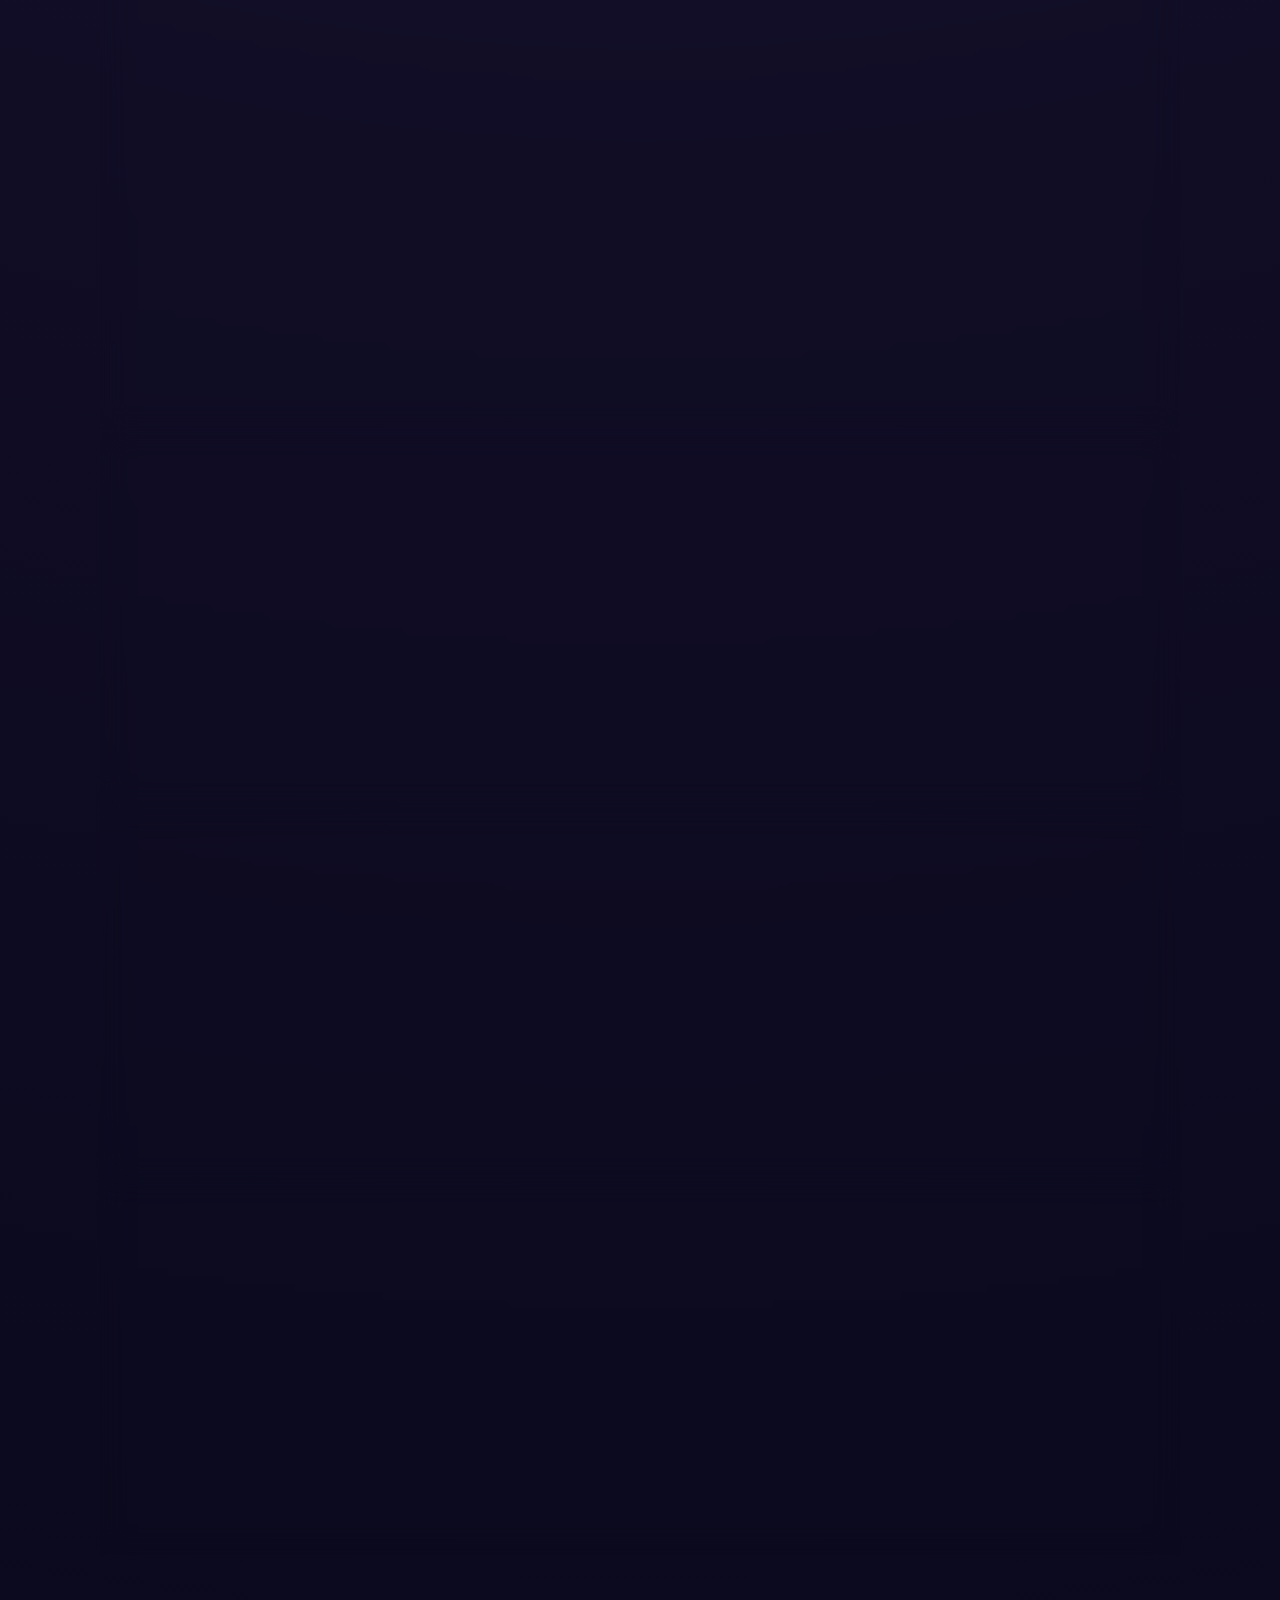
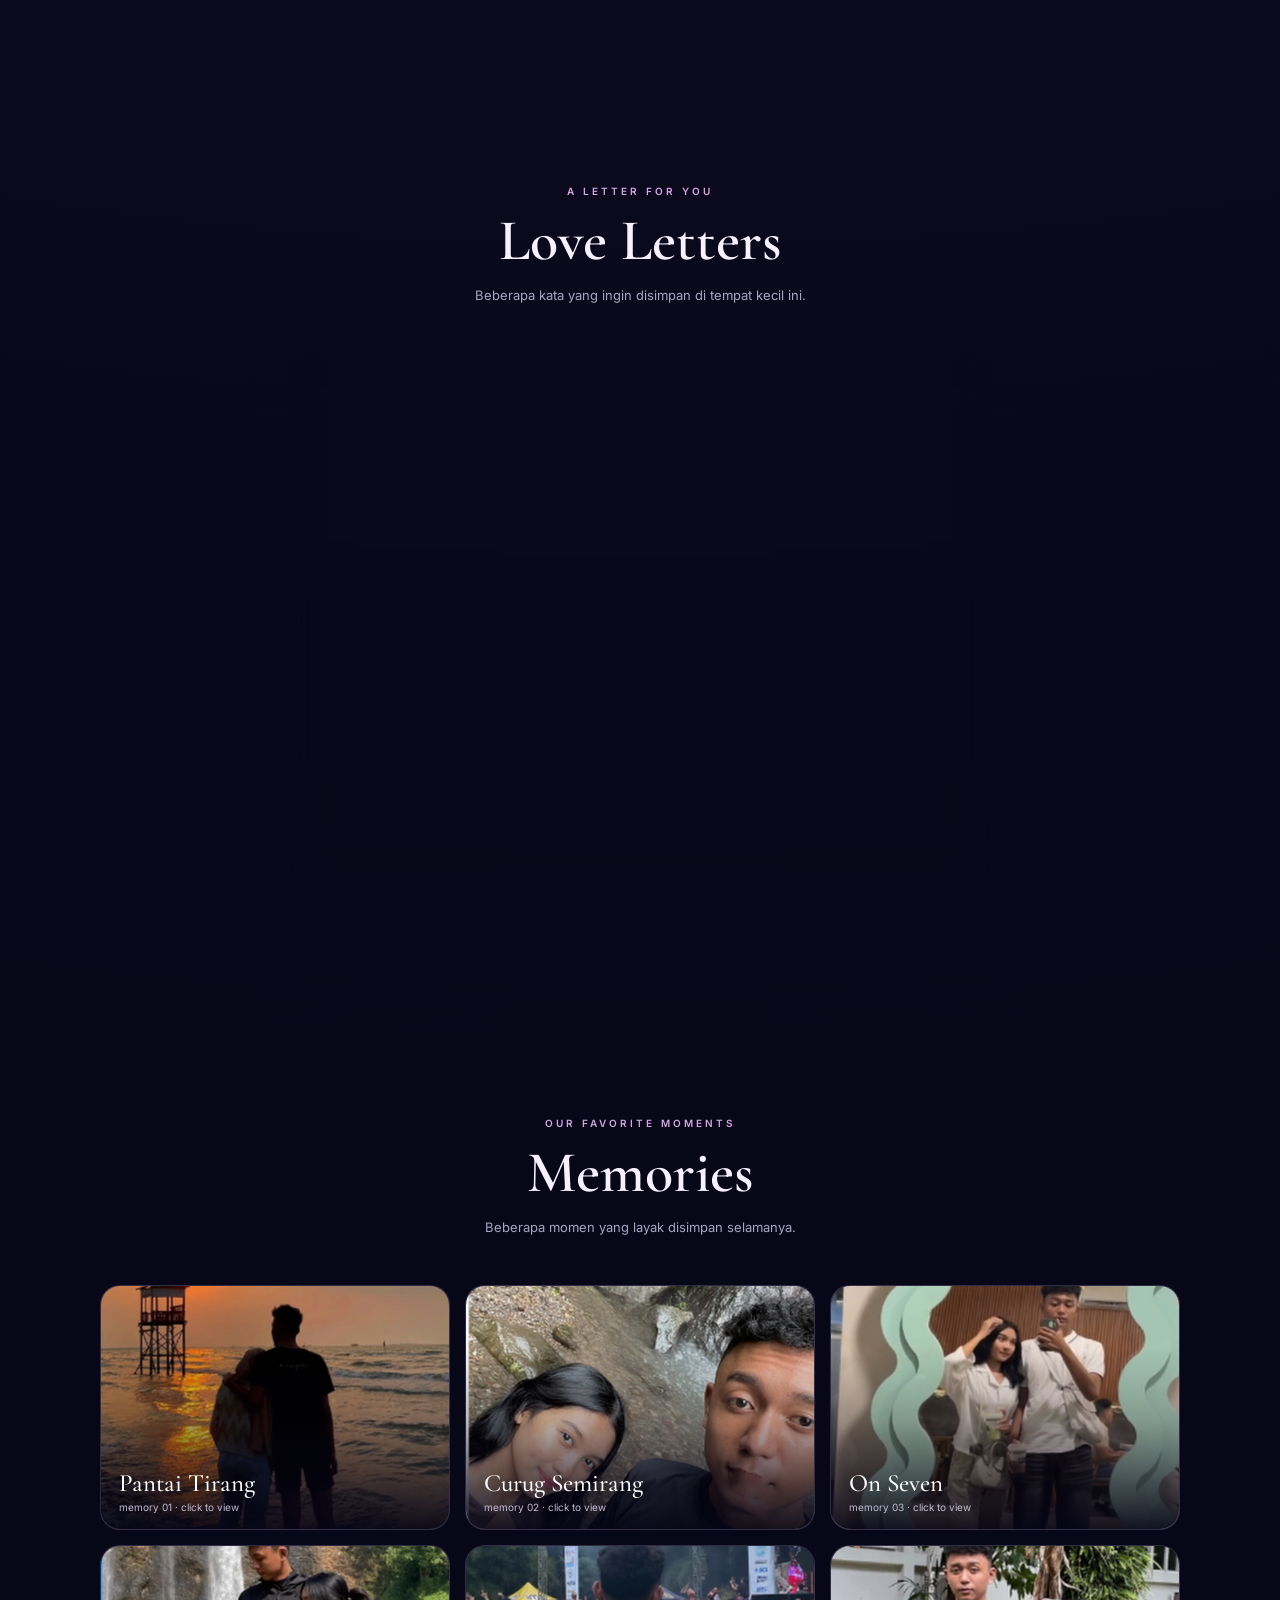
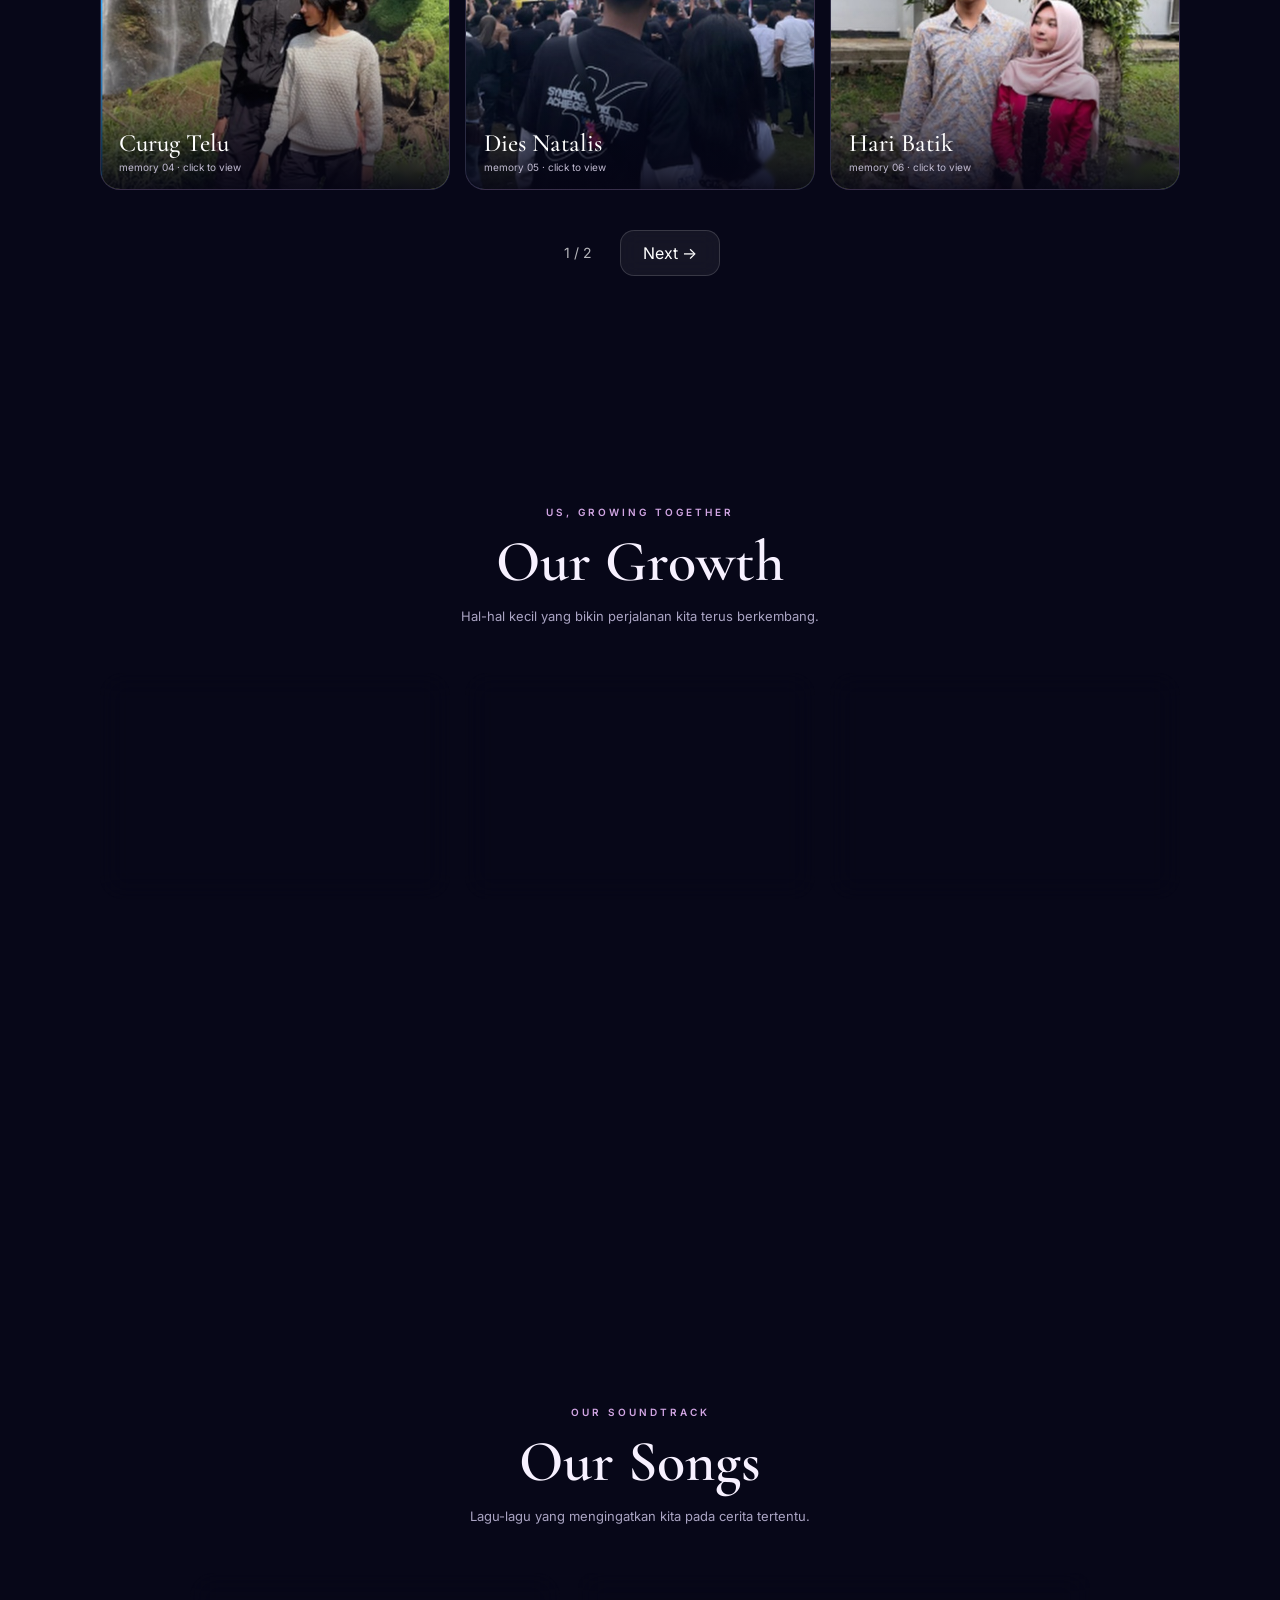
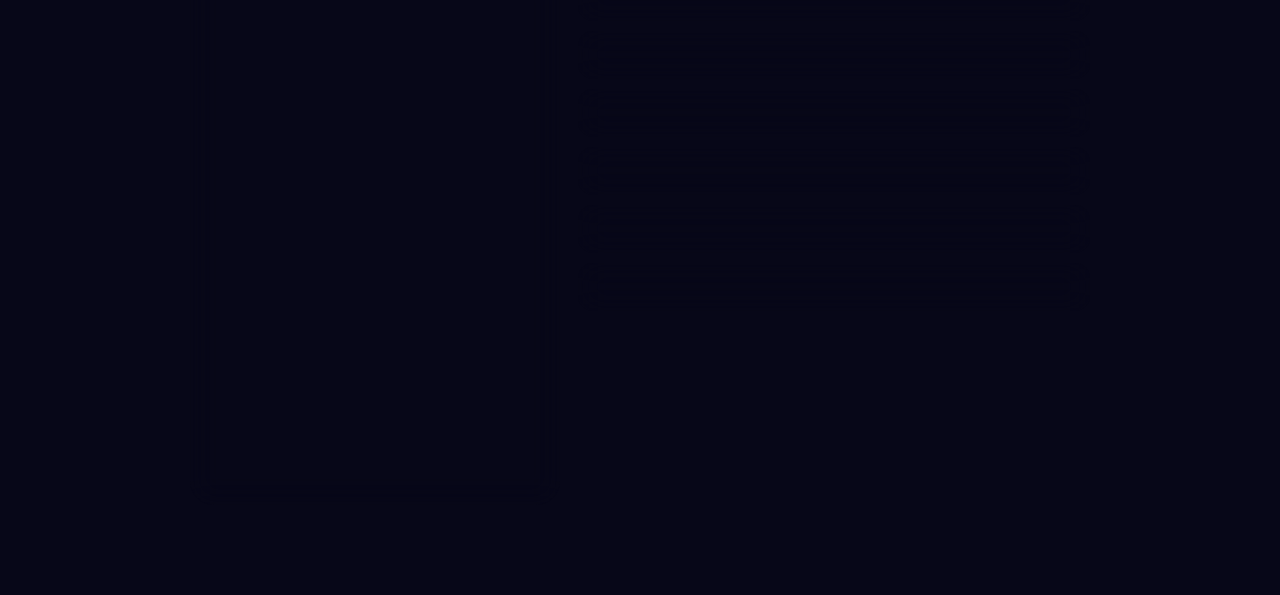
==== commit 67d76c8e: "Update index.html" ====
--- a/index.html
+++ b/index.html
@@ -8,7 +8,6 @@
 
 <link rel="preconnect" href="https://fonts.googleapis.com">
 <link rel="preconnect" href="https://fonts.gstatic.com" crossorigin>
-
 <link href="https://fonts.googleapis.com/css2?family=Cormorant+Garamond:wght@400;500;600;700&family=Inter:wght@400;500;600;700&display=swap" rel="stylesheet">
 
 <link rel="stylesheet" href="style.css">
@@ -24,20 +23,13 @@
   <i></i>
 </div>
 
-
-<!-- =========================
-     NAVBAR
-========================= -->
-
 <header class="nav">
 
   <a href="#home" class="brand">
     <span>♡</span> Our Love Sanctuary
   </a>
 
-  <button class="menu" aria-label="menu">
-    ☰
-  </button>
+  <button class="menu" aria-label="menu">☰</button>
 
   <nav>
     <a href="#home">Our Sanctuary</a>
@@ -53,7 +45,6 @@
 
 <main>
 
-
 <!-- =========================
      HOME
 ========================= -->
@@ -62,22 +53,18 @@
 
   <div class="hero-inner">
 
-    <div class="tiny">
-      ✦ A LITTLE PLACE FOR US ✦
-    </div>
+    <div class="tiny">✦ A LITTLE PLACE FOR US ✦</div>
 
     <h1>
       Farel <em>&amp;</em> Khaira
     </h1>
 
     <p class="lead">
-      Tempat kecil buat nyimpen semua cerita, foto, dan momen seru yang pernah kita lewati bareng.
-    </p>
-
-    <div class="hero-heart">
-      ♡
-    </div>
-
+      Tempat kecil buat nyimpen semua cerita, foto, dan momen seru
+      yang pernah kita lewati bareng.
+    </p>
+
+    <div class="hero-heart">♡</div>
 
     <div class="magic">
 
@@ -123,13 +110,14 @@
 </section>
 
 
+
 <!-- =========================
      OUR JOURNEY
 ========================= -->
 
-<section id="journey" class="page journey-section">
-
-  <div class="heading journey-heading scroll-reveal">
+<section id="journey" class="page">
+
+  <div class="heading journey-heading">
 
     <div class="tiny">
       OUR STORY
@@ -140,8 +128,8 @@
     </h2>
 
     <p>
-      Dari awal sampai sekarang, ada banyak cerita dan momen yang sudah kita lewati.
-      Ini tempat buat menyimpan semuanya.
+      Dari awal kenal sampai sekarang, ternyata banyak banget
+      cerita yang kita punya.
     </p>
 
   </div>
@@ -150,32 +138,27 @@
   <div class="journey-timeline">
 
 
-    <!-- 01 -->
-
-    <article class="journey-item left scroll-reveal">
-
-      <div class="journey-card">
+    <!-- 01 LEFT -->
+
+    <article class="journey-item journey-left">
+
+      <div class="journey-card glass">
 
         <div class="journey-photo">
           <img
             src="The Day We Met.png"
             alt="The Day We Met"
-            loading="lazy"
           >
         </div>
 
-        <div class="journey-content">
-
-          <div class="journey-top">
-
-            <small>
-              OKT 01, 2025
-            </small>
-
-            <span class="journey-heart">
-              ♡
-            </span>
-
+        <div class="journey-info">
+
+          <span class="journey-number">
+            01
+          </span>
+
+          <div class="journey-label">
+            THE BEGINNING
           </div>
 
           <h3>
@@ -183,42 +166,43 @@
           </h3>
 
           <p>
-            Hari pertama bisa ngobrol ngobrol, walaupun masih di depan lab wkwkwkwk.
+            Semua cerita selalu punya satu awal.
+            Ini adalah awal dari perjalanan kita.
           </p>
 
         </div>
 
       </div>
 
+      <div class="journey-dot"></div>
+
     </article>
 
 
-    <!-- 02 -->
-
-    <article class="journey-item right scroll-reveal">
-
-      <div class="journey-card">
+
+    <!-- 02 RIGHT -->
+
+    <article class="journey-item journey-right">
+
+      <div class="journey-dot"></div>
+
+      <div class="journey-card glass">
 
         <div class="journey-photo">
           <img
             src="Our First Adventure.png"
             alt="Our First Adventure"
-            loading="lazy"
           >
         </div>
 
-        <div class="journey-content">
-
-          <div class="journey-top">
-
-            <small>
-              JANUARY 10, 2026
-            </small>
-
-            <span class="journey-heart">
-              ♡
-            </span>
-
+        <div class="journey-info">
+
+          <span class="journey-number">
+            02
+          </span>
+
+          <div class="journey-label">
+            THE ADVENTURE
           </div>
 
           <h3>
@@ -226,8 +210,8 @@
           </h3>
 
           <p>
-            Pertama kali ke curug, bukan cuma ke curug laye tapi ke semirang,
-            langsung le capean ga kuat [noob].
+            Salah satu momen yang membuat perjalanan
+            kita menjadi semakin berkesan.
           </p>
 
         </div>
@@ -237,32 +221,28 @@
     </article>
 
 
-    <!-- 03 -->
-
-    <article class="journey-item left scroll-reveal">
-
-      <div class="journey-card">
+
+    <!-- 03 LEFT -->
+
+    <article class="journey-item journey-left">
+
+      <div class="journey-card glass">
 
         <div class="journey-photo">
           <img
             src="Happy Moment.png"
             alt="Happy Moment"
-            loading="lazy"
           >
         </div>
 
-        <div class="journey-content">
-
-          <div class="journey-top">
-
-            <small>
-              APRIL 04, 2026
-            </small>
-
-            <span class="journey-heart">
-              ♡
-            </span>
-
+        <div class="journey-info">
+
+          <span class="journey-number">
+            03
+          </span>
+
+          <div class="journey-label">
+            HAPPY MOMENT
           </div>
 
           <h3>
@@ -270,43 +250,43 @@
           </h3>
 
           <p>
-            Under a sky full of stars, we chose forever—and every beautiful
-            chapter still waiting for us.
+            Momen sederhana yang akhirnya menjadi
+            salah satu kenangan favorit kita.
           </p>
 
         </div>
 
       </div>
 
+      <div class="journey-dot"></div>
+
     </article>
 
 
-    <!-- 04 -->
-
-    <article class="journey-item right scroll-reveal">
-
-      <div class="journey-card">
+
+    <!-- 04 RIGHT -->
+
+    <article class="journey-item journey-right">
+
+      <div class="journey-dot"></div>
+
+      <div class="journey-card glass">
 
         <div class="journey-photo">
           <img
             src="Ramadhan Moment.png"
             alt="Ramadhan Moment"
-            loading="lazy"
           >
         </div>
 
-        <div class="journey-content">
-
-          <div class="journey-top">
-
-            <small>
-              MARET, 2026
-            </small>
-
-            <span class="journey-heart">
-              ♡
-            </span>
-
+        <div class="journey-info">
+
+          <span class="journey-number">
+            04
+          </span>
+
+          <div class="journey-label">
+            SPECIAL MOMENT
           </div>
 
           <h3>
@@ -314,8 +294,8 @@
           </h3>
 
           <p>
-            Bukber pertama kali, makan nasi goreng di kedai siang malam,
-            kangen jir lah....
+            Salah satu momen spesial yang ikut menjadi
+            bagian dari cerita perjalanan kita.
           </p>
 
         </div>
@@ -325,29 +305,19 @@
     </article>
 
 
-    <!-- GARIS TIMELINE -->
-
-    <div class="journey-line">
-
-      <span></span>
-      <span></span>
-      <span></span>
-      <span></span>
-
-    </div>
-
   </div>
 
 </section>
 
 
-<!-- =========================
-     LOVE LETTERS
+
+<!-- =========================
+     LOVE LETTER
 ========================= -->
 
 <section id="letters" class="page">
 
-  <div class="heading scroll-reveal">
+  <div class="heading">
 
     <div class="tiny">
       A LETTER FOR YOU
@@ -364,7 +334,7 @@
   </div>
 
 
-  <article class="letter glass scroll-reveal">
+  <article class="letter glass">
 
     <div class="seal">
       ♡
@@ -383,18 +353,20 @@
     </p>
 
     <p>
-      Nggak kerasa ya, waktu terus jalan, tapi entah kenapa namamu masih jadi
-      salah satu hal favoritku. Rasanya juga selalu nyaman setiap kali ada kamu.
-    </p>
-
-    <p>
-      Makasih buat semua tawa, obrolan random, momen-momen kecil, sampai
-      hari-hari biasa yang jadi terasa lebih seru karena kita lewatin bareng.
-    </p>
-
-    <p>
-      Kita mungkin nggak tahu bakal sejauh apa cerita ini berjalan, tapi aku
-      senang bisa punya banyak cerita bareng kamu sampai sekarang.
+      Nggak kerasa ya, waktu terus jalan, tapi entah kenapa
+      namamu masih jadi salah satu hal favoritku.
+      Rasanya juga selalu nyaman setiap kali ada kamu.
+    </p>
+
+    <p>
+      Makasih buat semua tawa, obrolan random, momen-momen kecil,
+      sampai hari-hari biasa yang jadi terasa lebih seru karena
+      kita lewatin bareng.
+    </p>
+
+    <p>
+      Kita mungkin nggak tahu bakal sejauh apa cerita ini berjalan,
+      tapi aku senang bisa punya banyak cerita bareng kamu sampai sekarang.
     </p>
 
     <button class="outline" id="readLetter">
@@ -406,13 +378,14 @@
 </section>
 
 
+
 <!-- =========================
      MEMORIES
 ========================= -->
 
 <section id="memories" class="page">
 
-  <div class="heading scroll-reveal">
+  <div class="heading">
 
     <div class="tiny">
       OUR FAVORITE MOMENTS
@@ -432,13 +405,16 @@
   <div class="gallery" id="gallery"></div>
 
 
-  <div class="memory-navigation scroll-reveal">
+  <div class="memory-navigation">
 
     <span class="memory-page-number">
       1 / 2
     </span>
 
-    <a href="memories-2.html" class="memory-nav-btn">
+    <a
+      href="memories-2.html"
+      class="memory-nav-btn"
+    >
       Next →
     </a>
 
@@ -447,13 +423,14 @@
 </section>
 
 
-<!-- =========================
-     GROWTH
+
+<!-- =========================
+     OUR GROWTH
 ========================= -->
 
 <section id="growth" class="page">
 
-  <div class="heading scroll-reveal">
+  <div class="heading">
 
     <div class="tiny">
       US, GROWING TOGETHER
@@ -472,7 +449,7 @@
 
   <div class="growth">
 
-    <article class="glass scroll-reveal">
+    <article class="glass">
 
       <span>♡</span>
 
@@ -489,7 +466,7 @@
     </article>
 
 
-    <article class="glass scroll-reveal">
+    <article class="glass">
 
       <span>✦</span>
 
@@ -506,7 +483,7 @@
     </article>
 
 
-    <article class="glass scroll-reveal">
+    <article class="glass">
 
       <span>∞</span>
 
@@ -527,13 +504,14 @@
 </section>
 
 
-<!-- =========================
-     SONGS
+
+<!-- =========================
+     OUR SONGS
 ========================= -->
 
 <section id="songs" class="page">
 
-  <div class="heading scroll-reveal">
+  <div class="heading">
 
     <div class="tiny">
       OUR SOUNDTRACK
@@ -550,7 +528,8 @@
   </div>
 
 
-  <div class="music scroll-reveal">
+  <div class="music">
+
 
     <div class="player glass">
 
@@ -597,16 +576,19 @@
     </div>
 
 
-    <div class="playlist" id="playlist"></div>
+    <div
+      class="playlist"
+      id="playlist"
+    ></div>
 
   </div>
 
 </section>
 
-
 </main>
 
 
+
 <!-- =========================
      LETTER MODAL
 ========================= -->
@@ -615,7 +597,10 @@
 
   <div class="modal-card">
 
-    <button class="x" data-close>
+    <button
+      class="x"
+      data-close
+    >
       ×
     </button>
 
@@ -632,18 +617,19 @@
     </h2>
 
     <p>
-      Entah kenapa, setelah selama ini, namamu masih jadi salah satu hal
-      favoritku, dan rasanya selalu nyaman saat ada kamu.
-    </p>
-
-    <p>
-      Banyak hal seru yang bisa kita lakukan, tapi momen sederhana bareng kamu
-      selalu jadi favoritku.
-    </p>
-
-    <p>
-      Semoga cerita kita masih panjang, dan masih ada banyak hari indah,
-      tawa, dan cerita baru yang bisa kita simpan di sini.
+      Entah kenapa, setelah selama ini, namamu masih jadi
+      salah satu hal favoritku, dan rasanya selalu nyaman
+      saat ada kamu.
+    </p>
+
+    <p>
+      Banyak hal seru yang bisa kita lakukan, tapi momen
+      sederhana bareng kamu selalu jadi favoritku.
+    </p>
+
+    <p>
+      Semoga cerita kita masih panjang, dan masih ada banyak
+      hari indah, tawa, dan cerita baru yang bisa kita simpan di sini.
     </p>
 
     <span>
@@ -655,71 +641,32 @@
 </div>
 
 
+
 <!-- =========================
      PHOTO MODAL
 ========================= -->
 
-<div class="photo-modal" id="photoModal">
-
-  <button class="x" data-photo-close>
+<div
+  class="photo-modal"
+  id="photoModal"
+>
+
+  <button
+    class="x"
+    data-photo-close
+  >
     ×
   </button>
 
-  <div class="photo-placeholder" id="photoView"></div>
+  <div
+    class="photo-placeholder"
+    id="photoView"
+  ></div>
 
   <p id="photoCaption"></p>
 
 </div>
 
-
-<!-- =========================
-     SCROLL ANIMATION
-========================= -->
-
-<script>
-
-document.addEventListener("DOMContentLoaded", () => {
-
-  const revealElements =
-    document.querySelectorAll(".scroll-reveal");
-
-  const observer = new IntersectionObserver(
-    (entries) => {
-
-      entries.forEach((entry) => {
-
-        if (entry.isIntersecting) {
-
-          entry.target.classList.add("show");
-
-          observer.unobserve(entry.target);
-
-        }
-
-      });
-
-    },
-    {
-      threshold:0.12,
-      rootMargin:"0px 0px -50px 0px"
-    }
-  );
-
-
-  revealElements.forEach((element) => {
-
-    observer.observe(element);
-
-  });
-
-});
-
-</script>
-
-
-<!-- =========================
-     MAIN SCRIPT
-========================= -->
 
 <script src="script.js"></script>
 
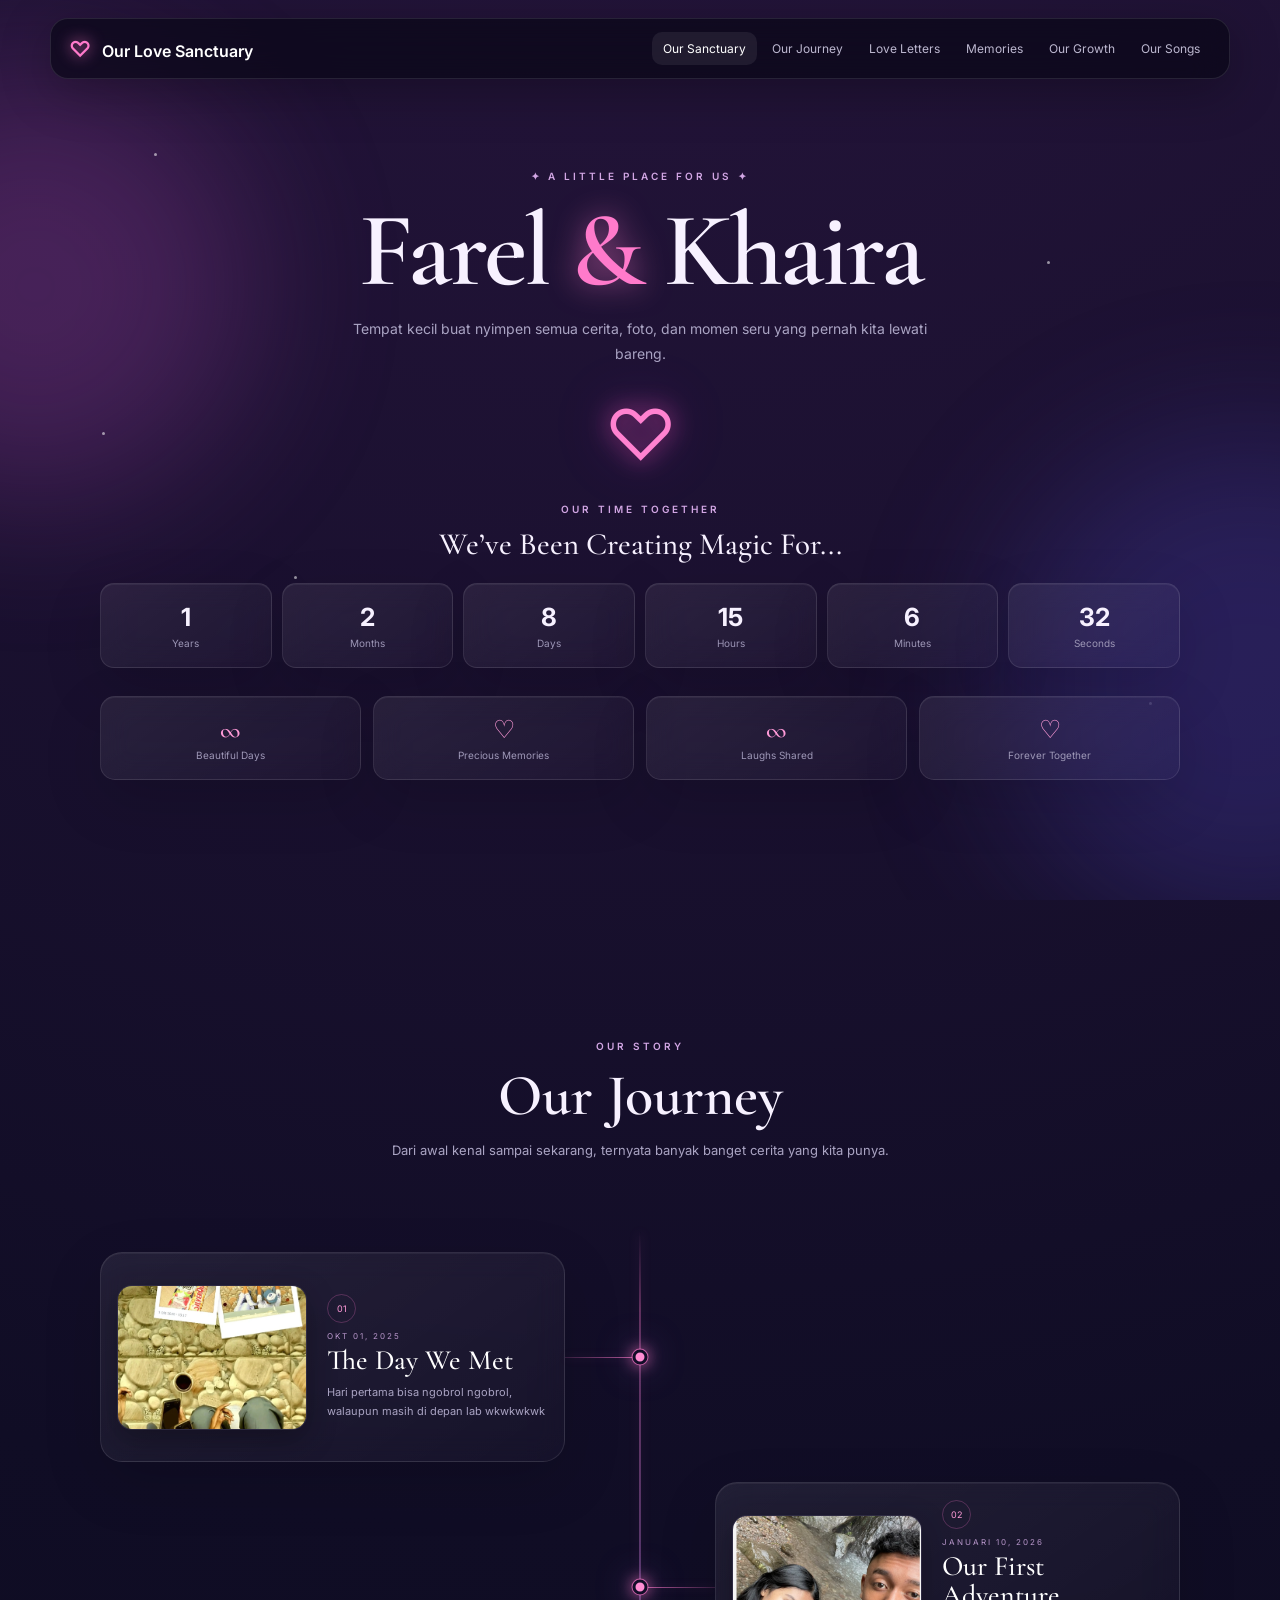
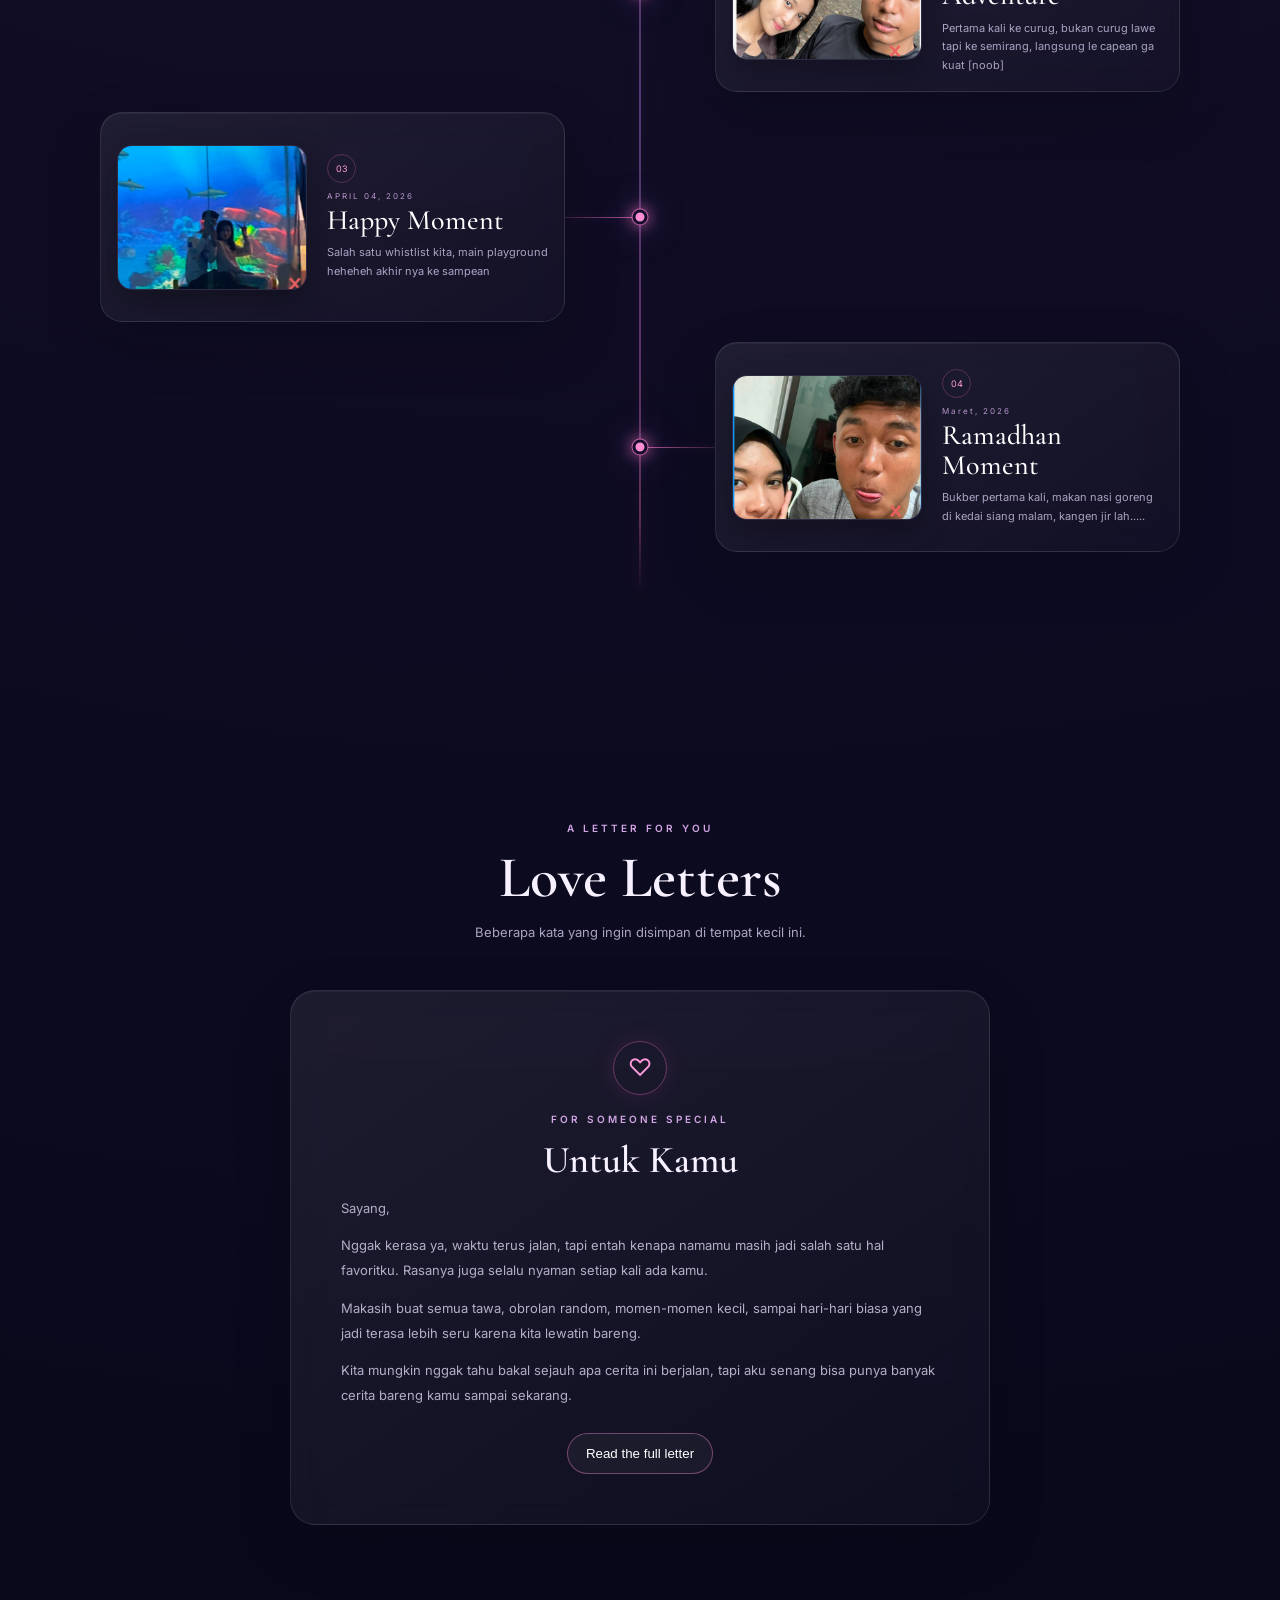
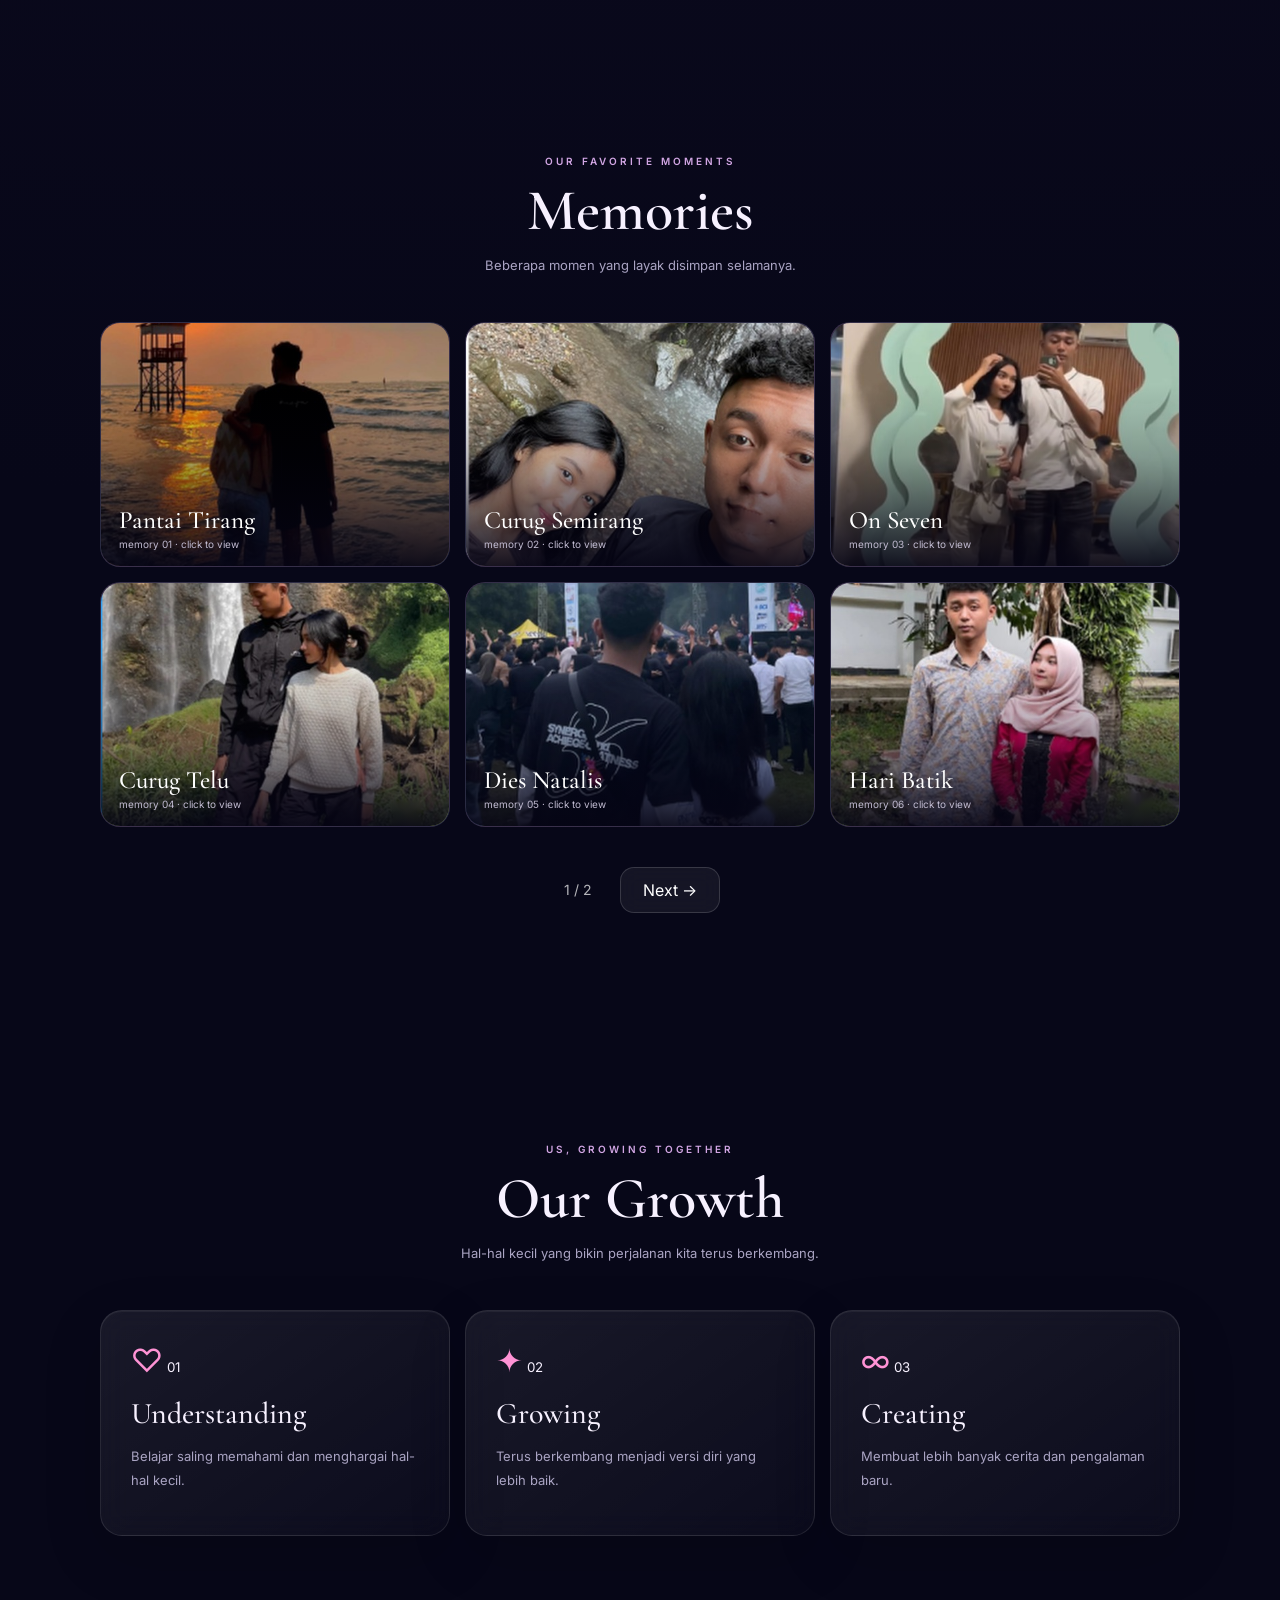
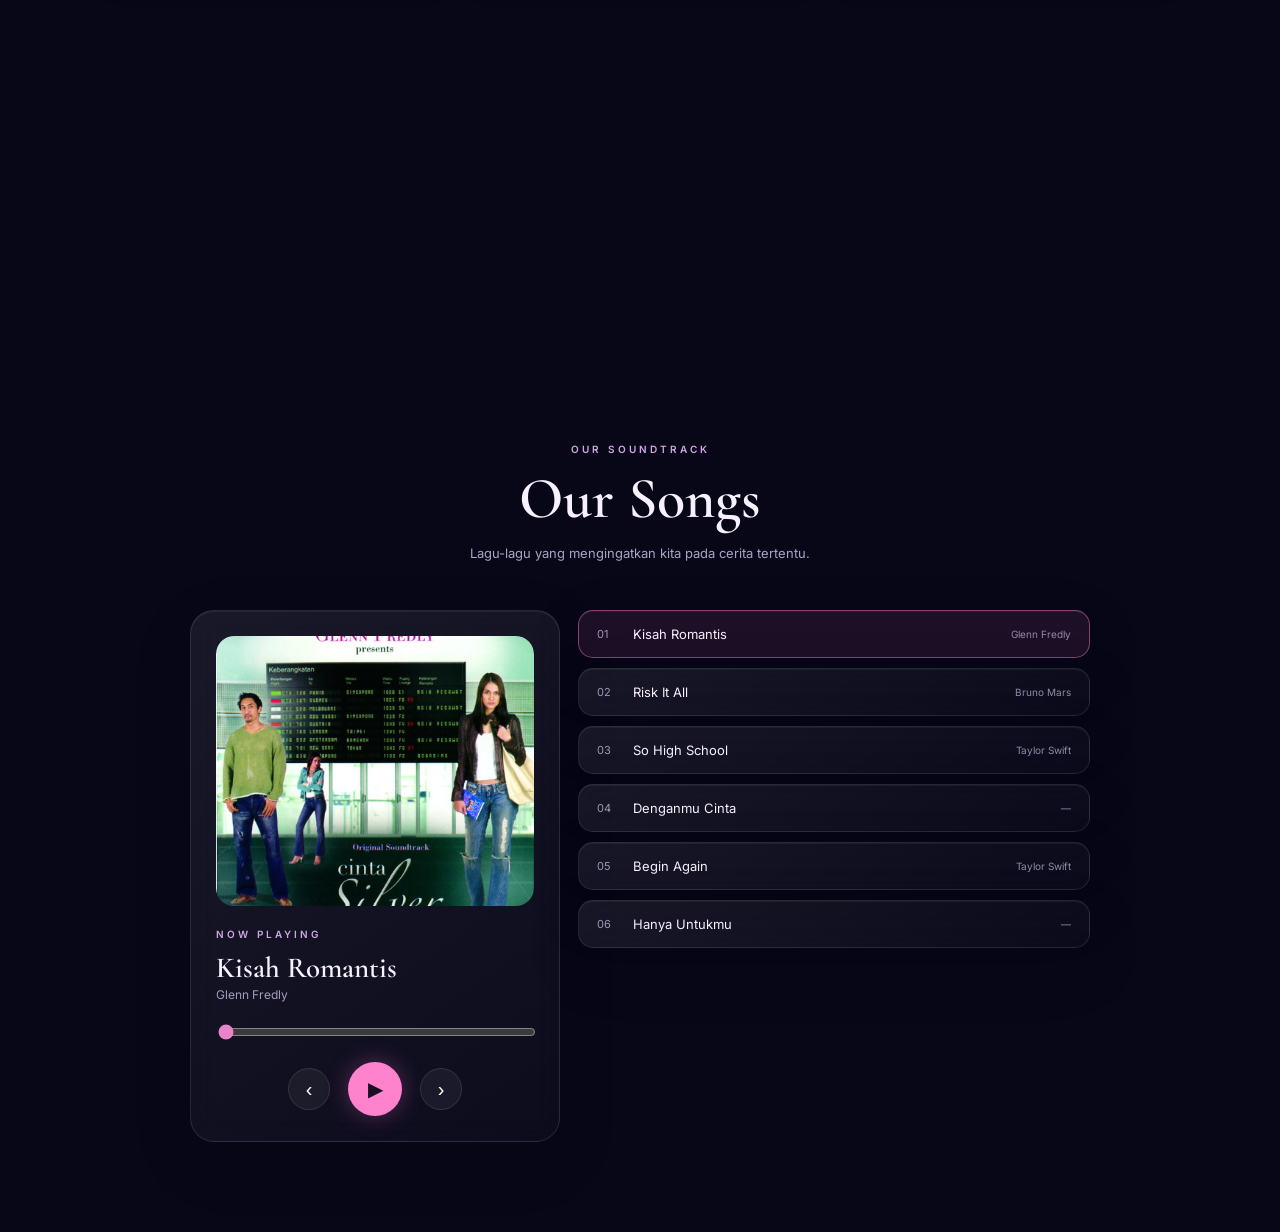
==== commit ef8cbfa7: "Update index.html" ====
--- a/index.html
+++ b/index.html
@@ -158,7 +158,7 @@
           </span>
 
           <div class="journey-label">
-            THE BEGINNING
+            OKT 01, 2025
           </div>
 
           <h3>
@@ -166,8 +166,7 @@
           </h3>
 
           <p>
-            Semua cerita selalu punya satu awal.
-            Ini adalah awal dari perjalanan kita.
+            Hari pertama bisa ngobrol ngobrol, walaupun masih di depan lab wkwkwkwk
           </p>
 
         </div>
@@ -202,7 +201,7 @@
           </span>
 
           <div class="journey-label">
-            THE ADVENTURE
+            JANUARI 10, 2026
           </div>
 
           <h3>
@@ -210,8 +209,7 @@
           </h3>
 
           <p>
-            Salah satu momen yang membuat perjalanan
-            kita menjadi semakin berkesan.
+            Pertama kali ke curug, bukan curug lawe tapi ke semirang, langsung le capean ga kuat [noob]
           </p>
 
         </div>
@@ -242,7 +240,7 @@
           </span>
 
           <div class="journey-label">
-            HAPPY MOMENT
+            APRIL 04, 2026
           </div>
 
           <h3>
@@ -250,8 +248,7 @@
           </h3>
 
           <p>
-            Momen sederhana yang akhirnya menjadi
-            salah satu kenangan favorit kita.
+            Salah satu whistlist kita, main playground heheheh akhir nya ke sampean
           </p>
 
         </div>
@@ -286,7 +283,7 @@
           </span>
 
           <div class="journey-label">
-            SPECIAL MOMENT
+            Maret,  2026
           </div>
 
           <h3>
@@ -294,8 +291,7 @@
           </h3>
 
           <p>
-            Salah satu momen spesial yang ikut menjadi
-            bagian dari cerita perjalanan kita.
+            Bukber pertama kali, makan nasi goreng di kedai siang malam, kangen jir lah.....
           </p>
 
         </div>
--- a/style.css
+++ b/style.css
@@ -7,11 +7,6 @@
   --text:#f7f1ff;
   --muted:#aaa4c3;
 }
-
-
-/* =========================
-   RESET
-========================= */
 
 *{
   box-sizing:border-box;
@@ -117,27 +112,18 @@
   top:18px;
   left:50%;
   transform:translateX(-50%);
-
   width:min(1180px,calc(100% - 32px));
-
   padding:13px 18px;
-
   display:flex;
   align-items:center;
   justify-content:space-between;
   gap:20px;
-
   border:1px solid var(--line);
-
   background:rgba(8,7,22,.68);
   backdrop-filter:blur(18px);
-
   border-radius:18px;
-
   z-index:20;
-
-  box-shadow:
-    0 12px 50px rgba(0,0,0,.28);
+  box-shadow:0 12px 50px rgba(0,0,0,.28);
 }
 
 .brand{
@@ -151,9 +137,7 @@
   color:var(--pink);
   font-size:22px;
   margin-right:7px;
-
-  text-shadow:
-    0 0 15px var(--pink);
+  text-shadow:0 0 15px var(--pink);
 }
 
 nav{
@@ -166,11 +150,8 @@
   color:#bdb8d0;
   text-decoration:none;
   font-size:12px;
-
   padding:9px 11px;
-
   border-radius:10px;
-
   transition:.2s;
 }
 
@@ -182,10 +163,8 @@
 
 .menu{
   display:none;
-
   background:none;
   border:0;
-
   color:white;
   font-size:22px;
 }
@@ -197,11 +176,8 @@
 
 .page{
   width:min(1080px,calc(100% - 40px));
-
   margin:auto;
-
   padding:140px 0 90px;
-
   min-height:100vh;
 }
 
@@ -212,7 +188,6 @@
 
 .hero{
   text-align:center;
-
   display:flex;
   align-items:center;
   justify-content:center;
@@ -225,81 +200,52 @@
 .tiny{
   font-size:10px;
   letter-spacing:3px;
-
   color:#d2a6e4;
-
   font-weight:600;
 }
 
 .hero h1{
-  font:
-    600 clamp(58px,9vw,105px)/.9
-    "Cormorant Garamond",
-    serif;
-
+  font:600 clamp(58px,9vw,105px)/.9 "Cormorant Garamond",serif;
   margin:22px 0 18px;
-
   letter-spacing:-3px;
 }
 
 .hero h1 em{
   color:var(--pink);
   font-style:normal;
-
-  text-shadow:
-    0 0 30px rgba(255,122,203,.65);
+  text-shadow:0 0 30px rgba(255,122,203,.65);
 }
 
 .lead{
   max-width:580px;
-
   margin:0 auto;
-
   color:var(--muted);
-
   line-height:1.8;
-
   font-size:14px;
 }
 
 .hero-heart{
   font-size:70px;
-
   color:#ff82d0;
-
   margin:26px auto;
-
   text-shadow:
     0 0 25px rgba(255,82,190,.8),
     0 0 60px rgba(192,76,255,.35);
-
-  animation:
-    pulse 2.6s ease-in-out infinite;
-}
-
-
-/* =========================
-   COUNTDOWN
-========================= */
+  animation:pulse 2.6s ease-in-out infinite;
+}
 
 .magic{
   margin:20px auto 28px;
 }
 
 .magic h2{
-  font:
-    500 31px
-    "Cormorant Garamond",
-    serif;
-
+  font:500 31px "Cormorant Garamond",serif;
   margin:10px 0 20px;
 }
 
 .countdown{
   display:grid;
-
   grid-template-columns:repeat(6,1fr);
-
   gap:10px;
 }
 
@@ -313,11 +259,8 @@
       rgba(255,255,255,.075),
       rgba(255,255,255,.025)
     );
-
   border:1px solid var(--line);
-
   backdrop-filter:blur(14px);
-
   box-shadow:
     inset 0 1px rgba(255,255,255,.05),
     0 20px 60px rgba(0,0,0,.14);
@@ -325,333 +268,397 @@
 
 .countdown div{
   padding:18px 8px;
-
   border-radius:14px;
 }
 
 .countdown b{
   display:block;
-
   font-size:25px;
 }
 
 .countdown span{
   display:block;
-
   margin-top:5px;
-
   color:#9c96b5;
-
   font-size:10px;
 }
-
-
-/* =========================
-   STATS
-========================= */
 
 .stats{
   display:grid;
-
   grid-template-columns:repeat(4,1fr);
-
   gap:12px;
-
   margin-top:20px;
 }
 
 .stats>div{
   padding:18px;
-
   border-radius:15px;
 }
 
 .stats strong{
   display:block;
-
-  font:
-    500 25px
-    "Cormorant Garamond";
-
+  font:500 25px "Cormorant Garamond";
   color:#ff9bd8;
 }
 
 .stats span{
   display:block;
-
   color:#9e98b7;
-
   font-size:10px;
-
   margin-top:4px;
 }
 
 
 /* =========================
-   HEADINGS
+   SECTION HEADING
 ========================= */
 
 .heading{
   text-align:center;
-
   margin-bottom:45px;
 }
 
 .heading h2{
-  font:
-    600 58px
-    "Cormorant Garamond";
-
+  font:600 58px "Cormorant Garamond";
   margin:8px 0;
 }
 
 .heading p{
   color:var(--muted);
-
   max-width:570px;
-
   margin:auto;
-
   line-height:1.8;
-
   font-size:13px;
 }
 
 
-/* =========================
-   JOURNEY
-========================= */
-
-.timeline{
+/* =========================================================
+   OUR JOURNEY
+   ZIG-ZAG TIMELINE
+========================================================= */
+
+.journey-heading{
+  margin-bottom:70px;
+}
+
+
+/* Container utama */
+
+.journey-timeline{
   position:relative;
-
-  max-width:760px;
-
-  margin:auto;
-}
-
-.timeline:before{
+  width:100%;
+  max-width:1080px;
+  margin:0 auto;
+  padding:10px 0 30px;
+}
+
+
+/* Garis vertikal tengah */
+
+.journey-timeline::before{
   content:"";
-
   position:absolute;
-
-  left:25px;
-  top:8px;
-  bottom:8px;
-
+  top:0;
+  bottom:0;
+  left:50%;
   width:1px;
-
+  transform:translateX(-50%);
   background:
     linear-gradient(
-      var(--pink),
+      to bottom,
+      transparent,
+      rgba(255,122,203,.65) 8%,
+      rgba(198,140,255,.7) 50%,
+      rgba(255,122,203,.65) 92%,
       transparent
     );
-}
-
-.timeline article{
-  display:grid;
-
-  grid-template-columns:52px 1fr;
-
-  gap:25px;
-
-  margin-bottom:28px;
-}
-
-.timeline article>b{
-  width:52px;
-  height:52px;
-
-  display:grid;
-
-  place-items:center;
-
-  border:
-    1px solid
-    rgba(255,122,203,.25);
-
+  box-shadow:
+    0 0 12px rgba(255,122,203,.3);
+}
+
+
+/* Setiap item */
+
+.journey-item{
+  position:relative;
+  width:100%;
+  min-height:230px;
+  display:flex;
+  align-items:center;
+}
+
+
+/* Card */
+
+.journey-card{
+  position:relative;
+  width:calc(50% - 75px);
+  min-height:210px;
+  padding:16px;
+  border-radius:22px;
+  display:flex;
+  align-items:center;
+  gap:20px;
+  overflow:hidden;
+  transition:
+    transform .35s ease,
+    border-color .35s ease,
+    box-shadow .35s ease;
+}
+
+.journey-card:hover{
+  transform:translateY(-5px);
+  border-color:rgba(255,122,203,.38);
+  box-shadow:
+    0 20px 60px rgba(0,0,0,.3),
+    0 0 30px rgba(255,100,200,.08);
+}
+
+
+/* Posisi kiri */
+
+.journey-left{
+  justify-content:flex-start;
+}
+
+.journey-left .journey-card{
+  margin-right:auto;
+}
+
+
+/* Posisi kanan */
+
+.journey-right{
+  justify-content:flex-end;
+}
+
+.journey-right .journey-card{
+  margin-left:auto;
+}
+
+
+/* Garis horizontal */
+
+.journey-left::after,
+.journey-right::after{
+  content:"";
+  position:absolute;
+  top:50%;
+  width:75px;
+  height:1px;
+  background:
+    linear-gradient(
+      90deg,
+      rgba(255,122,203,.15),
+      rgba(255,122,203,.7)
+    );
+  box-shadow:0 0 10px rgba(255,122,203,.25);
+}
+
+
+/* Garis kiri menuju tengah */
+
+.journey-left::after{
+  right:50%;
+}
+
+
+/* Garis kanan menuju tengah */
+
+.journey-right::after{
+  left:50%;
+  background:
+    linear-gradient(
+      90deg,
+      rgba(255,122,203,.7),
+      rgba(255,122,203,.15)
+    );
+}
+
+
+/* Titik timeline */
+
+.journey-dot{
+  position:absolute;
+  left:50%;
+  top:50%;
+  width:15px;
+  height:15px;
+  transform:translate(-50%,-50%);
   border-radius:50%;
-
-  background:#100d27;
-
-  color:#f7a0d9;
-
+  background:#ff8dd3;
+  border:3px solid #120d28;
+  box-shadow:
+    0 0 0 1px rgba(255,122,203,.65),
+    0 0 15px rgba(255,122,203,.9),
+    0 0 35px rgba(198,140,255,.55);
+  z-index:5;
+}
+
+
+/* Foto */
+
+.journey-photo{
+  flex:0 0 190px;
+  width:190px;
+  height:145px;
+  overflow:hidden;
+  border-radius:15px;
+  border:1px solid rgba(255,255,255,.1);
+  background:#16122d;
+  box-shadow:
+    0 10px 30px rgba(0,0,0,.3),
+    inset 0 0 20px rgba(255,100,200,.06);
+}
+
+
+/*
+  Semua foto dipaksa masuk
+  ke ukuran 190 x 145.
+  Jadi walaupun PNG aslinya berbeda,
+  tampilannya tetap seragam.
+*/
+
+.journey-photo img{
+  display:block;
+  width:100%;
+  height:100%;
+  object-fit:cover;
+  object-position:center;
+  transition:transform .5s ease;
+}
+
+.journey-card:hover .journey-photo img{
+  transform:scale(1.05);
+}
+
+
+/* Isi card */
+
+.journey-info{
+  flex:1;
+  min-width:0;
+}
+
+.journey-number{
+  display:inline-flex;
+  align-items:center;
+  justify-content:center;
+  width:29px;
+  height:29px;
+  margin-bottom:8px;
+  border-radius:50%;
+  border:1px solid rgba(255,122,203,.25);
+  color:#ff9bd8;
+  font-size:9px;
+}
+
+.journey-label{
+  font-size:8px;
+  letter-spacing:2px;
+  color:#b897cb;
+  margin-bottom:5px;
+}
+
+.journey-info h3{
+  font:500 28px "Cormorant Garamond";
+  line-height:1.05;
+  margin:5px 0 8px;
+  color:#fff;
+}
+
+.journey-info p{
+  color:var(--muted);
   font-size:11px;
-}
-
-.timeline article div{
-  padding:2px 0;
-}
-
-.timeline small,
-.growth small{
-  font-size:9px;
-
-  letter-spacing:2px;
-
-  color:#b897cb;
-}
-
-.timeline h3{
-  font:
-    500 28px
-    "Cormorant Garamond";
-
-  margin:8px 0;
-}
-
-.timeline p{
-  color:var(--muted);
-
-  font-size:13px;
-
-  line-height:1.8;
-
+  line-height:1.7;
   margin:0;
 }
 
 
-/* =========================
+/* =========================================================
    LOVE LETTER
-========================= */
+========================================================= */
 
 .letter{
   max-width:700px;
-
   margin:auto;
-
   padding:50px;
-
   border-radius:25px;
-
   text-align:center;
 }
 
 .seal{
   width:54px;
   height:54px;
-
   border-radius:50%;
-
   display:grid;
-
   place-items:center;
-
   margin:0 auto 18px;
-
-  border:
-    1px solid
-    rgba(255,122,203,.35);
-
+  border:1px solid rgba(255,122,203,.35);
   color:#ff9bda;
-
   font-size:24px;
-
-  box-shadow:
-    0 0 25px
-    rgba(255,80,190,.12);
+  box-shadow:0 0 25px rgba(255,80,190,.12);
 }
 
 .letter h3{
-  font:
-    600 38px
-    "Cormorant Garamond";
-
+  font:600 38px "Cormorant Garamond";
   margin:12px;
 }
 
 .letter p{
   color:#b4aec8;
-
   line-height:1.9;
-
   font-size:13px;
-
   text-align:left;
 }
 
 .outline{
   margin-top:12px;
-
-  border:
-    1px solid
-    rgba(255,140,210,.4);
-
+  border:1px solid rgba(255,140,210,.4);
   background:rgba(255,255,255,.04);
-
   color:#fff;
-
   border-radius:999px;
-
   padding:12px 18px;
-
   cursor:pointer;
 }
 
 
-/* =========================
+/* =========================================================
    MEMORIES
-========================= */
+========================================================= */
 
 .gallery{
   display:grid;
-
   grid-template-columns:repeat(3,1fr);
-
   gap:15px;
 }
 
 .memory{
   height:245px;
-
   position:relative;
-
   overflow:hidden;
-
   cursor:pointer;
-
-  border:
-    1px solid
-    var(--line);
-
+  border:1px solid var(--line);
   border-radius:20px;
-
-  background:
-    linear-gradient(
-      135deg,
-      #251837,
-      #11132d
-    );
-}
-
-
-/* FOTO MEMENUHI SELURUH KARTU */
+  background:linear-gradient(135deg,#251837,#11132d);
+}
 
 .memory-image{
   position:absolute;
-
   inset:0;
-
   width:100%;
   height:100%;
-
   overflow:hidden;
-
   background:rgba(255,255,255,.04);
-
   z-index:1;
 }
 
 .memory-image img{
   width:100%;
   height:100%;
-
   display:block;
-
   object-fit:cover;
-
   object-position:center;
-
   transition:
     transform .5s ease,
     filter .5s ease;
@@ -659,22 +666,14 @@
 
 .memory:hover .memory-image img{
   transform:scale(1.06);
-
   filter:brightness(1.08);
 }
-
-
-/* OVERLAY GELAP DI BAGIAN BAWAH FOTO */
 
 .memory:before{
   content:"";
-
   position:absolute;
-
   inset:0;
-
   z-index:2;
-
   background:
     linear-gradient(
       to top,
@@ -682,194 +681,125 @@
       rgba(5,4,20,.25) 45%,
       transparent 75%
     );
-
   pointer-events:none;
 }
-
-
-/* ISI JUDUL MEMORIES */
 
 .memory-content{
   position:absolute;
-
   left:18px;
   right:18px;
   bottom:16px;
-
   z-index:3;
 }
 
 .memory-content b{
-  font:
-    500 25px
-    "Cormorant Garamond";
-
+  font:500 25px "Cormorant Garamond";
   color:#fff;
 }
 
 .memory-content span{
   display:block;
-
   color:#c0bad0;
-
   font-size:10px;
-
   margin-top:3px;
 }
-
-
-/* =========================
-   MEMORIES NAVIGATION
-========================= */
 
 .memory-navigation{
   display:flex;
-
   justify-content:center;
   align-items:center;
-
   gap:24px;
-
   margin-top:40px;
 }
 
 .memory-nav-btn{
   display:inline-flex;
-
   align-items:center;
   justify-content:center;
-
   padding:12px 22px;
-
-  border:
-    1px solid
-    rgba(255,255,255,.15);
-
+  border:1px solid rgba(255,255,255,.15);
   border-radius:14px;
-
   color:#fff;
-
   text-decoration:none;
-
-  background:
-    rgba(255,255,255,.06);
-
+  background:rgba(255,255,255,.06);
   backdrop-filter:blur(10px);
-
   transition:.3s ease;
 }
 
 .memory-nav-btn:hover{
   transform:translateY(-2px);
-
-  background:
-    rgba(255,105,180,.15);
-
-  border-color:
-    rgba(255,105,180,.5);
-
-  box-shadow:
-    0 8px 25px
-    rgba(255,105,180,.12);
+  background:rgba(255,105,180,.15);
+  border-color:rgba(255,105,180,.5);
+  box-shadow:0 8px 25px rgba(255,105,180,.12);
 }
 
 .memory-page-number{
-  color:
-    rgba(255,255,255,.7);
-
+  color:rgba(255,255,255,.7);
   font-size:14px;
-
   min-width:35px;
-
   text-align:center;
 }
 
 
-/* =========================
+/* =========================================================
    GROWTH
-========================= */
+========================================================= */
 
 .growth{
   display:grid;
-
   grid-template-columns:repeat(3,1fr);
-
   gap:15px;
 }
 
 .growth article{
   padding:30px;
-
   border-radius:22px;
 }
 
 .growth article>span{
   font-size:32px;
-
   color:#ff93d5;
 }
 
 .growth h3{
-  font:
-    500 30px
-    "Cormorant Garamond";
-
+  font:500 30px "Cormorant Garamond";
   margin:15px 0 7px;
 }
 
 .growth p{
   color:var(--muted);
-
   line-height:1.8;
-
   font-size:13px;
 }
 
 
-/* =========================
+/* =========================================================
    MUSIC
-========================= */
+========================================================= */
 
 .music{
   display:grid;
-
   grid-template-columns:370px 1fr;
-
   gap:18px;
-
   max-width:900px;
-
   margin:auto;
 }
 
 .player{
   border-radius:24px;
-
   padding:25px;
 }
-
-
-/* COVER MUSIK */
 
 .cover{
   width:100%;
-
   height:270px;
-
   overflow:hidden;
-
   position:relative;
-
   display:block;
-
   padding:0 !important;
-
   margin:0 0 22px;
-
   box-sizing:border-box;
-
   border-radius:18px;
-
   background:
     radial-gradient(
       circle at 35% 25%,
@@ -877,167 +807,114 @@
       #4d397c 45%,
       #17152e
     );
-
   box-shadow:
-    inset 0 0 70px
-    rgba(255,100,200,.2);
+    inset 0 0 70px rgba(255,100,200,.2);
 }
 
 .cover img{
   width:100%;
   height:100%;
-
   display:block;
-
   margin:0;
   padding:0;
-
   object-fit:cover;
-
   object-position:center;
-
   border-radius:inherit;
 }
 
 .player h3{
-  font:
-    600 29px
-    "Cormorant Garamond";
-
+  font:600 29px "Cormorant Garamond";
   margin:10px 0 2px;
 }
 
 .player p{
   color:#a49dbb;
-
   font-size:12px;
-
   margin:0 0 20px;
 }
 
 .player input{
   width:100%;
-
   accent-color:#e884ca;
 }
 
 .player-controls{
   display:flex;
-
   justify-content:center;
   align-items:center;
-
   gap:18px;
-
   margin-top:18px;
 }
 
 .player-controls button{
   width:42px;
   height:42px;
-
   border-radius:50%;
-
-  border:
-    1px solid
-    var(--line);
-
-  background:
-    rgba(255,255,255,.05);
-
+  border:1px solid var(--line);
+  background:rgba(255,255,255,.05);
   color:#fff;
-
   font-size:20px;
-
   cursor:pointer;
 }
 
 .player-controls #play{
   width:54px;
   height:54px;
-
   background:#ff83cc;
-
   color:#1b0e22;
-
   border:0;
-
-  box-shadow:
-    0 0 25px
-    rgba(255,100,200,.3);
+  box-shadow:0 0 25px rgba(255,100,200,.3);
 }
 
 .playlist{
   display:flex;
-
   flex-direction:column;
-
   gap:10px;
 }
 
 .playlist-item{
   border-radius:15px;
-
   padding:15px 18px;
-
   display:flex;
-
   align-items:center;
-
   gap:14px;
-
   cursor:pointer;
 }
 
 .playlist-item.active{
-  border-color:
-    rgba(255,130,205,.45);
-
-  background:
-    rgba(255,110,200,.09);
+  border-color:rgba(255,130,205,.45);
+  background:rgba(255,110,200,.09);
 }
 
 .track-num{
   color:#9e97b4;
-
   font-size:11px;
-
   width:22px;
 }
 
 .track-title{
   flex:1;
-
   font-size:13px;
 }
 
 .track-artist{
   color:#928ca8;
-
   font-size:10px;
 }
 
 
-/* =========================
+/* =========================================================
    LOVE LETTER MODAL
-========================= */
+========================================================= */
 
 .modal{
   position:fixed;
-
   inset:0;
-
   z-index:9998;
-
   display:none;
-
   place-items:center;
-
   padding:20px;
-
-  background:
-    rgba(4,3,13,.82);
-
+  background:rgba(4,3,13,.82);
   backdrop-filter:blur(13px);
 }
 
@@ -1047,94 +924,60 @@
 
 .modal-card{
   width:min(620px,100%);
-
   padding:45px;
-
-  border:
-    1px solid
-    var(--line);
-
+  border:1px solid var(--line);
   border-radius:25px;
-
   background:
     linear-gradient(
       145deg,
       rgba(38,27,66,.94),
       rgba(12,10,29,.96)
     );
-
   text-align:center;
-
   position:relative;
-
-  box-shadow:
-    0 30px 100px
-    rgba(0,0,0,.5);
+  box-shadow:0 30px 100px rgba(0,0,0,.5);
 }
 
 .modal-card h2{
-  font:
-    600 46px
-    "Cormorant Garamond";
-
+  font:600 46px "Cormorant Garamond";
   margin:12px;
 }
 
 .modal-card p{
   color:#bdb6cc;
-
   line-height:1.9;
-
   font-size:13px;
-
   text-align:left;
 }
 
 .modal-card>span{
   color:#e697cb;
-
   font-size:11px;
 }
 
 
-/* =========================
-   FOTO FULLSCREEN MODAL
-========================= */
+/* =========================================================
+   PHOTO FULLSCREEN MODAL
+========================================================= */
 
 .photo-modal{
   position:fixed;
-
   inset:0;
-
   z-index:9999;
-
   display:flex;
-
   flex-direction:column;
-
   align-items:center;
   justify-content:center;
-
   width:100%;
   height:100%;
-
   padding:30px;
-
   box-sizing:border-box;
-
-  background:
-    rgba(5,4,18,.94);
-
+  background:rgba(5,4,18,.94);
   backdrop-filter:blur(18px);
-
   -webkit-backdrop-filter:blur(18px);
-
   opacity:0;
-
   visibility:hidden;
-
   pointer-events:none;
-
   transition:
     opacity .3s ease,
     visibility .3s ease;
@@ -1142,248 +985,146 @@
 
 .photo-modal.show{
   opacity:1;
-
   visibility:visible;
-
   pointer-events:auto;
 }
-
-
-/* =========================
-   FOTO FULLSCREEN
-========================= */
 
 .photo-placeholder{
   width:auto !important;
-
   height:auto !important;
-
   max-width:90vw;
-
   max-height:76vh;
-
   display:flex !important;
-
   align-items:center;
   justify-content:center;
-
   padding:0 !important;
-
   margin:0 !important;
-
   background:transparent !important;
-
   border:none !important;
-
   border-radius:0 !important;
-
   box-shadow:none !important;
-
   color:transparent !important;
-
   flex:0 0 auto;
-
-  animation:
-    photoZoom .35s ease;
-}
-
-
-/* HILANGKAN PHOTO PREVIEW */
+  animation:photoZoom .35s ease;
+}
 
 .photo-placeholder::before,
 .photo-placeholder::after{
   content:none !important;
-
   display:none !important;
 }
-
-
-/* FOTO ASLI */
 
 .photo-placeholder img{
   display:block;
-
   width:auto !important;
-
   height:auto !important;
-
   max-width:90vw;
-
   max-height:76vh;
-
   object-fit:contain;
-
   object-position:center;
-
   margin:0 !important;
-
   padding:0 !important;
-
   border:none !important;
-
   border-radius:18px;
-
   box-shadow:
-    0 0 50px
-    rgba(255,105,180,.18),
-
-    0 20px 80px
-    rgba(0,0,0,.55);
-}
-
-
-/* =========================
-   JUDUL FOTO
-========================= */
+    0 0 50px rgba(255,105,180,.18),
+    0 20px 80px rgba(0,0,0,.55);
+}
 
 .photo-modal > p{
   position:static !important;
-
   width:100% !important;
-
   max-width:90vw;
-
   margin:12px 0 0 !important;
-
   padding:0 !important;
-
   color:#fff !important;
-
-  font:
-    500 24px
-    "Cormorant Garamond";
-
+  font:500 24px "Cormorant Garamond";
   line-height:1.2;
-
   letter-spacing:.3px;
-
   text-align:center;
-
   flex:0 0 auto;
-
   z-index:10002;
 }
-
-
-/* =========================
-   CLOSE BUTTON
-========================= */
 
 .x{
   position:absolute;
-
   top:14px;
-
   right:16px;
-
   background:none;
-
   border:0;
-
   color:#bcb5ca;
-
   font-size:27px;
-
   cursor:pointer;
 }
 
 .photo-modal .x{
   position:absolute !important;
-
   top:25px !important;
-
   right:30px !important;
-
   width:45px !important;
-
   height:45px !important;
-
   display:flex !important;
-
   align-items:center;
-
   justify-content:center;
-
   padding:0 !important;
-
-  border:
-    1px solid
-    rgba(255,255,255,.18) !important;
-
+  border:1px solid rgba(255,255,255,.18) !important;
   border-radius:50% !important;
-
-  background:
-    rgba(255,255,255,.08) !important;
-
+  background:rgba(255,255,255,.08) !important;
   color:#fff !important;
-
   font-size:28px !important;
-
   line-height:1;
-
   cursor:pointer;
-
   z-index:10003;
-
   transition:.3s ease;
 }
 
 .photo-modal .x:hover{
   transform:rotate(90deg);
-
-  background:
-    rgba(255,105,180,.18) !important;
-
-  border-color:
-    rgba(255,105,180,.5) !important;
-
-  box-shadow:
-    0 0 25px
-    rgba(255,105,180,.2);
-}
-
-
-/* =========================
+  background:rgba(255,105,180,.18) !important;
+  border-color:rgba(255,105,180,.5) !important;
+  box-shadow:0 0 25px rgba(255,105,180,.2);
+}
+
+
+/* =========================================================
    ANIMATION
-========================= */
+========================================================= */
 
 @keyframes pulse{
-  0%,100%{
+
+  0%,
+  100%{
     transform:scale(1);
   }
 
   50%{
     transform:scale(1.08);
   }
+
 }
 
 @keyframes photoZoom{
+
   from{
     opacity:0;
-
     transform:scale(.92);
   }
 
   to{
     opacity:1;
-
     transform:scale(1);
   }
-}
-
-
-/* =========================
-   BODY LOCK
-========================= */
+
+}
 
 body.modal-open{
   overflow:hidden;
 }
 
 
-/* =========================
+/* =========================================================
    TABLET
-========================= */
+========================================================= */
 
 @media(max-width:800px){
 
@@ -1397,26 +1138,15 @@
 
   nav{
     display:none;
-
     position:absolute;
-
     top:60px;
-
     left:0;
     right:0;
-
     flex-direction:column;
-
     align-items:stretch;
-
     padding:8px;
-
-    border:
-      1px solid
-      var(--line);
-
+    border:1px solid var(--line);
     background:#0c0a1d;
-
     border-radius:15px;
   }
 
@@ -1452,12 +1182,47 @@
   .heading h2{
     font-size:48px;
   }
-}
-
-
-/* =========================
+
+
+  /* JOURNEY TABLET */
+
+  .journey-card{
+    width:calc(50% - 55px);
+  }
+
+  .journey-photo{
+    flex-basis:145px;
+    width:145px;
+    height:125px;
+  }
+
+  .journey-left::after,
+  .journey-right::after{
+    width:55px;
+  }
+
+  .journey-left::after{
+    right:50%;
+  }
+
+  .journey-right::after{
+    left:50%;
+  }
+
+  .journey-info h3{
+    font-size:24px;
+  }
+
+  .journey-info p{
+    font-size:10px;
+  }
+
+}
+
+
+/* =========================================================
    MOBILE
-========================= */
+========================================================= */
 
 @media(max-width:700px){
 
@@ -1475,47 +1240,119 @@
 
   .photo-placeholder{
     max-width:94vw;
-
     max-height:74vh;
   }
 
   .photo-placeholder img{
     max-width:94vw;
-
     max-height:74vh;
-
     border-radius:14px;
   }
 
   .photo-modal > p{
     max-width:94vw;
-
     margin-top:8px !important;
-
     font-size:19px !important;
   }
 
   .photo-modal .x{
     top:18px !important;
-
     right:18px !important;
-
     width:40px !important;
-
     height:40px !important;
-
     font-size:24px !important;
   }
-}
-
+
+
+  /* JOURNEY MOBILE */
+
+  .journey-heading{
+    margin-bottom:45px;
+  }
+
+  /*
+    Di HP garis tetap berada di tengah
+    agar konsep zig-zag masih terasa.
+  */
+
+  .journey-timeline{
+    padding:5px 0 20px;
+  }
+
+  .journey-item{
+    min-height:185px;
+  }
+
+  .journey-card{
+    width:calc(50% - 38px);
+    min-height:160px;
+    padding:10px;
+    gap:10px;
+    flex-direction:column;
+    align-items:stretch;
+  }
+
+  .journey-photo{
+    flex:0 0 auto;
+    width:100%;
+    height:105px;
+    border-radius:12px;
+  }
+
+  .journey-info{
+    text-align:left;
+  }
+
+  .journey-number{
+    display:none;
+  }
+
+  .journey-label{
+    font-size:6px;
+    letter-spacing:1.5px;
+    margin-bottom:3px;
+  }
+
+  .journey-info h3{
+    font-size:21px;
+    margin:3px 0 5px;
+  }
+
+  .journey-info p{
+    font-size:8px;
+    line-height:1.5;
+  }
+
+  .journey-left::after,
+  .journey-right::after{
+    width:38px;
+  }
+
+  .journey-left::after{
+    right:50%;
+  }
+
+  .journey-right::after{
+    left:50%;
+  }
+
+  .journey-dot{
+    width:12px;
+    height:12px;
+    border-width:2px;
+  }
+
+}
+
+
+/* =========================================================
+   SMALL MOBILE
+========================================================= */
 
 @media(max-width:500px){
 
   .page{
-    width:min(
-      calc(100% - 24px),
-      1080px
-    );
+    width:min(calc(100% - 24px),1080px);
   }
 
   .hero h1{
@@ -1556,13 +1393,11 @@
 
   .memory-navigation{
     gap:14px;
-
     margin-top:30px;
   }
 
   .memory-nav-btn{
     padding:10px 17px;
-
     font-size:12px;
   }
 
@@ -1572,26 +1407,62 @@
 
   .photo-modal > p{
     font-size:18px !important;
-
     margin-top:7px !important;
   }
 
   .photo-placeholder{
     max-width:92vw;
-
     max-height:70vh;
   }
 
   .photo-placeholder img{
     max-width:92vw;
-
     max-height:70vh;
   }
-}
-/* =========================================
+
+
+  /* JOURNEY SMALL MOBILE */
+
+  .journey-item{
+    min-height:175px;
+  }
+
+  .journey-card{
+    width:calc(50% - 31px);
+    min-height:150px;
+    padding:8px;
+    gap:7px;
+    border-radius:15px;
+  }
+
+  .journey-photo{
+    height:85px;
+    border-radius:9px;
+  }
+
+  .journey-info h3{
+    font-size:18px;
+  }
+
+  .journey-info p{
+    font-size:7px;
+  }
+
+  .journey-label{
+    font-size:5px;
+  }
+
+  .journey-left::after,
+  .journey-right::after{
+    width:31px;
+  }
+
+}
+
+
+/* =========================================================
    SCROLL REVEAL ANIMATION
-   Desktop + Mobile
-========================================= */
+========================================================= */
 
 .scroll-reveal{
   opacity:0;
@@ -1606,11 +1477,6 @@
   transform:translateY(0);
 }
 
-
-/* =========================================
-   SECTION HEADING
-========================================= */
-
 .heading.scroll-reveal{
   transform:translateY(35px);
 }
@@ -1618,11 +1484,6 @@
 .heading.scroll-reveal.show{
   transform:translateY(0);
 }
-
-
-/* =========================================
-   MEMORY CARDS
-========================================= */
 
 .memory.scroll-reveal{
   transform:translateY(35px) scale(.97);
@@ -1636,9 +1497,6 @@
   transform:translateY(0) scale(1);
 }
 
-
-/* Memory muncul satu per satu */
-
 .memory:nth-child(1){
   transition-delay:.05s;
 }
@@ -1662,11 +1520,6 @@
 .memory:nth-child(6){
   transition-delay:.40s;
 }
-
-
-/* =========================================
-   GLASS / CARD
-========================================= */
 
 .glass.scroll-reveal,
 .timeline article.scroll-reveal,
@@ -1683,11 +1536,6 @@
   transform:translateY(0);
 }
 
-
-/* =========================================
-   GROWTH CARDS STAGGER
-========================================= */
-
 .growth article:nth-child(1){
   transition-delay:.05s;
 }
@@ -1701,12 +1549,7 @@
 }
 
 
-/* =========================================
-   MOBILE
-   Animasi dibuat lebih ringan
-========================================= */
-
-@media (max-width:700px){
+@media(max-width:700px){
 
   .scroll-reveal{
     transform:translateY(25px);
@@ -1715,9 +1558,6 @@
       transform .65s cubic-bezier(.22,1,.36,1);
   }
 
-
-  /* Heading */
-
   .heading.scroll-reveal{
     transform:translateY(20px);
   }
@@ -1725,9 +1565,6 @@
   .heading.scroll-reveal.show{
     transform:translateY(0);
   }
-
-
-  /* Memory */
 
   .memory.scroll-reveal{
     transform:translateY(25px) scale(.985);
@@ -1740,9 +1577,6 @@
     transform:translateY(0) scale(1);
   }
 
-
-  /* Card lainnya */
-
   .glass.scroll-reveal,
   .timeline article.scroll-reveal,
   .growth article.scroll-reveal,
@@ -1760,13 +1594,7 @@
 }
 
 
-/* =========================================
-   ACCESSIBILITY
-   Jika perangkat meminta reduced motion,
-   animasi dimatikan
-========================================= */
-
-@media (prefers-reduced-motion:reduce){
+@media(prefers-reduced-motion:reduce){
 
   .scroll-reveal,
   .memory.scroll-reveal,
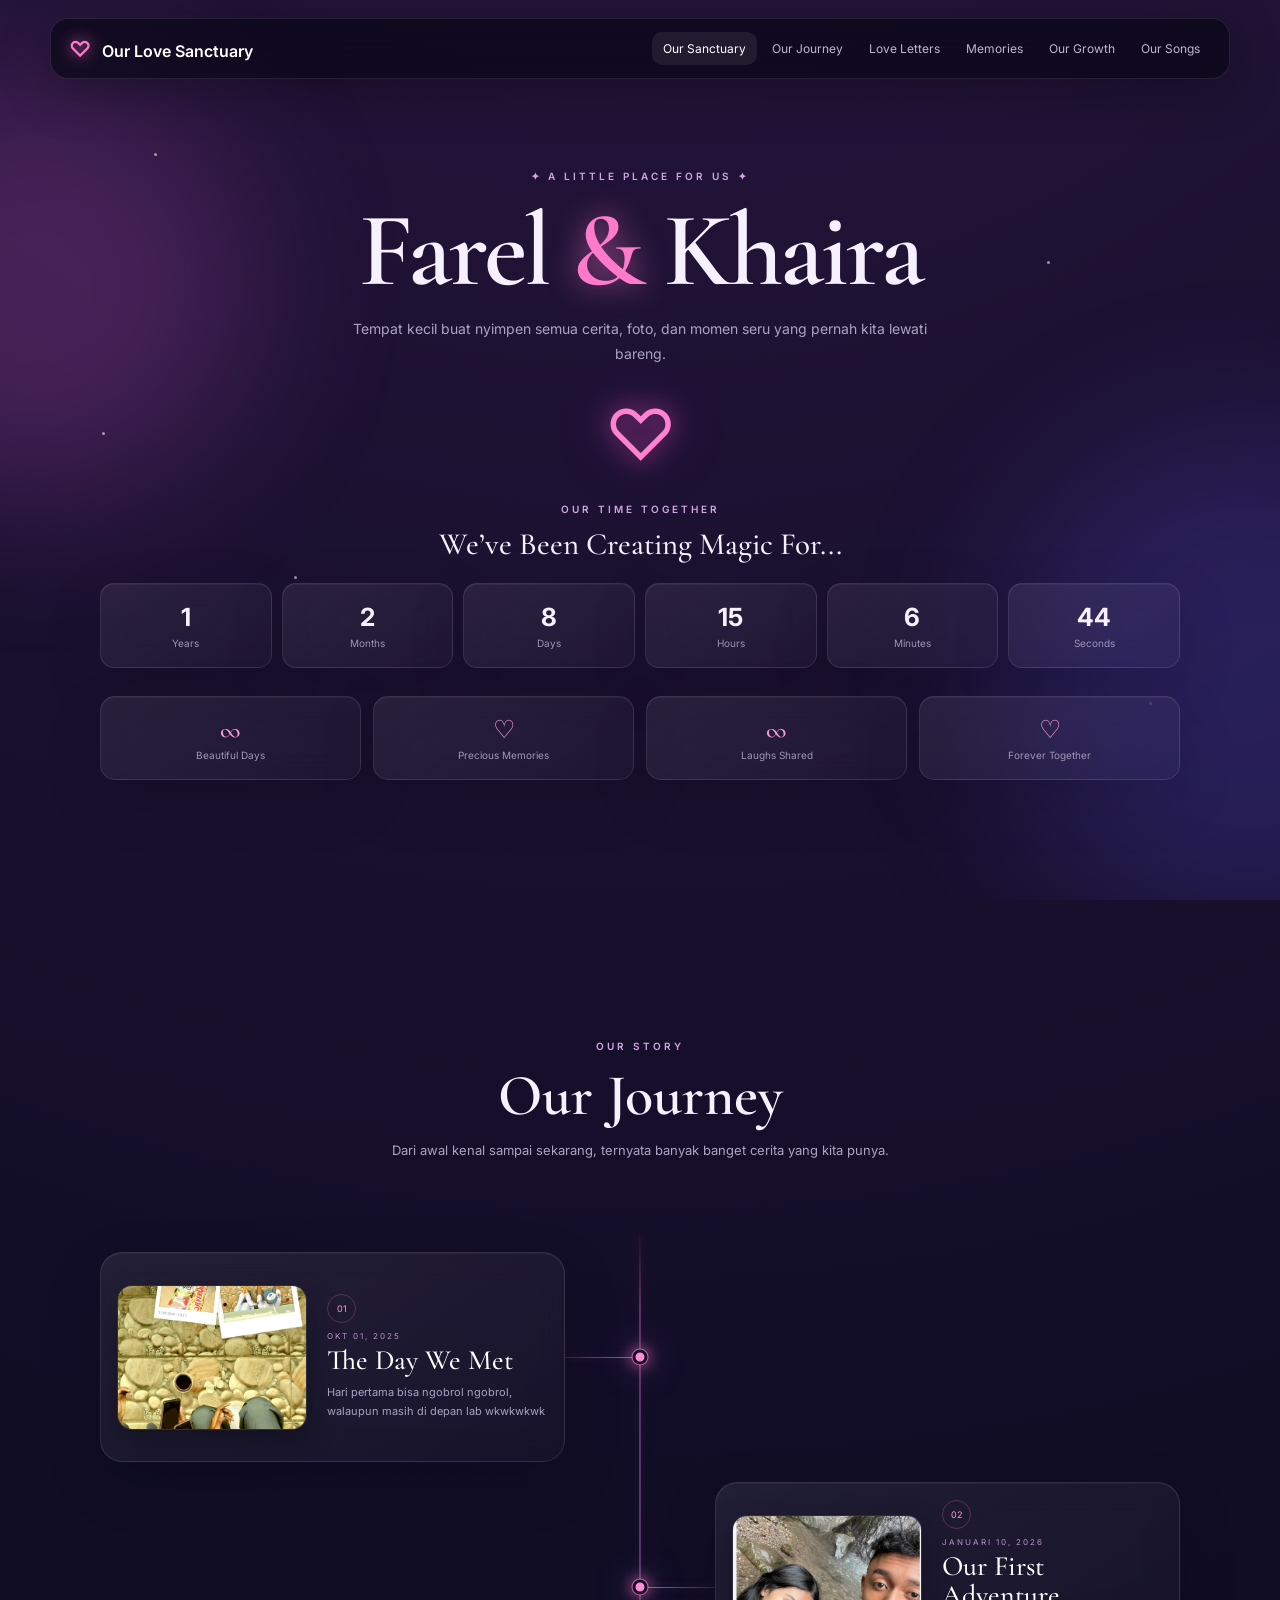
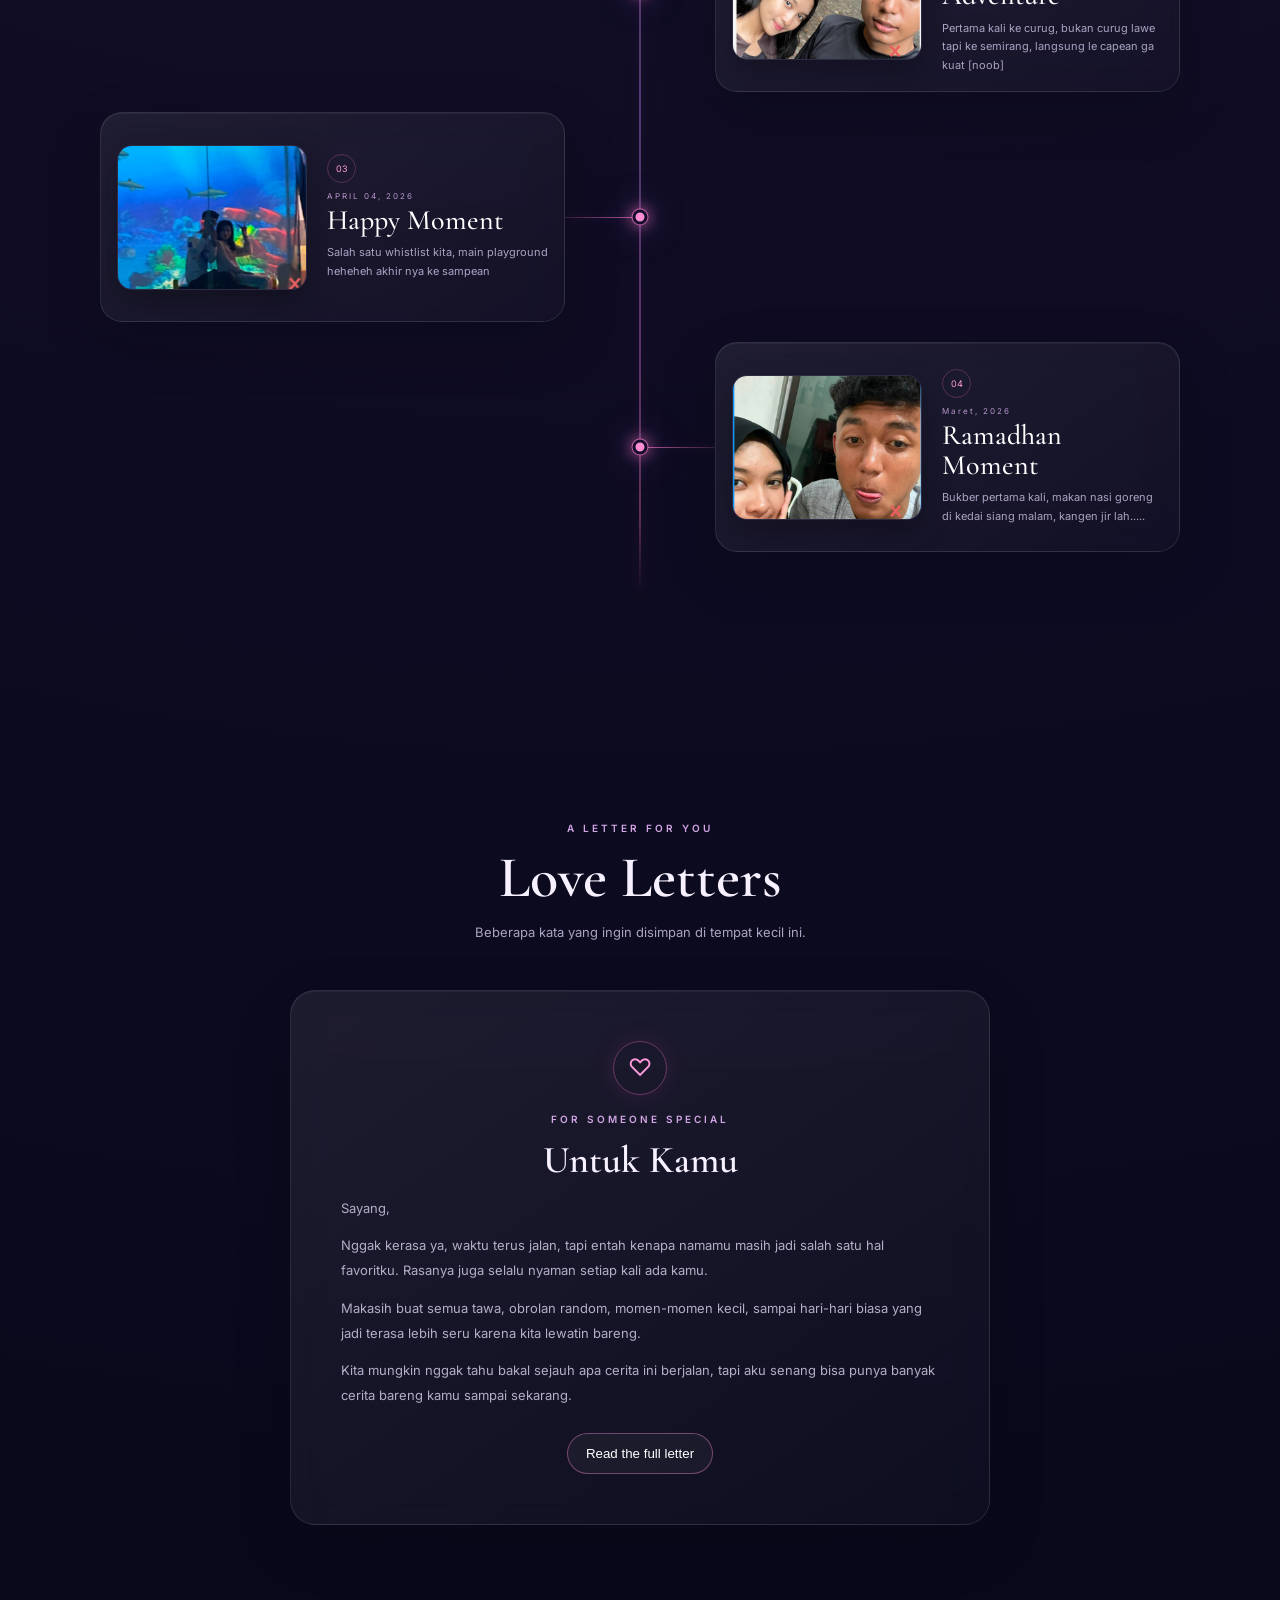
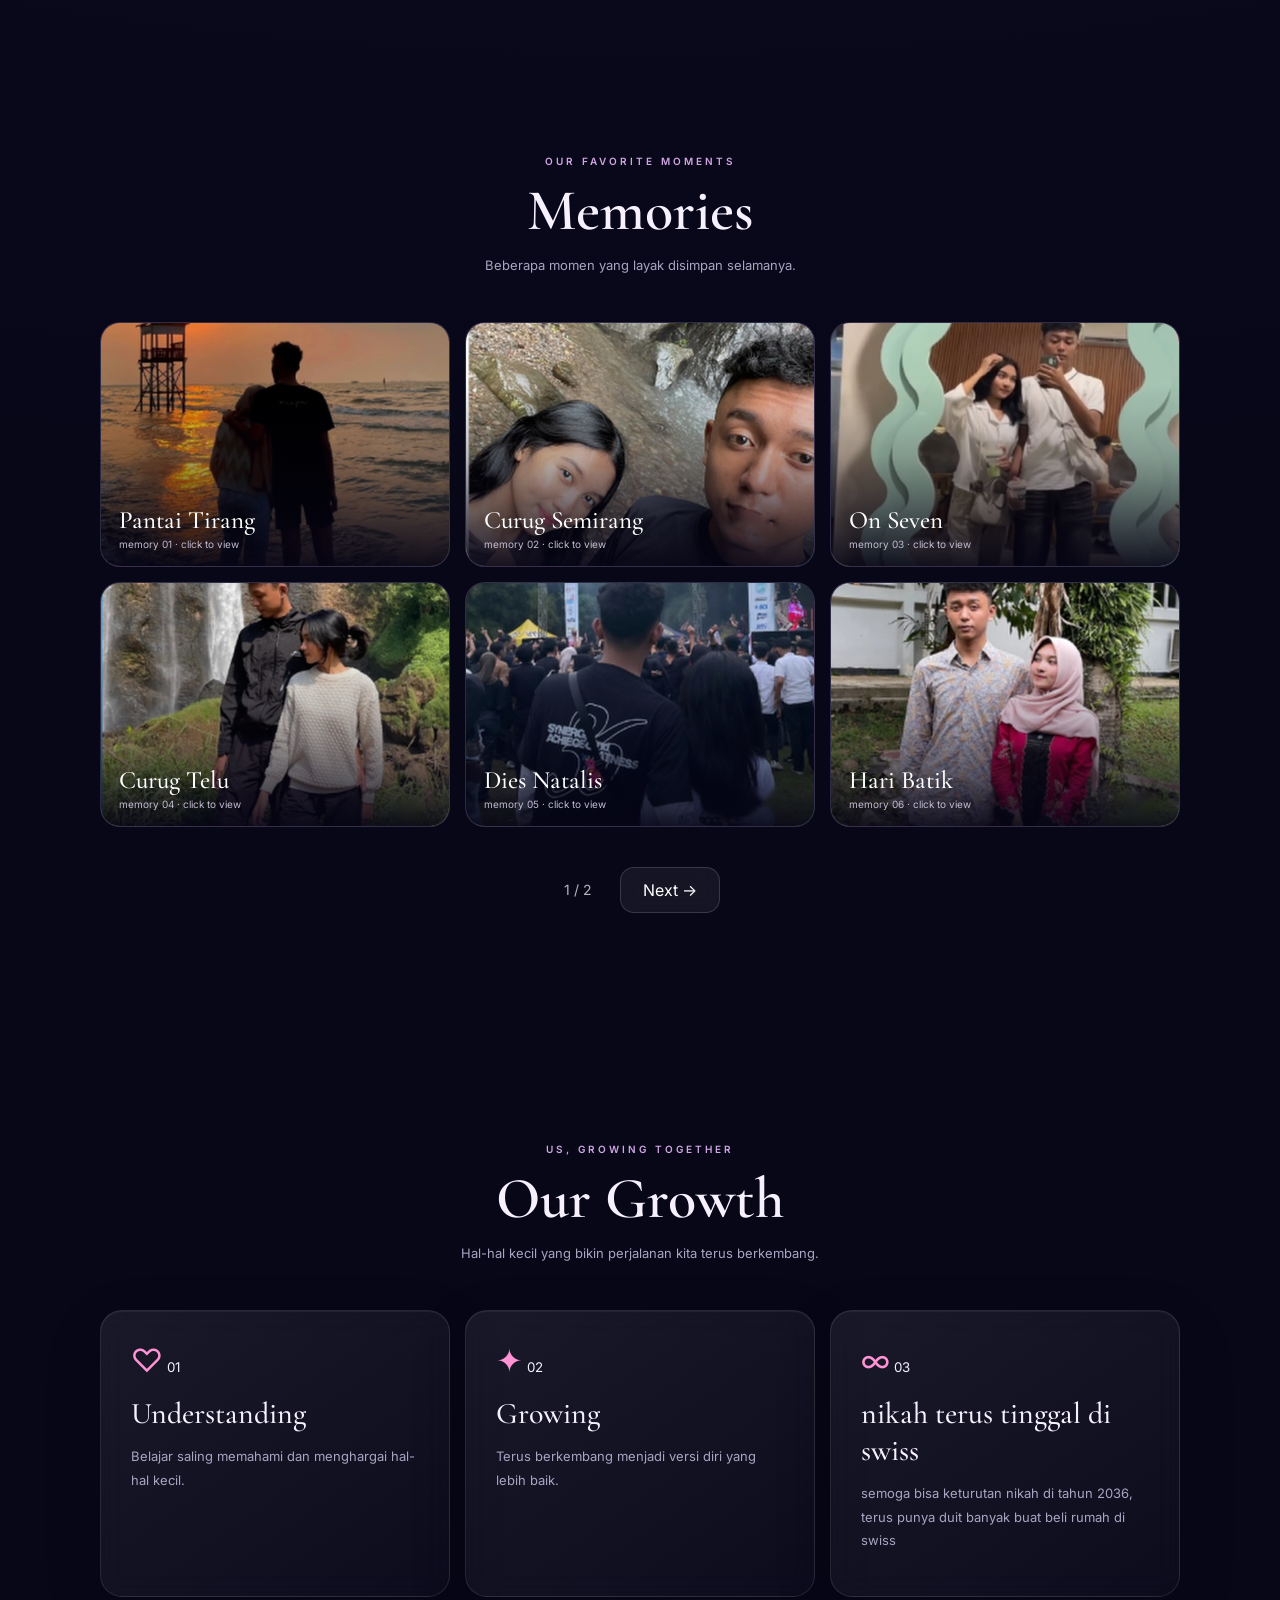
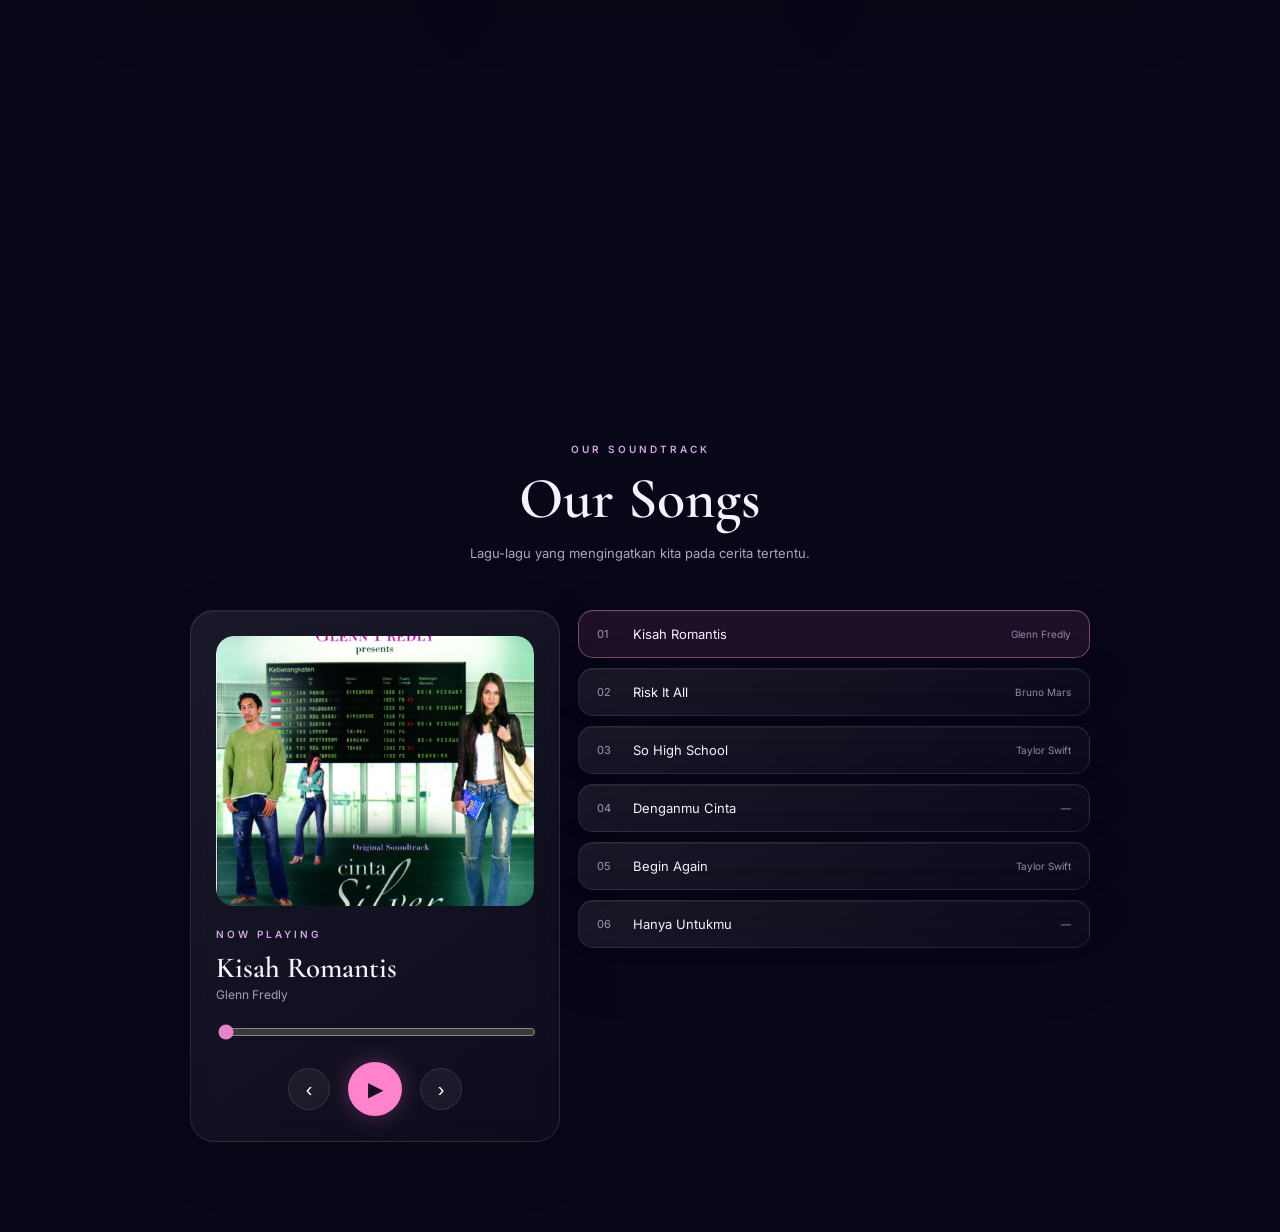
==== commit 3e1fcc2d: "Update index.html" ====
--- a/index.html
+++ b/index.html
@@ -486,11 +486,11 @@
       <small>03</small>
 
       <h3>
-        Creating
+        nikah terus tinggal di swiss
       </h3>
 
       <p>
-        Membuat lebih banyak cerita dan pengalaman baru.
+        semoga bisa keturutan nikah di tahun 2036, terus punya duit banyak buat beli rumah di swiss
       </p>
 
     </article>
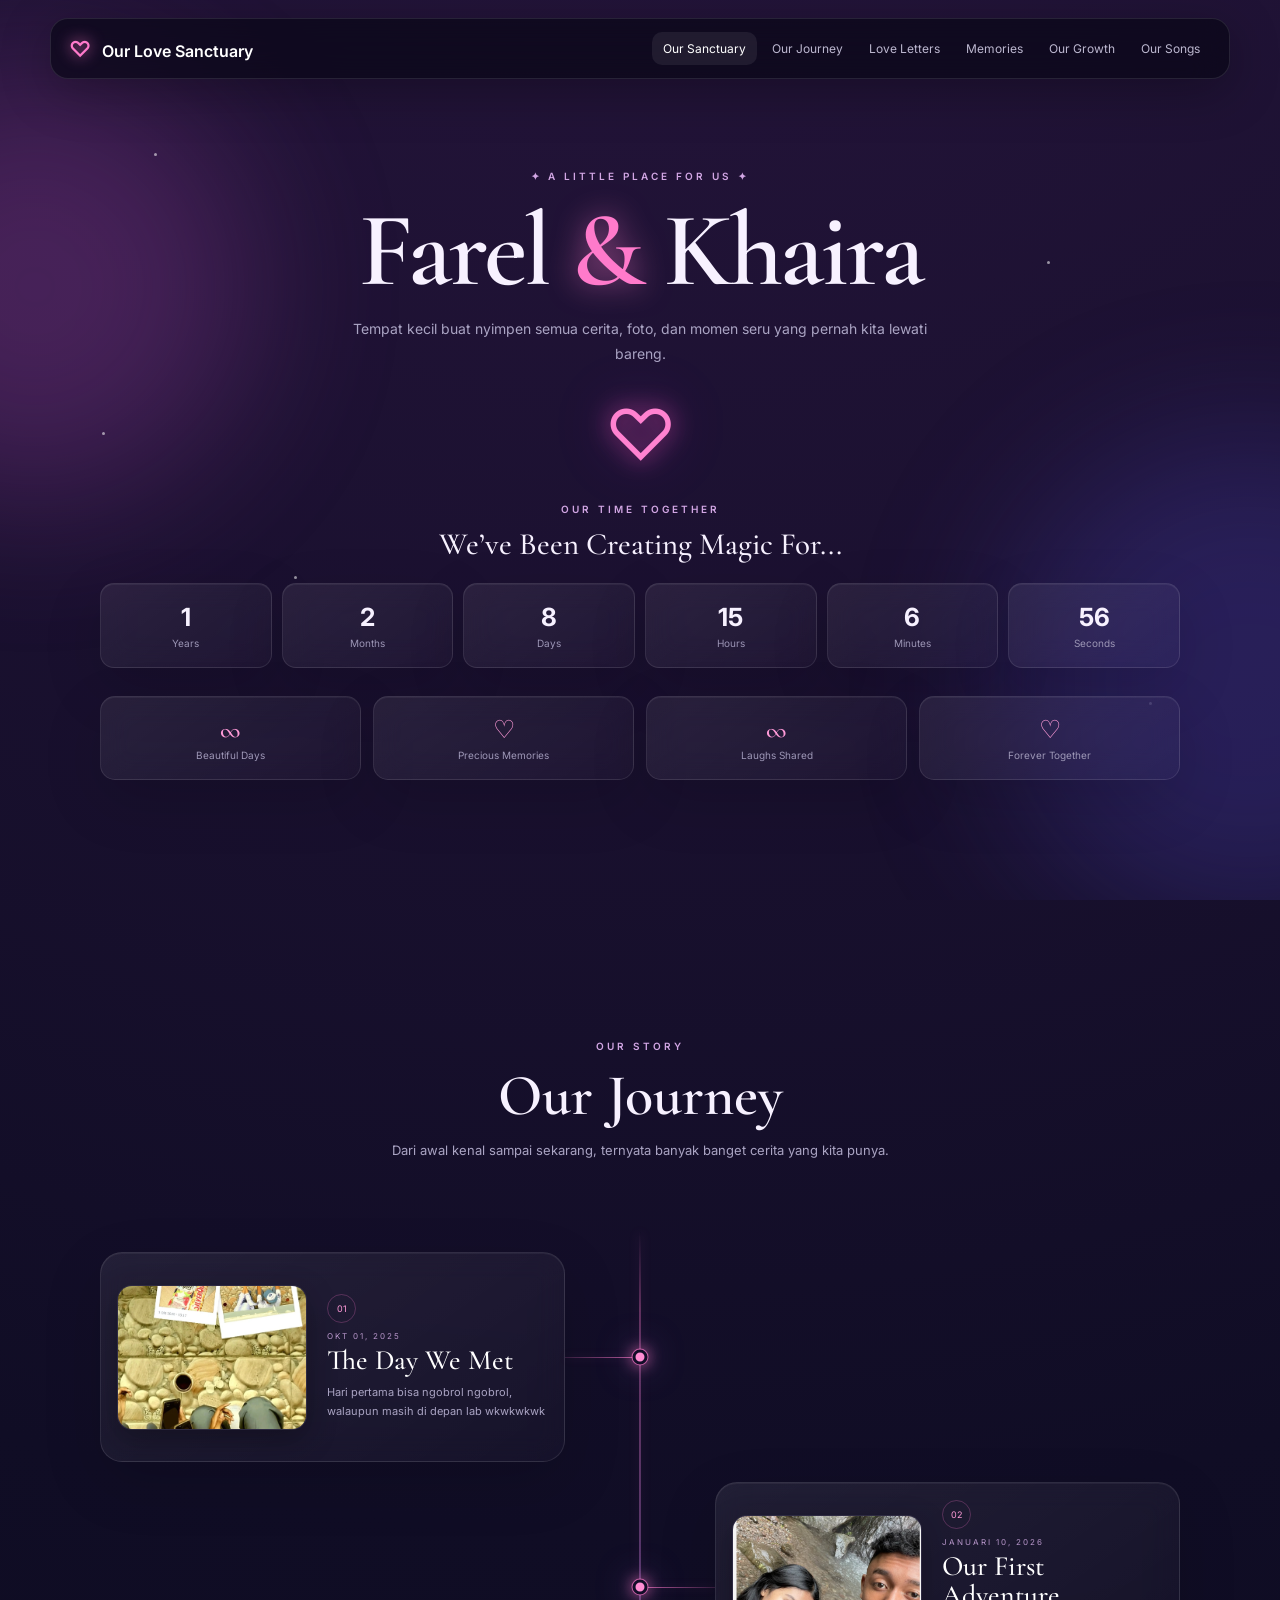
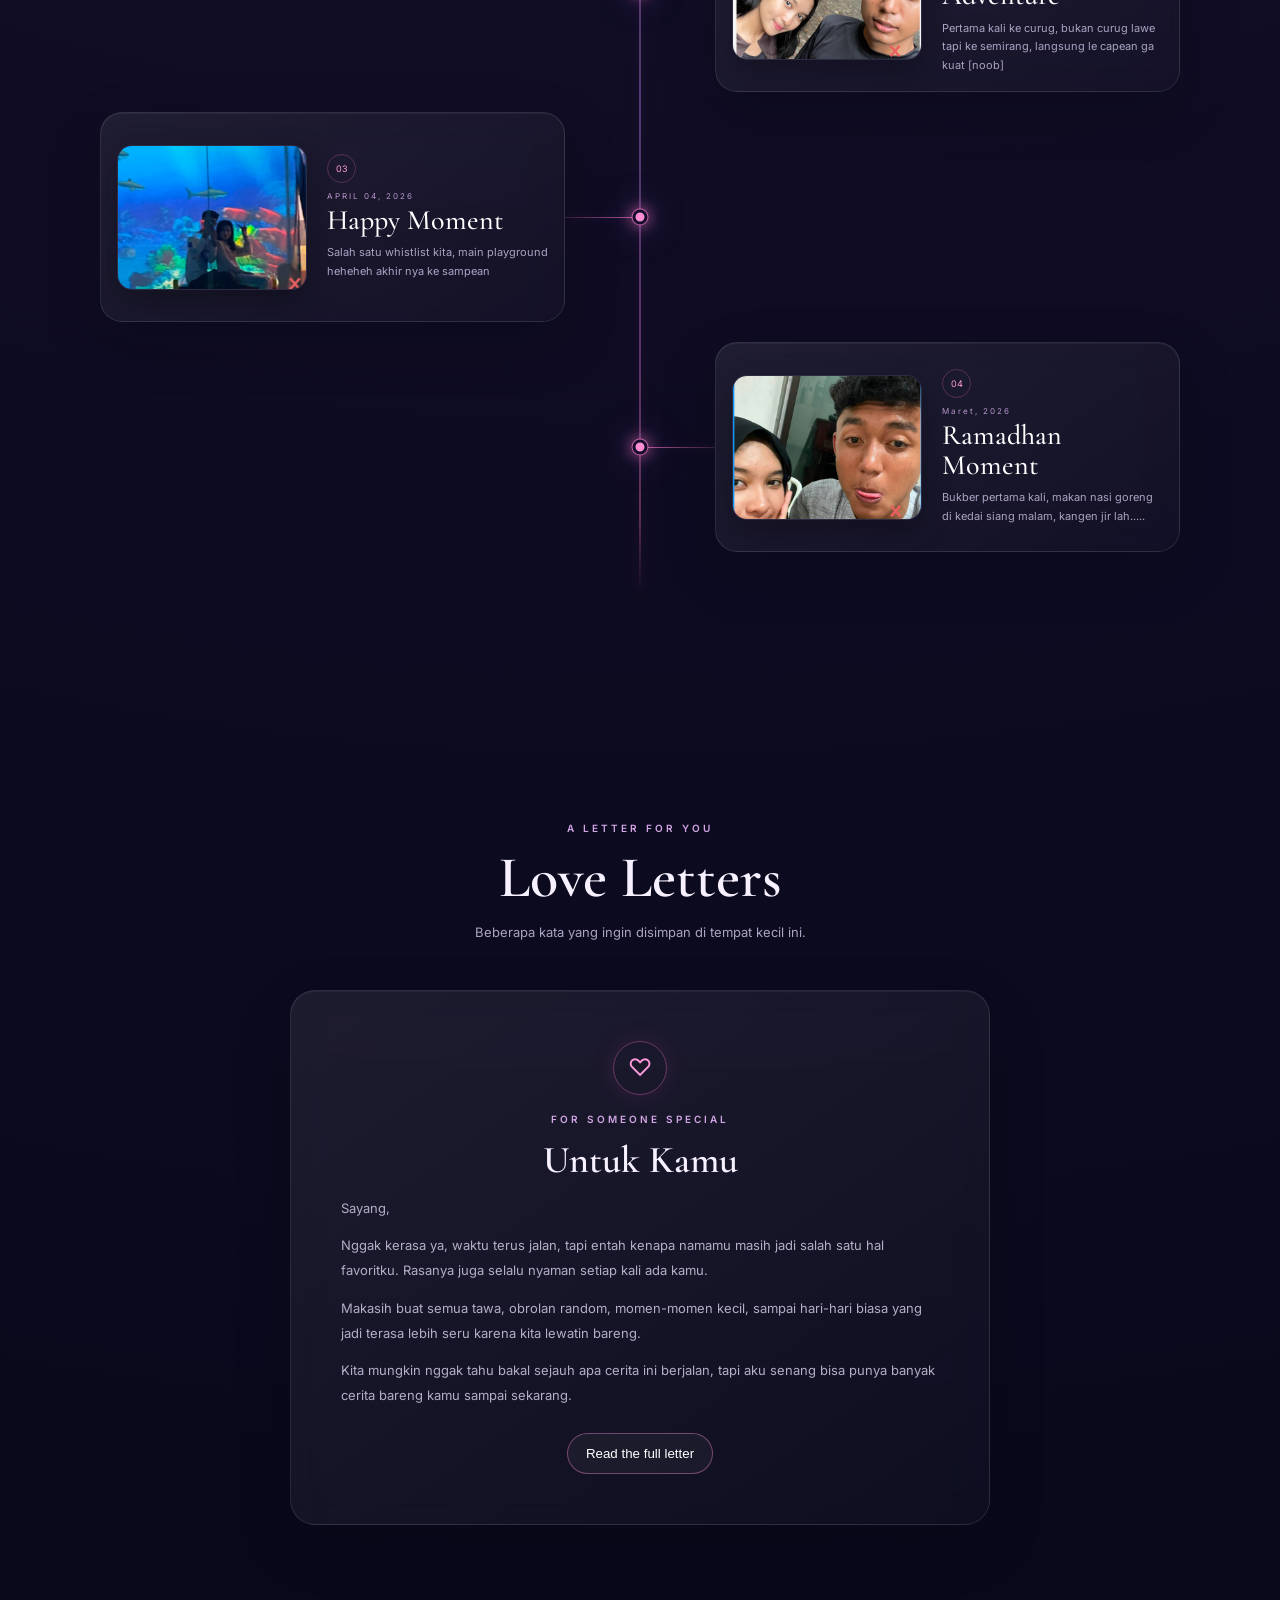
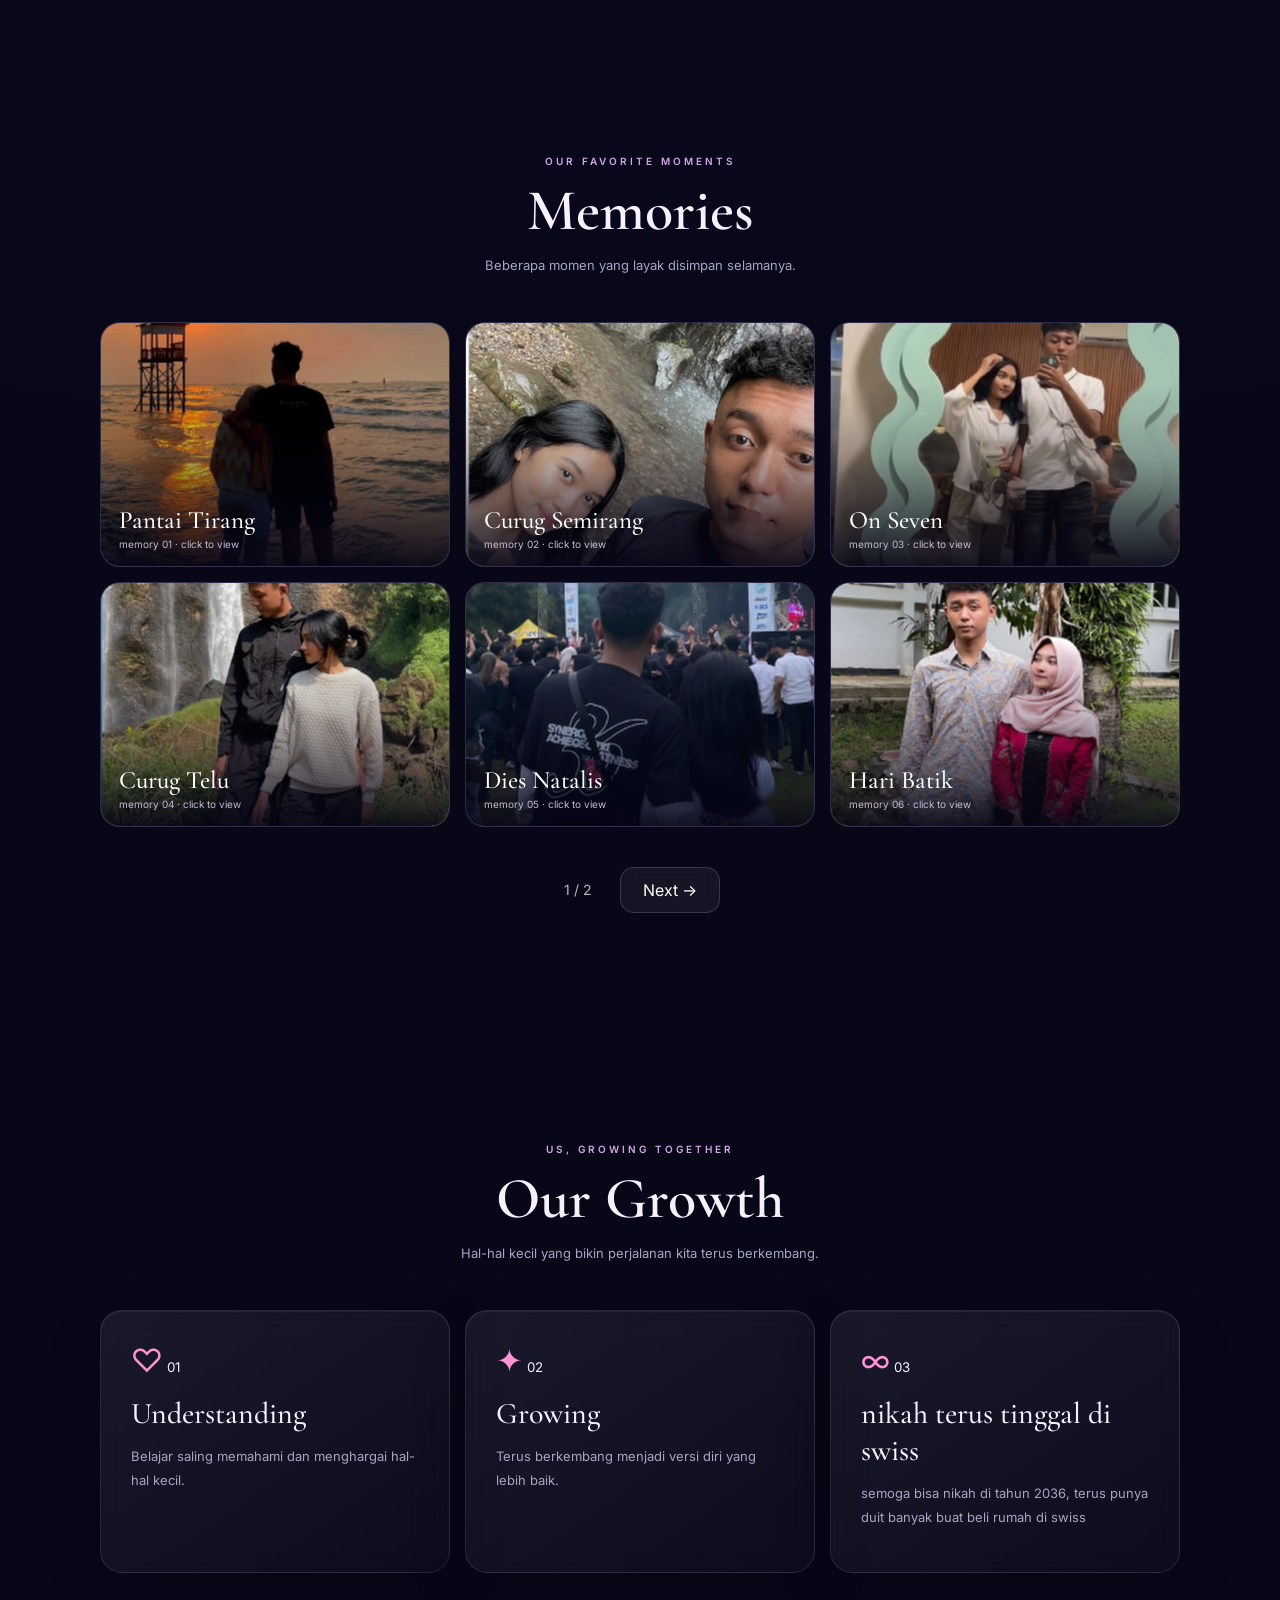
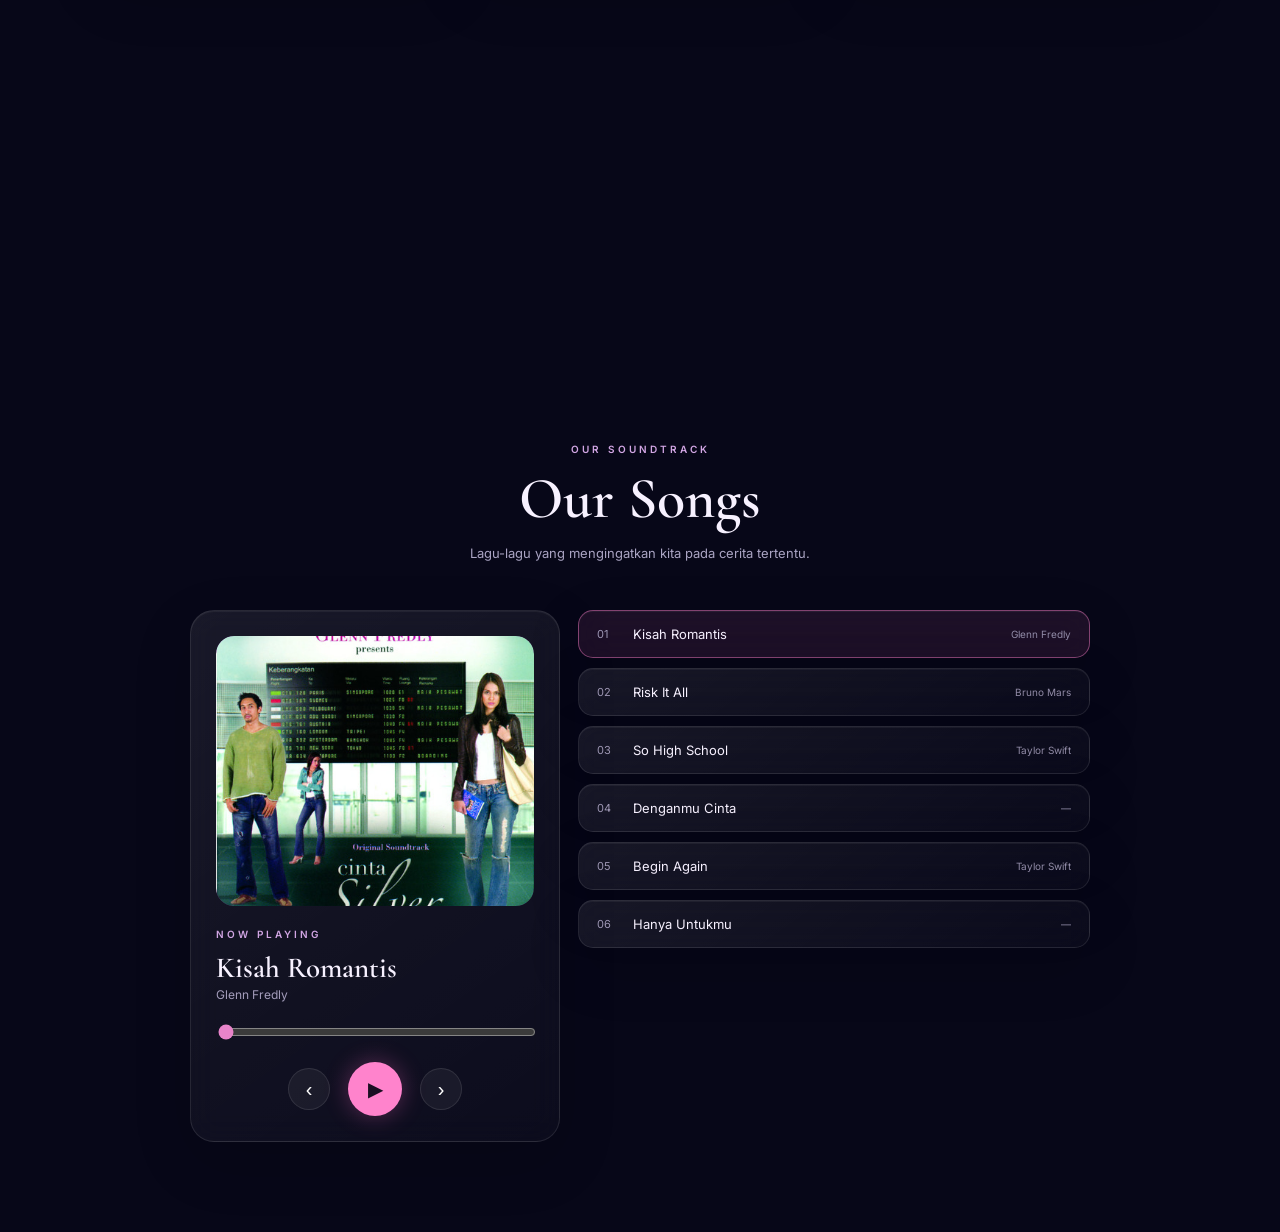
==== commit aa8893b4: "Update index.html" ====
--- a/index.html
+++ b/index.html
@@ -490,7 +490,7 @@
       </h3>
 
       <p>
-        semoga bisa keturutan nikah di tahun 2036, terus punya duit banyak buat beli rumah di swiss
+        semoga bisa nikah di tahun 2036, terus punya duit banyak buat beli rumah di swiss
       </p>
 
     </article>
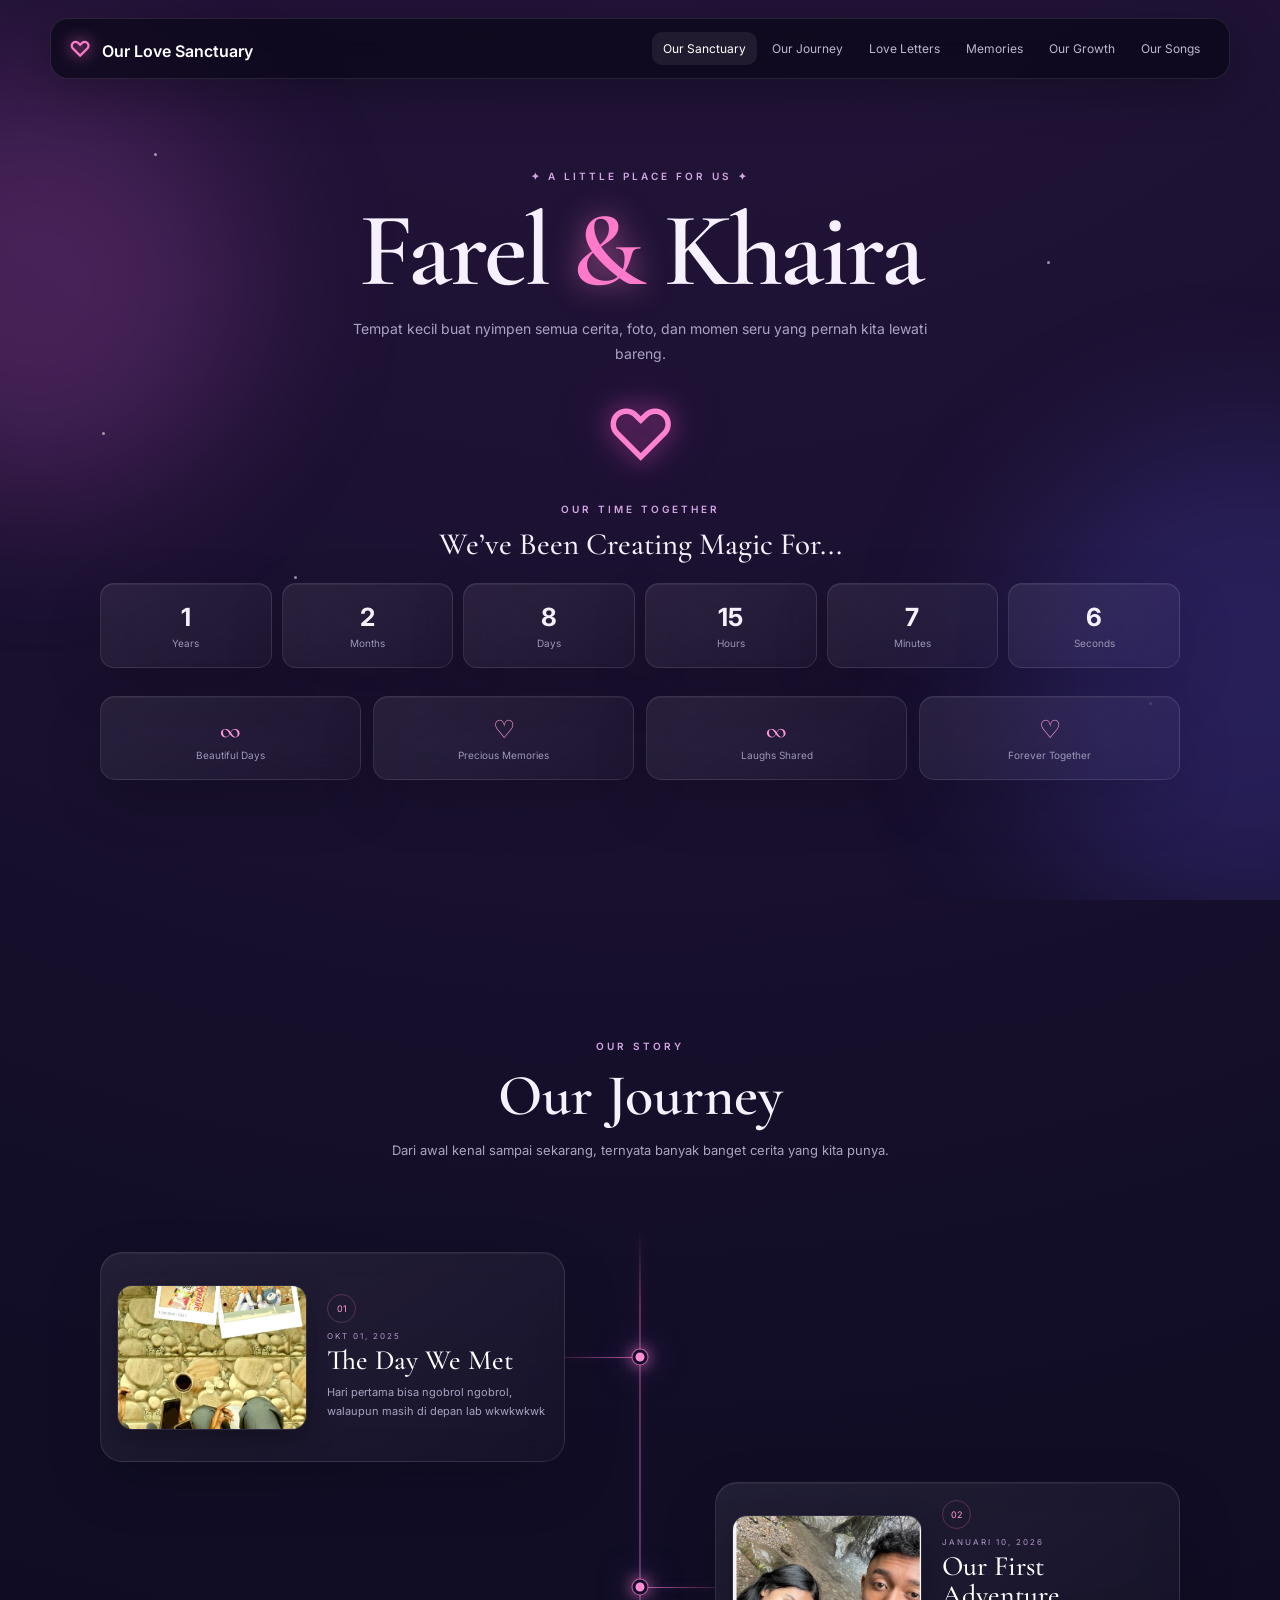
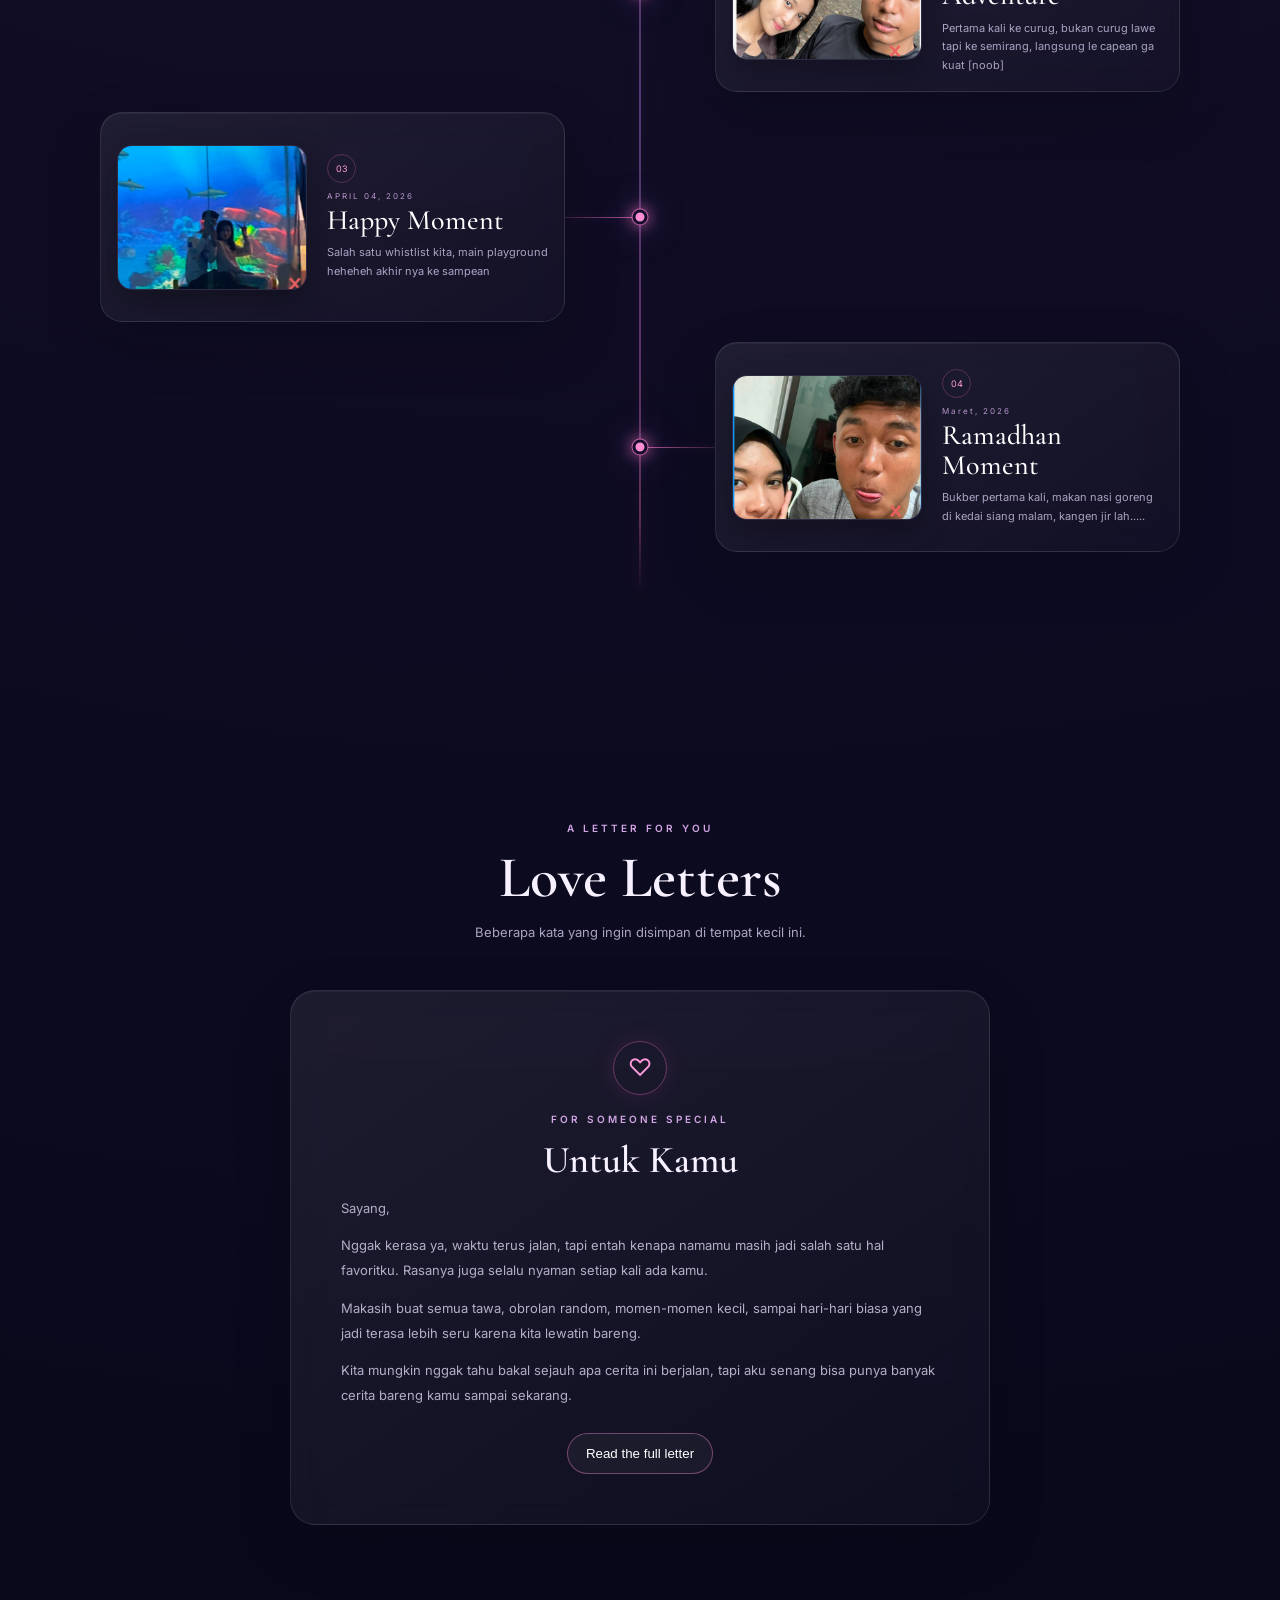
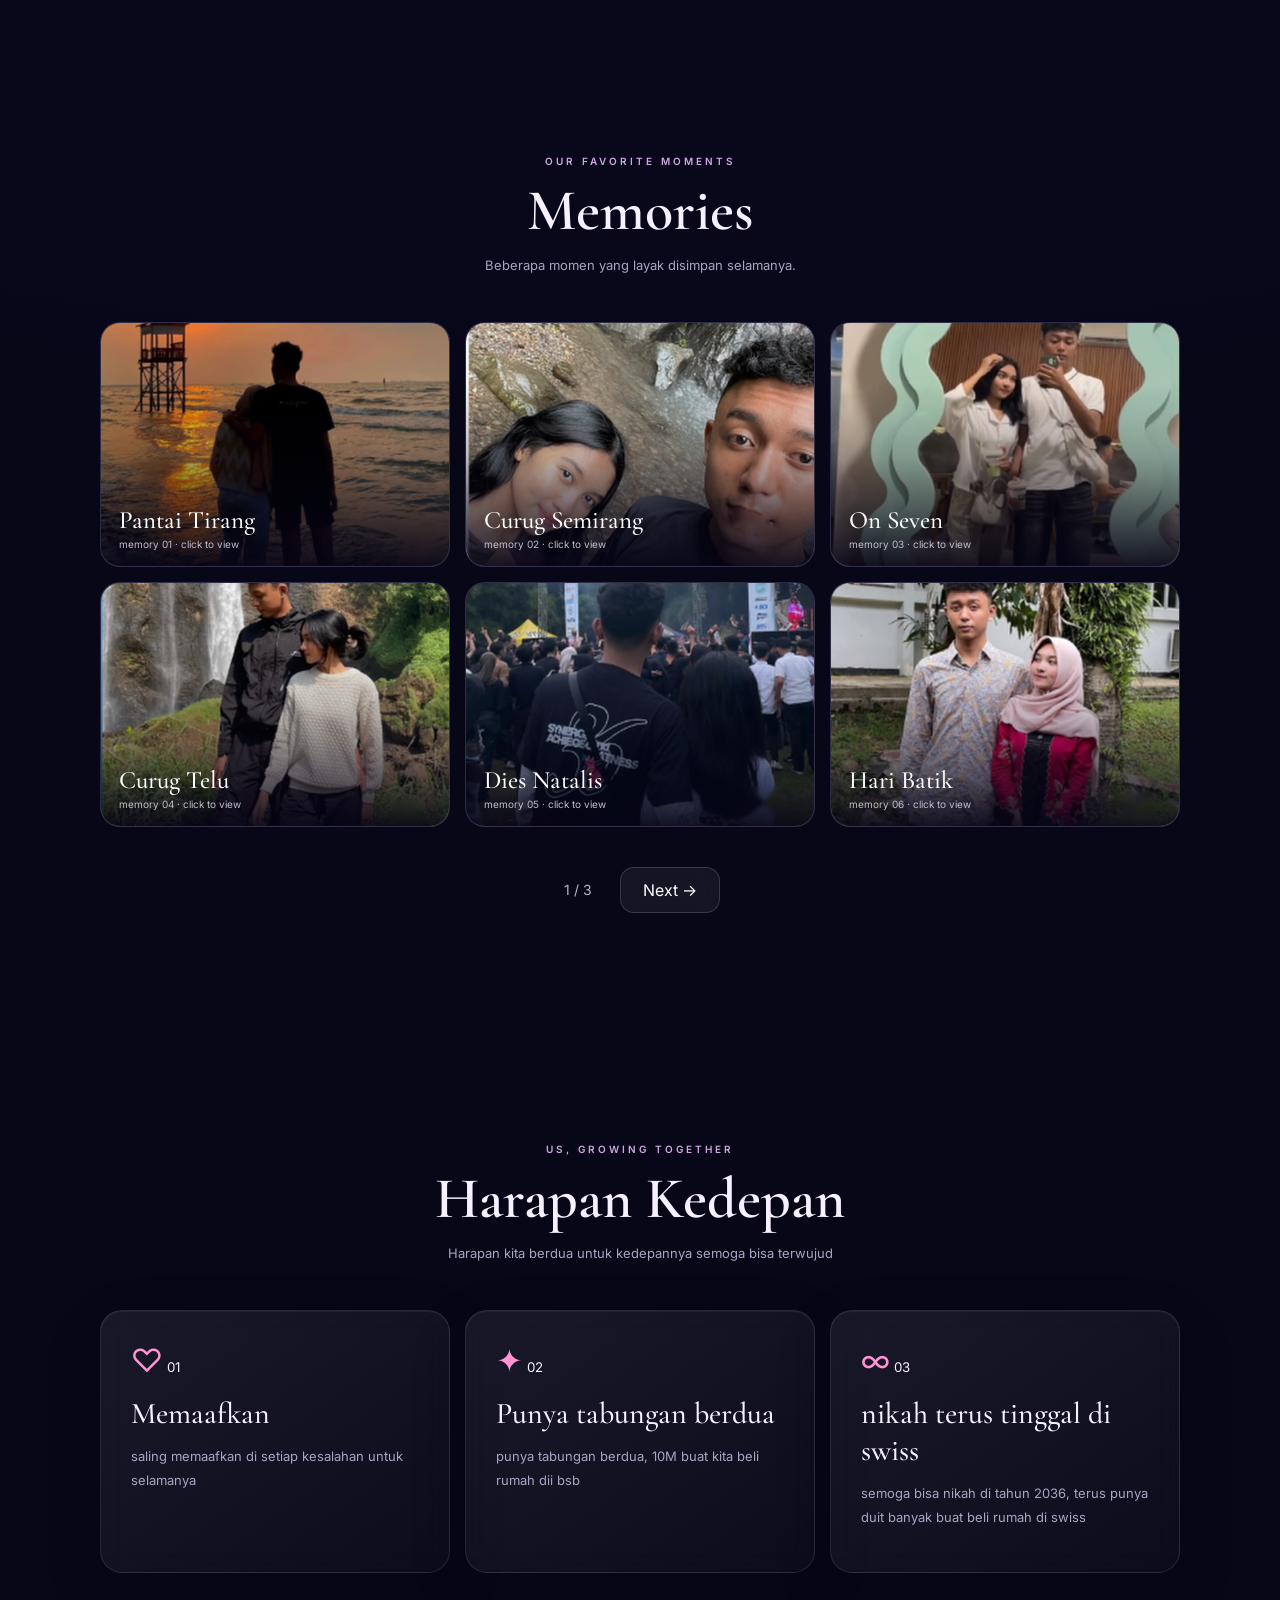
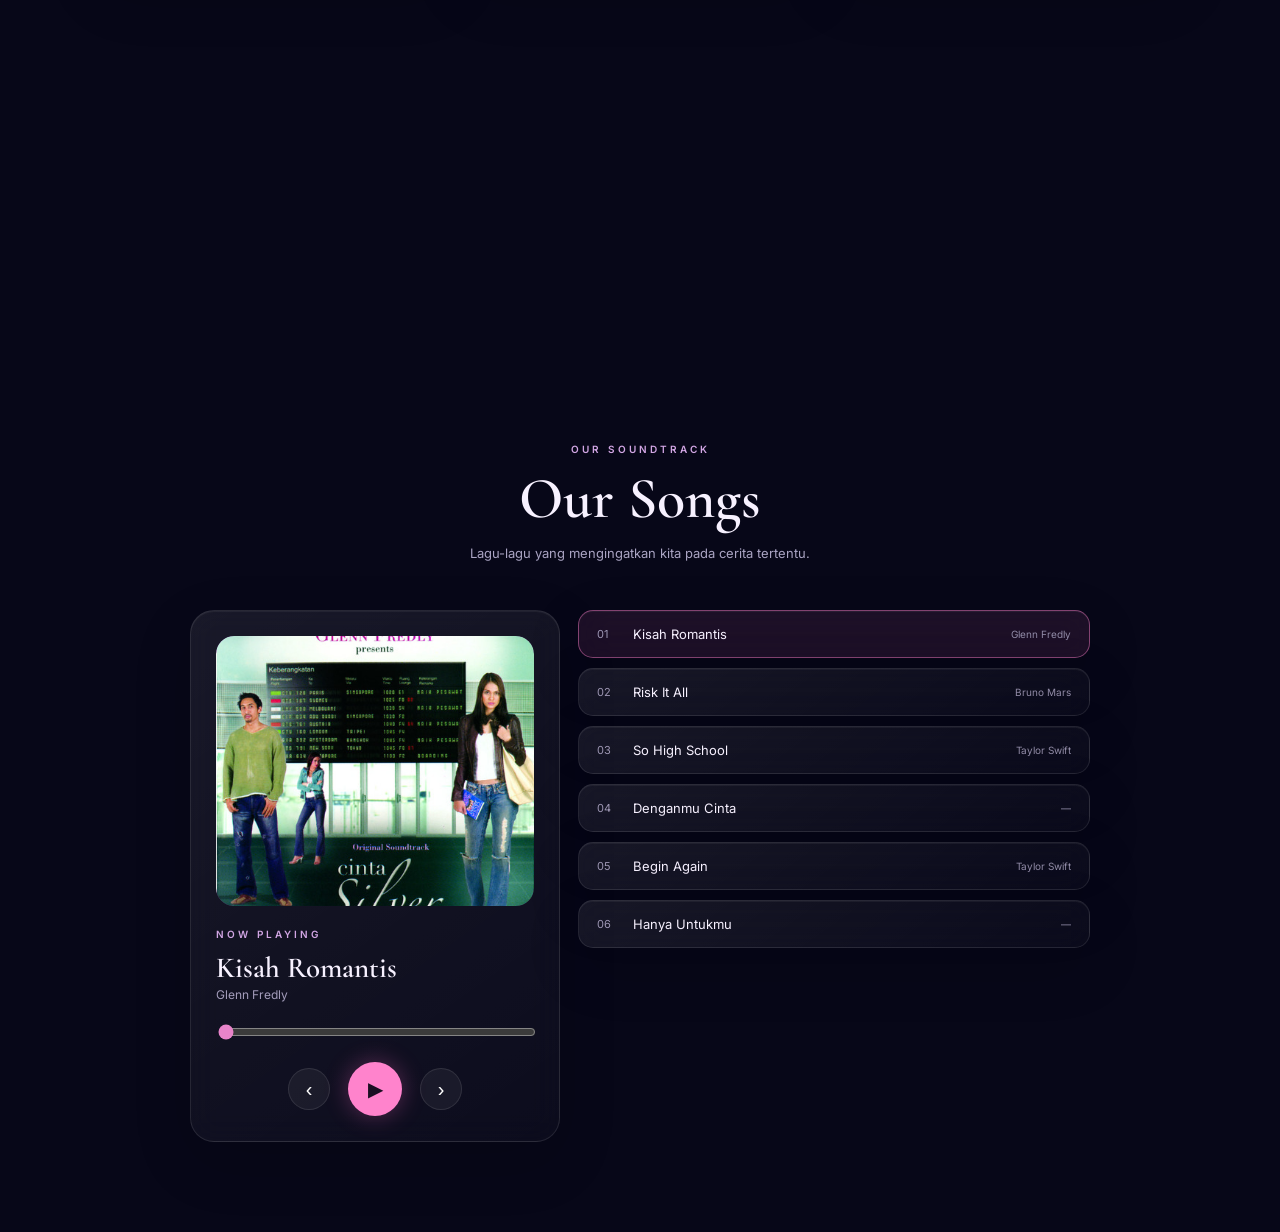
==== commit 2991ac64: "Update memories and photos" ====
--- a/index.html
+++ b/index.html
@@ -404,7 +404,7 @@
   <div class="memory-navigation">
 
     <span class="memory-page-number">
-      1 / 2
+      1 / 3
     </span>
 
     <a
@@ -433,11 +433,11 @@
     </div>
 
     <h2>
-      Our Growth
+      Harapan Kedepan
     </h2>
 
     <p>
-      Hal-hal kecil yang bikin perjalanan kita terus berkembang.
+      Harapan kita berdua untuk kedepannya semoga bisa terwujud
     </p>
 
   </div>
@@ -452,11 +452,11 @@
       <small>01</small>
 
       <h3>
-        Understanding
+        Memaafkan
       </h3>
 
       <p>
-        Belajar saling memahami dan menghargai hal-hal kecil.
+        saling memaafkan di setiap kesalahan untuk selamanya
       </p>
 
     </article>
@@ -469,11 +469,11 @@
       <small>02</small>
 
       <h3>
-        Growing
+        Punya tabungan berdua
       </h3>
 
       <p>
-        Terus berkembang menjadi versi diri yang lebih baik.
+        punya tabungan berdua, 10M buat kita beli rumah dii bsb
       </p>
 
     </article>
